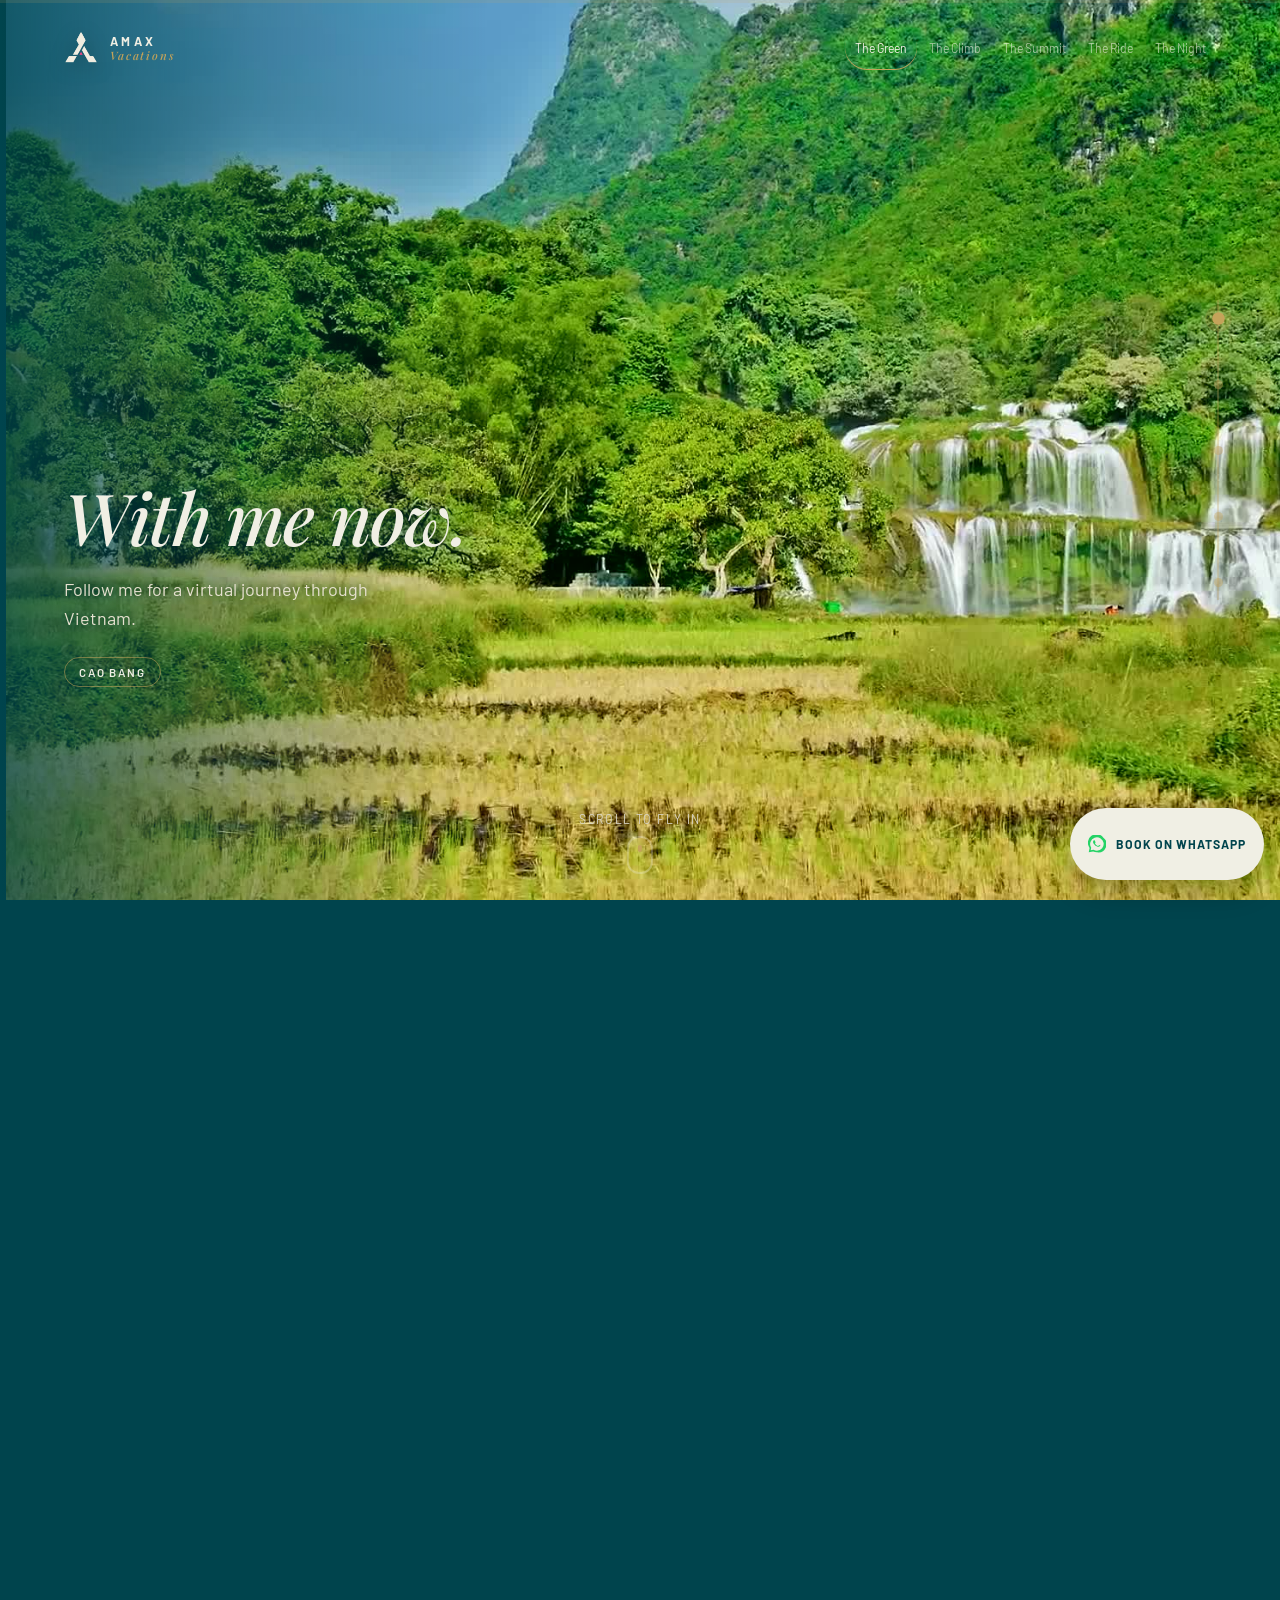
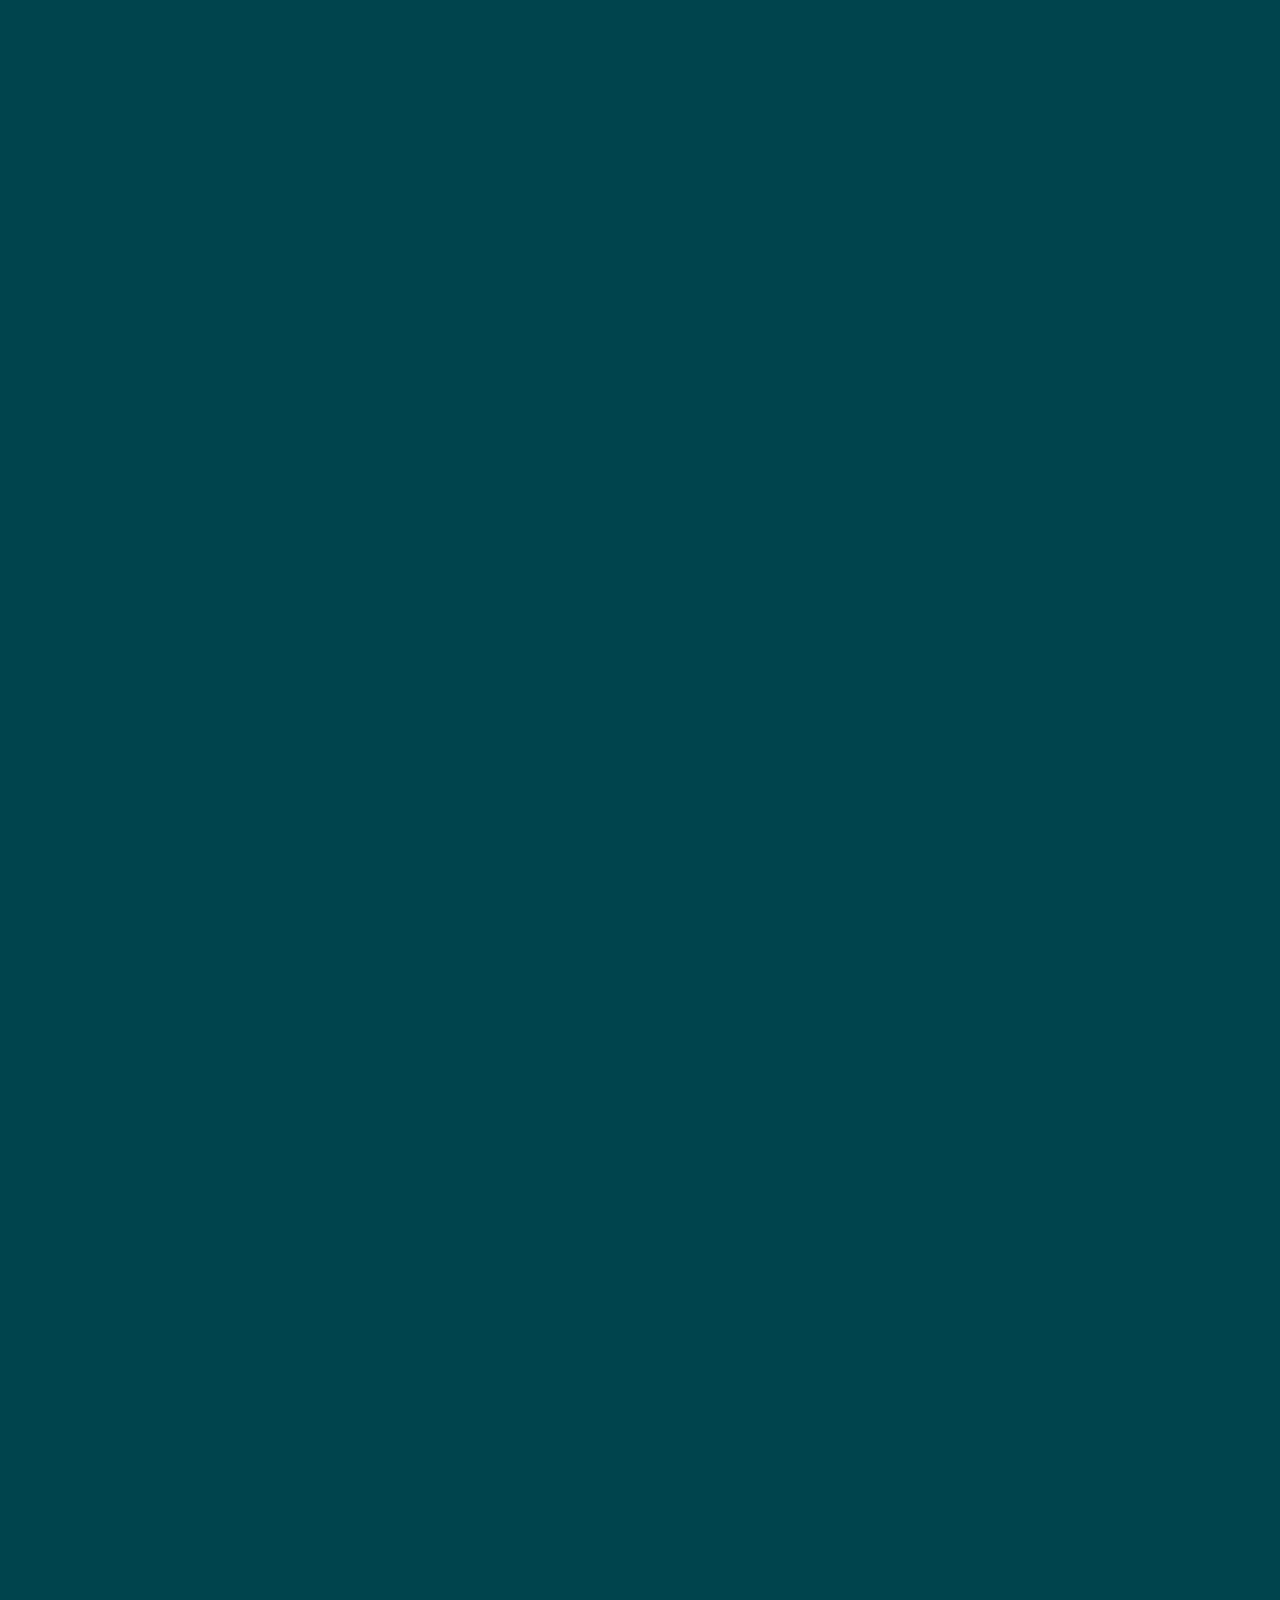
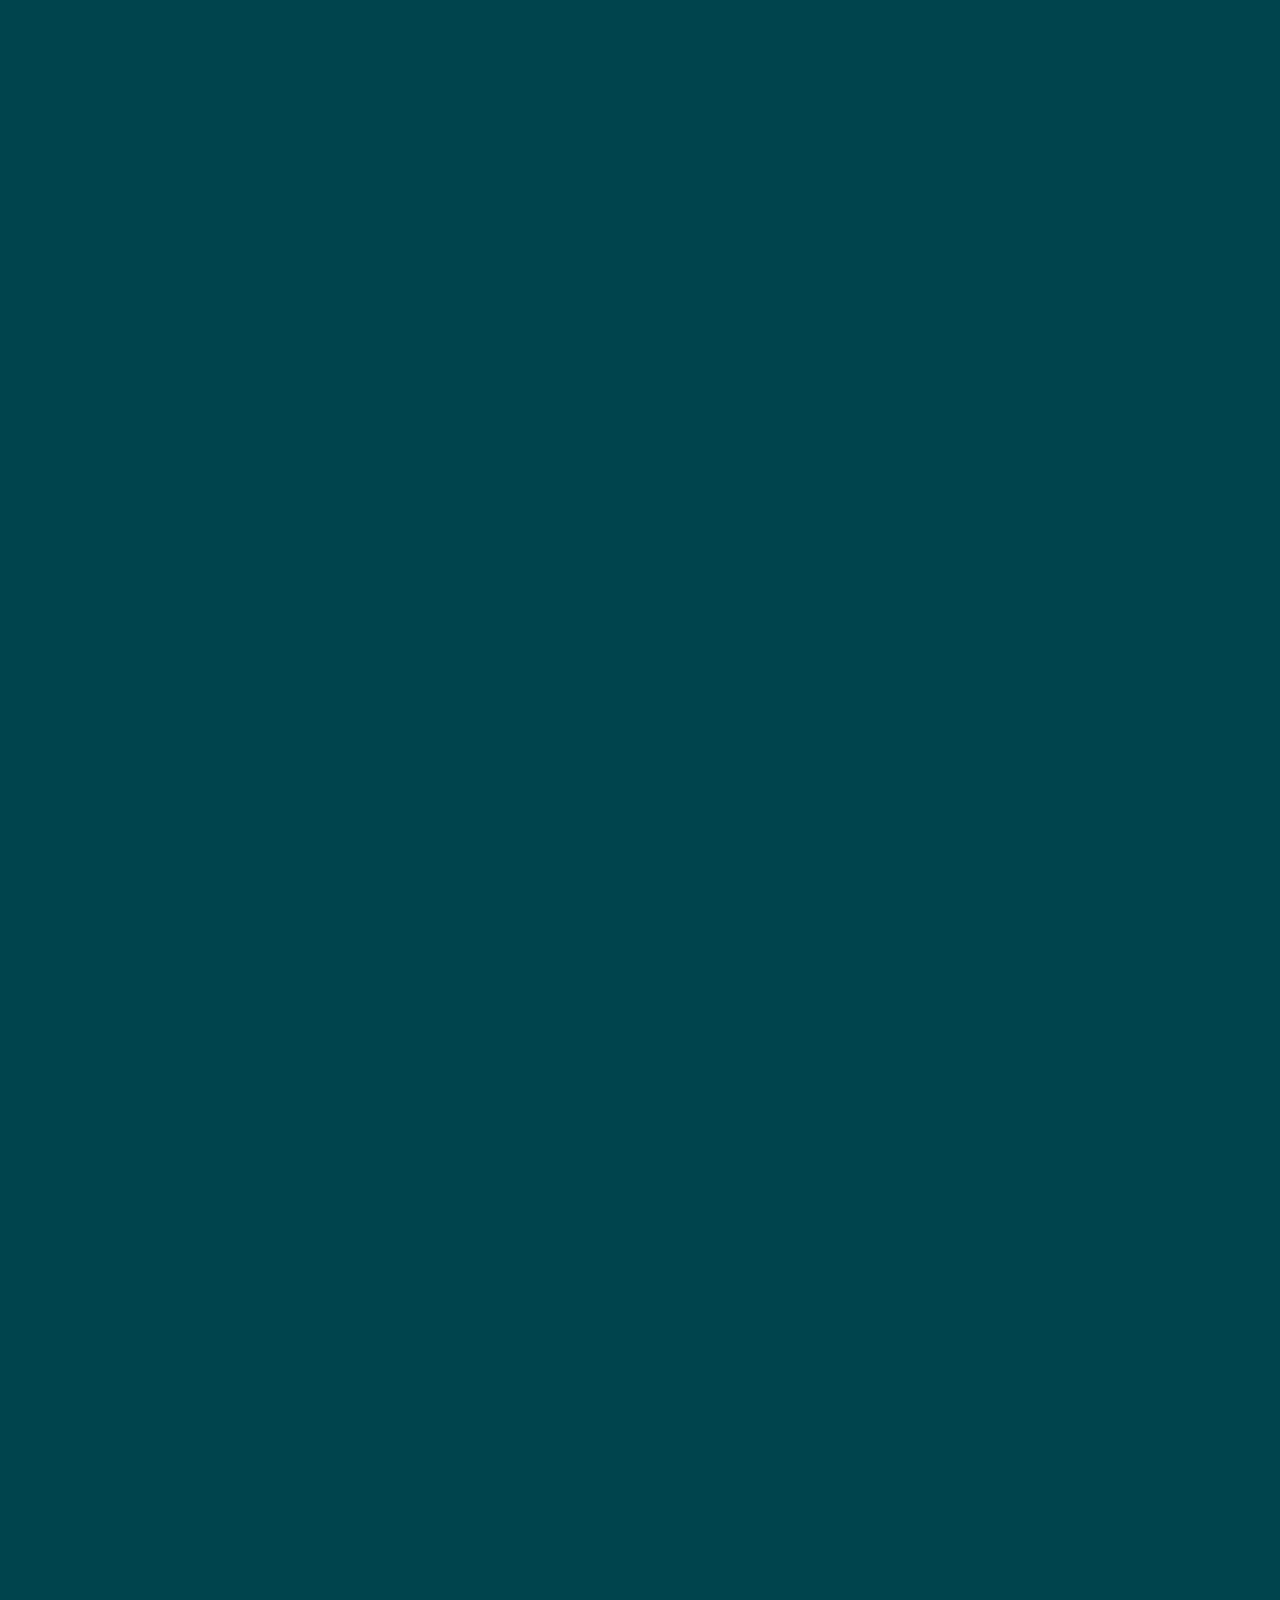
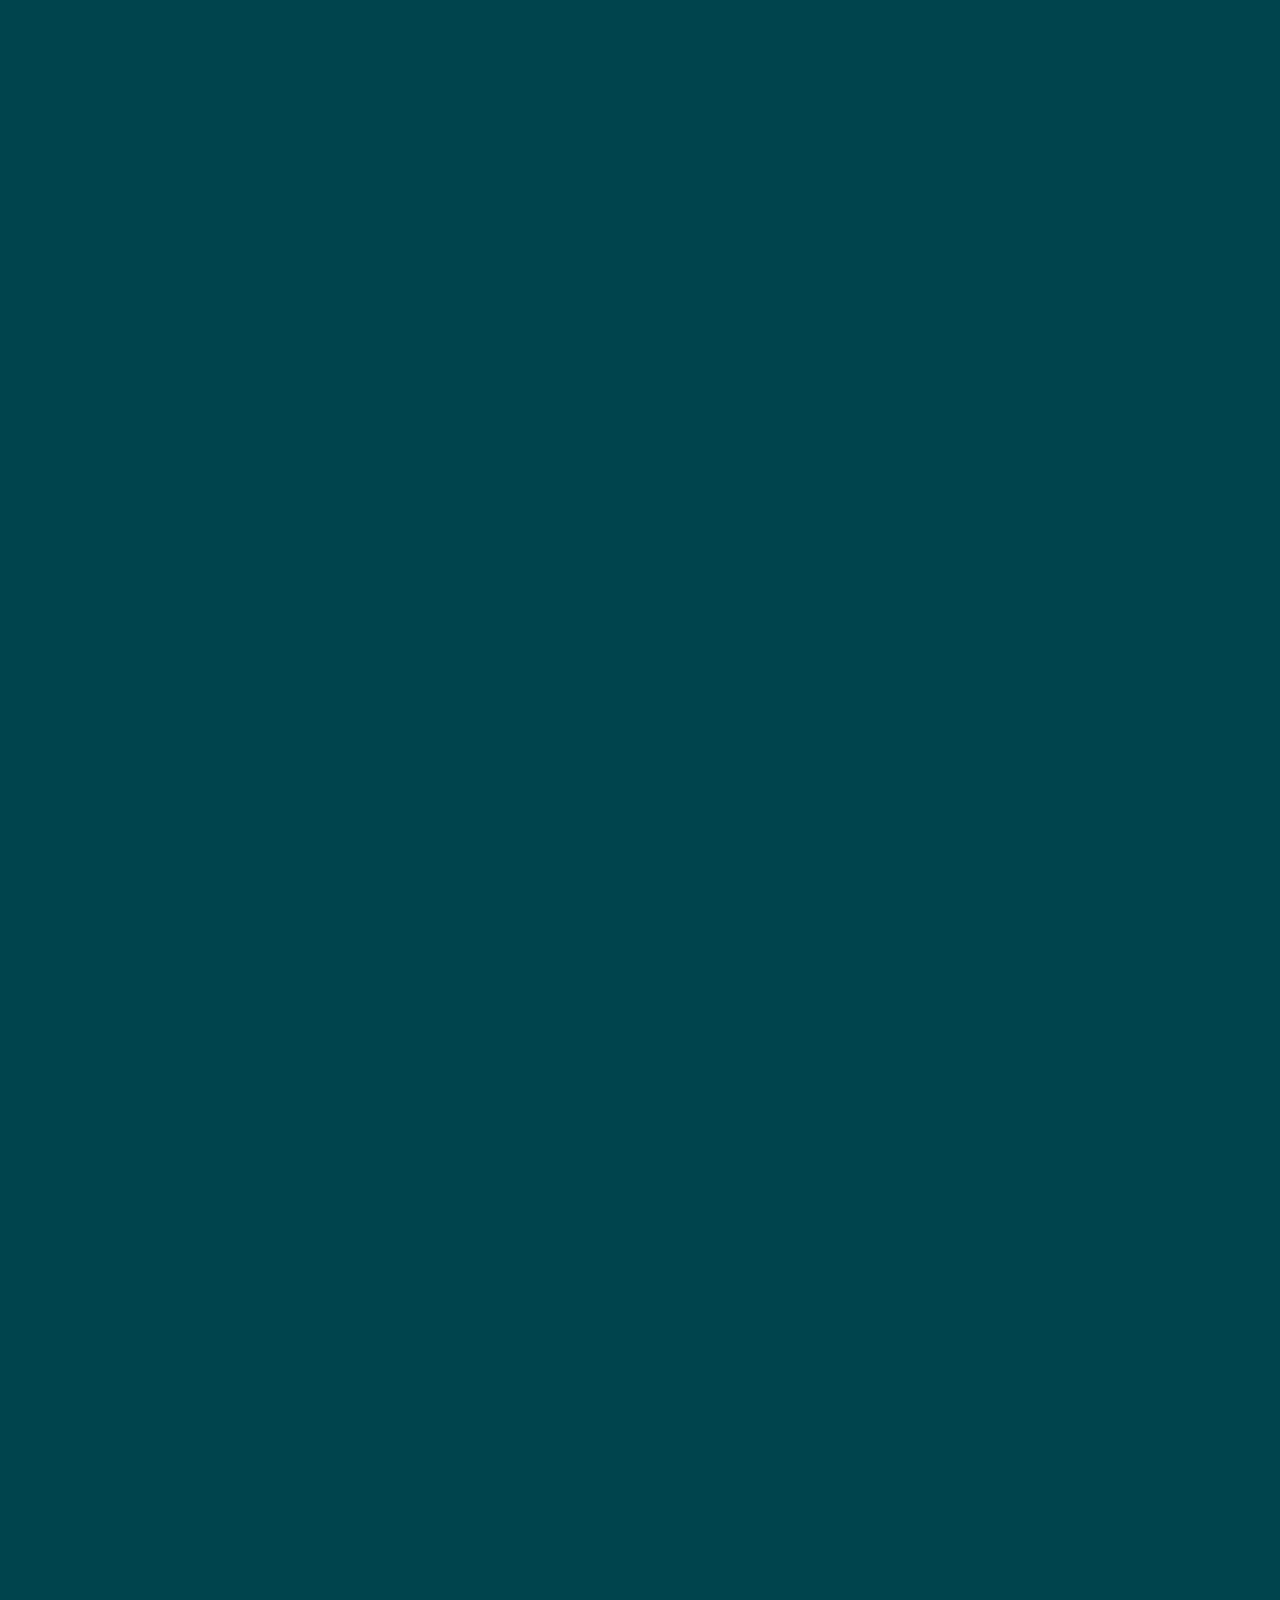
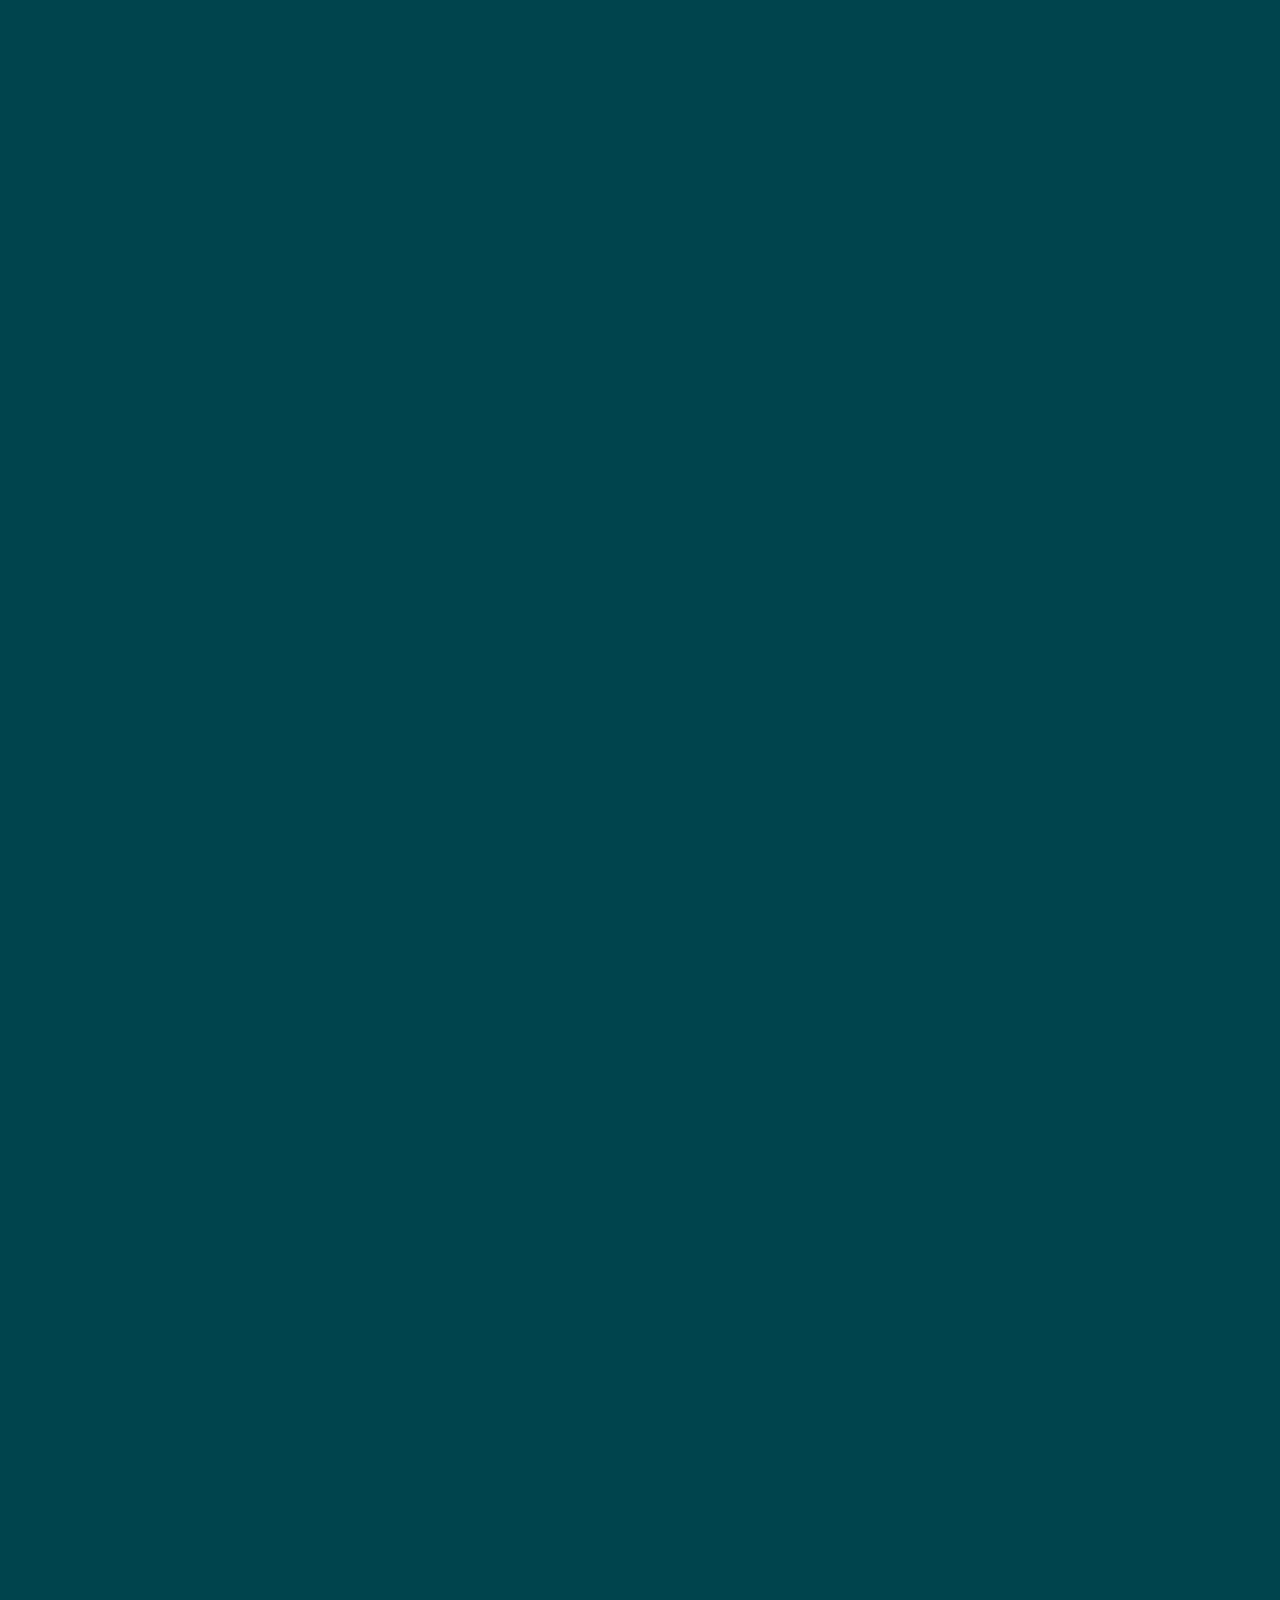
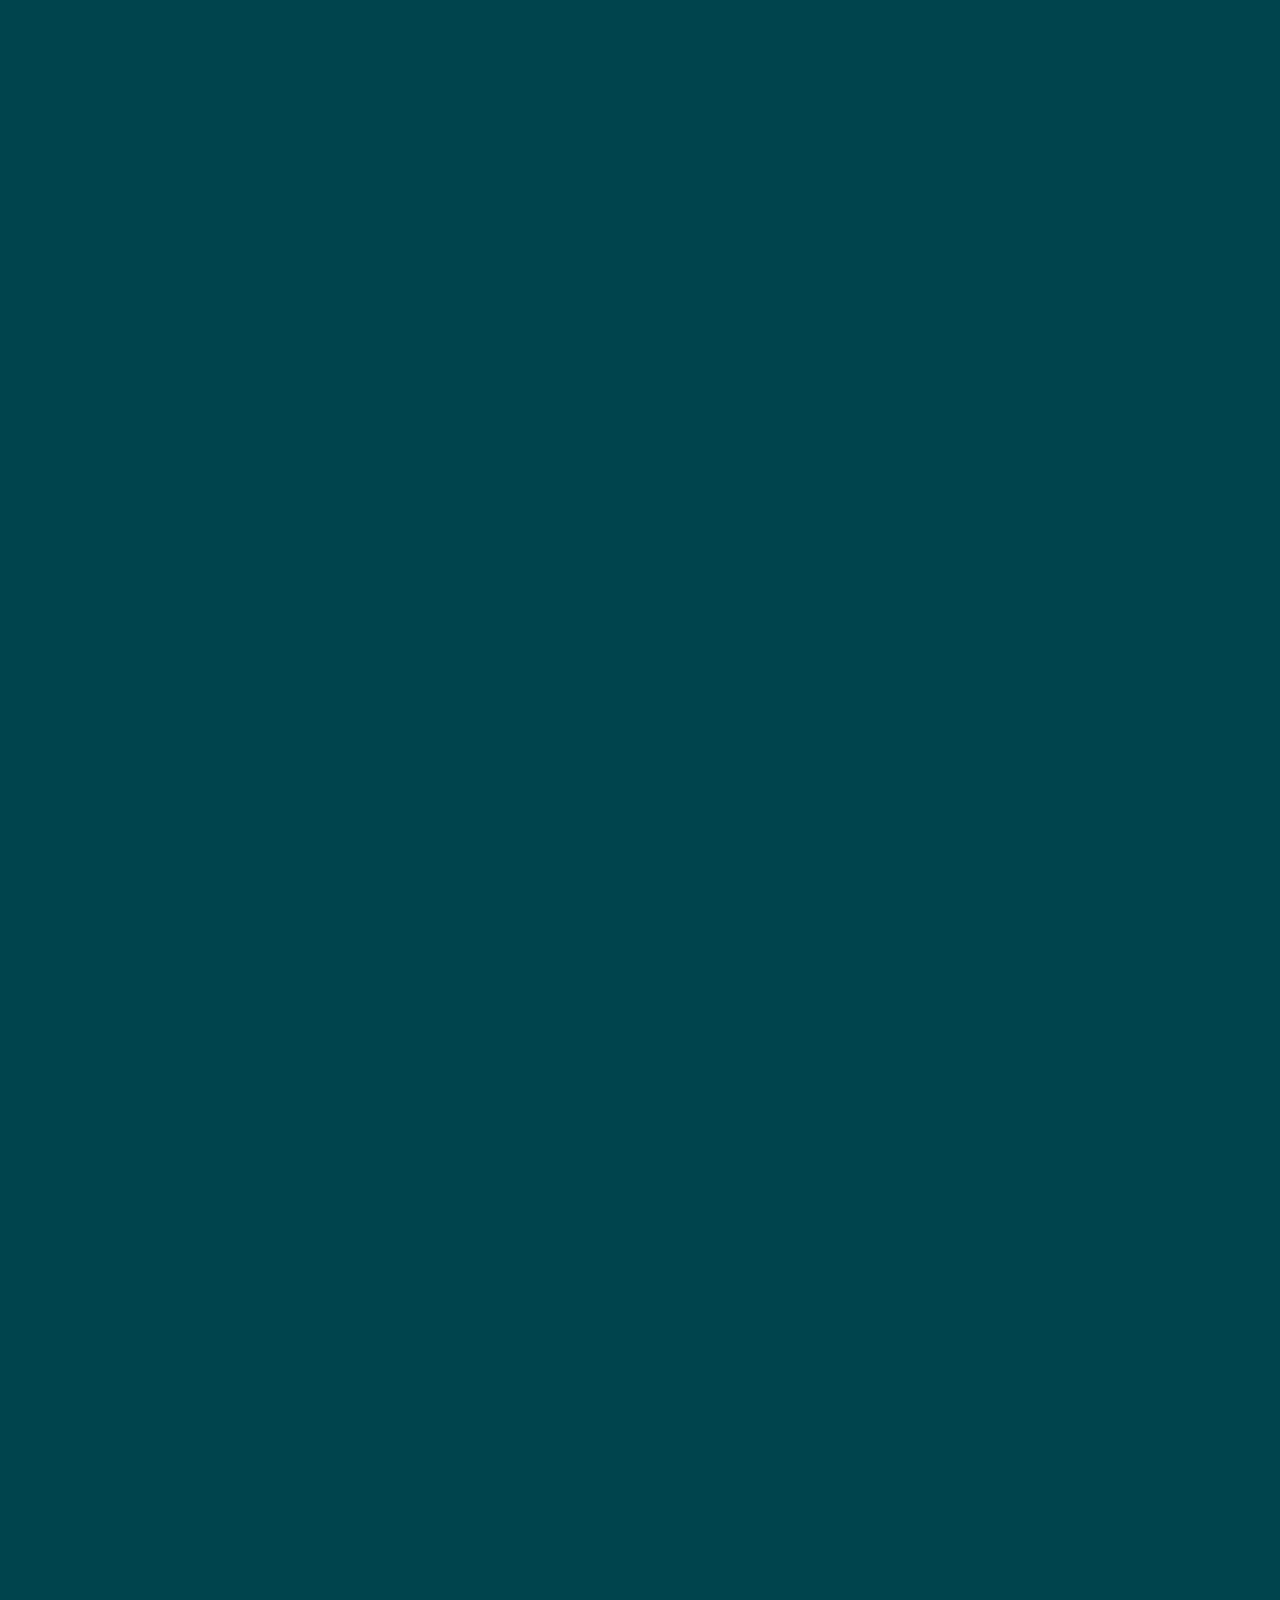
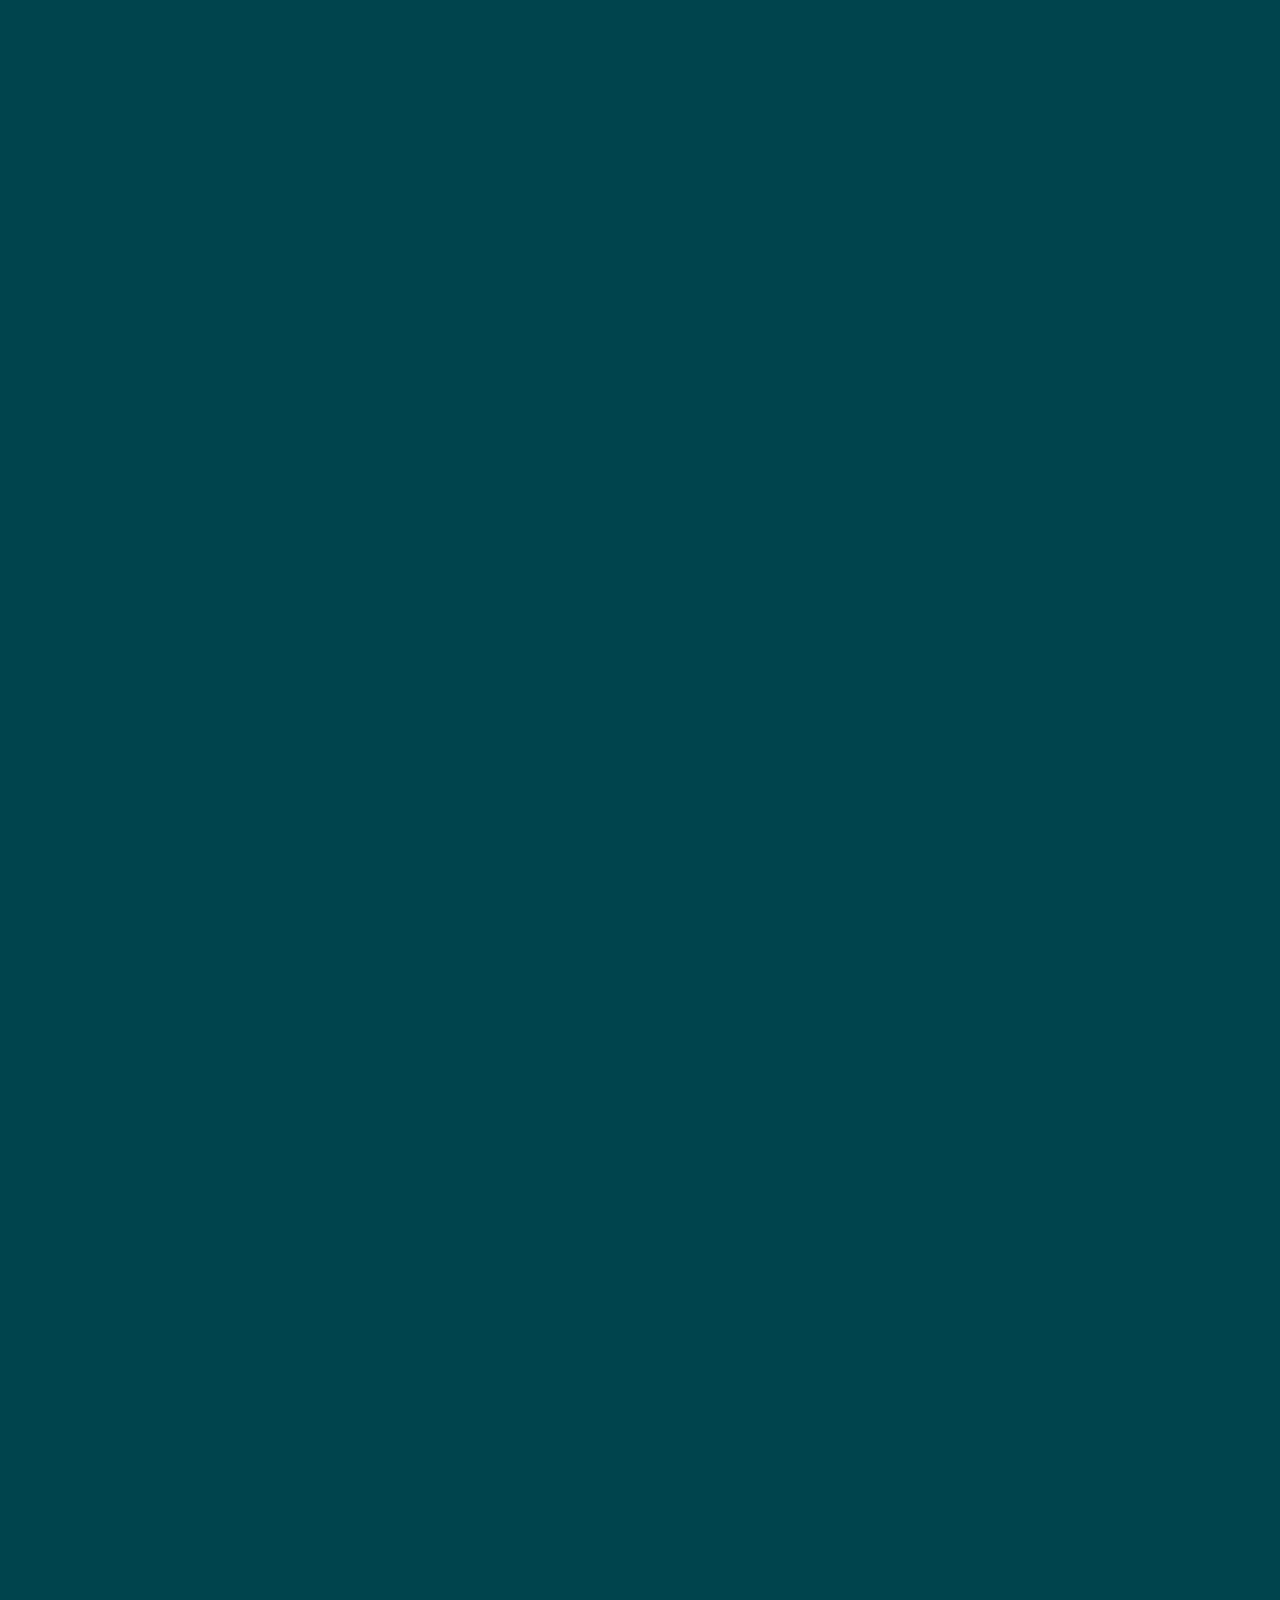
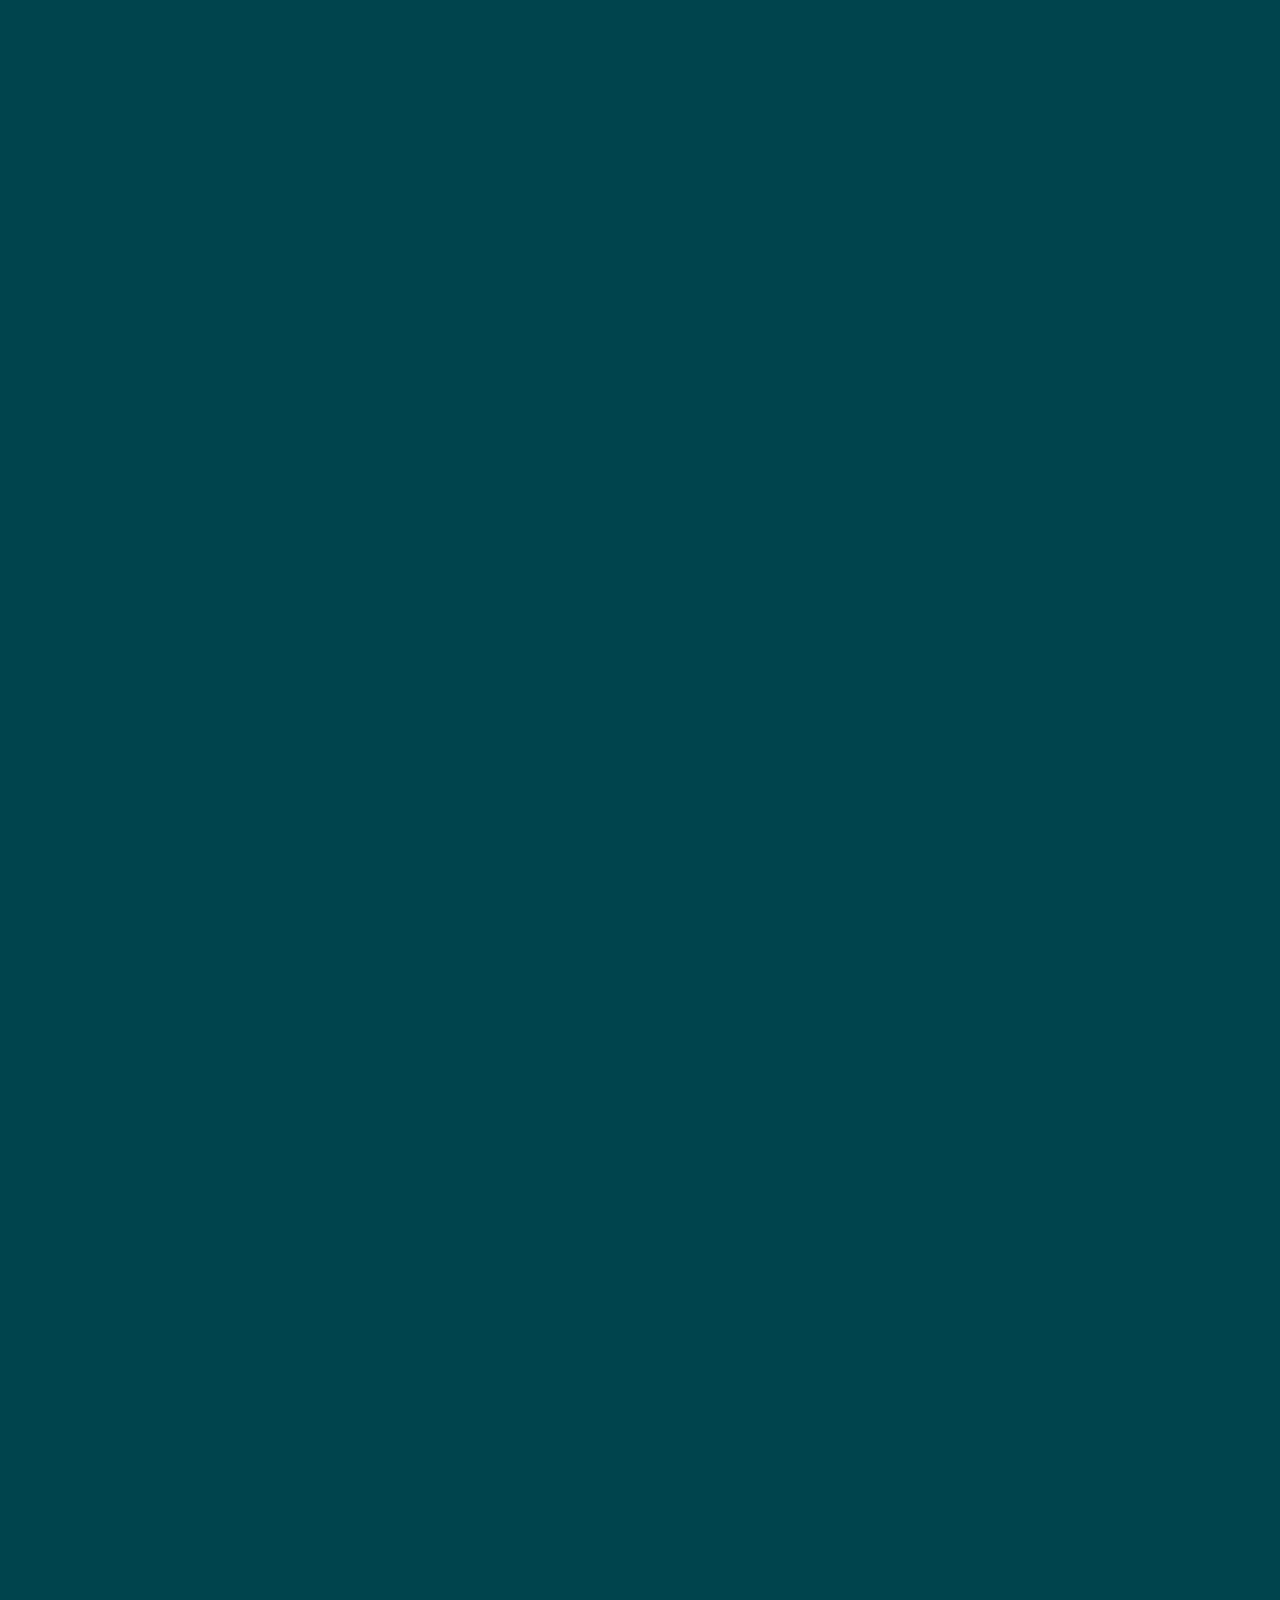
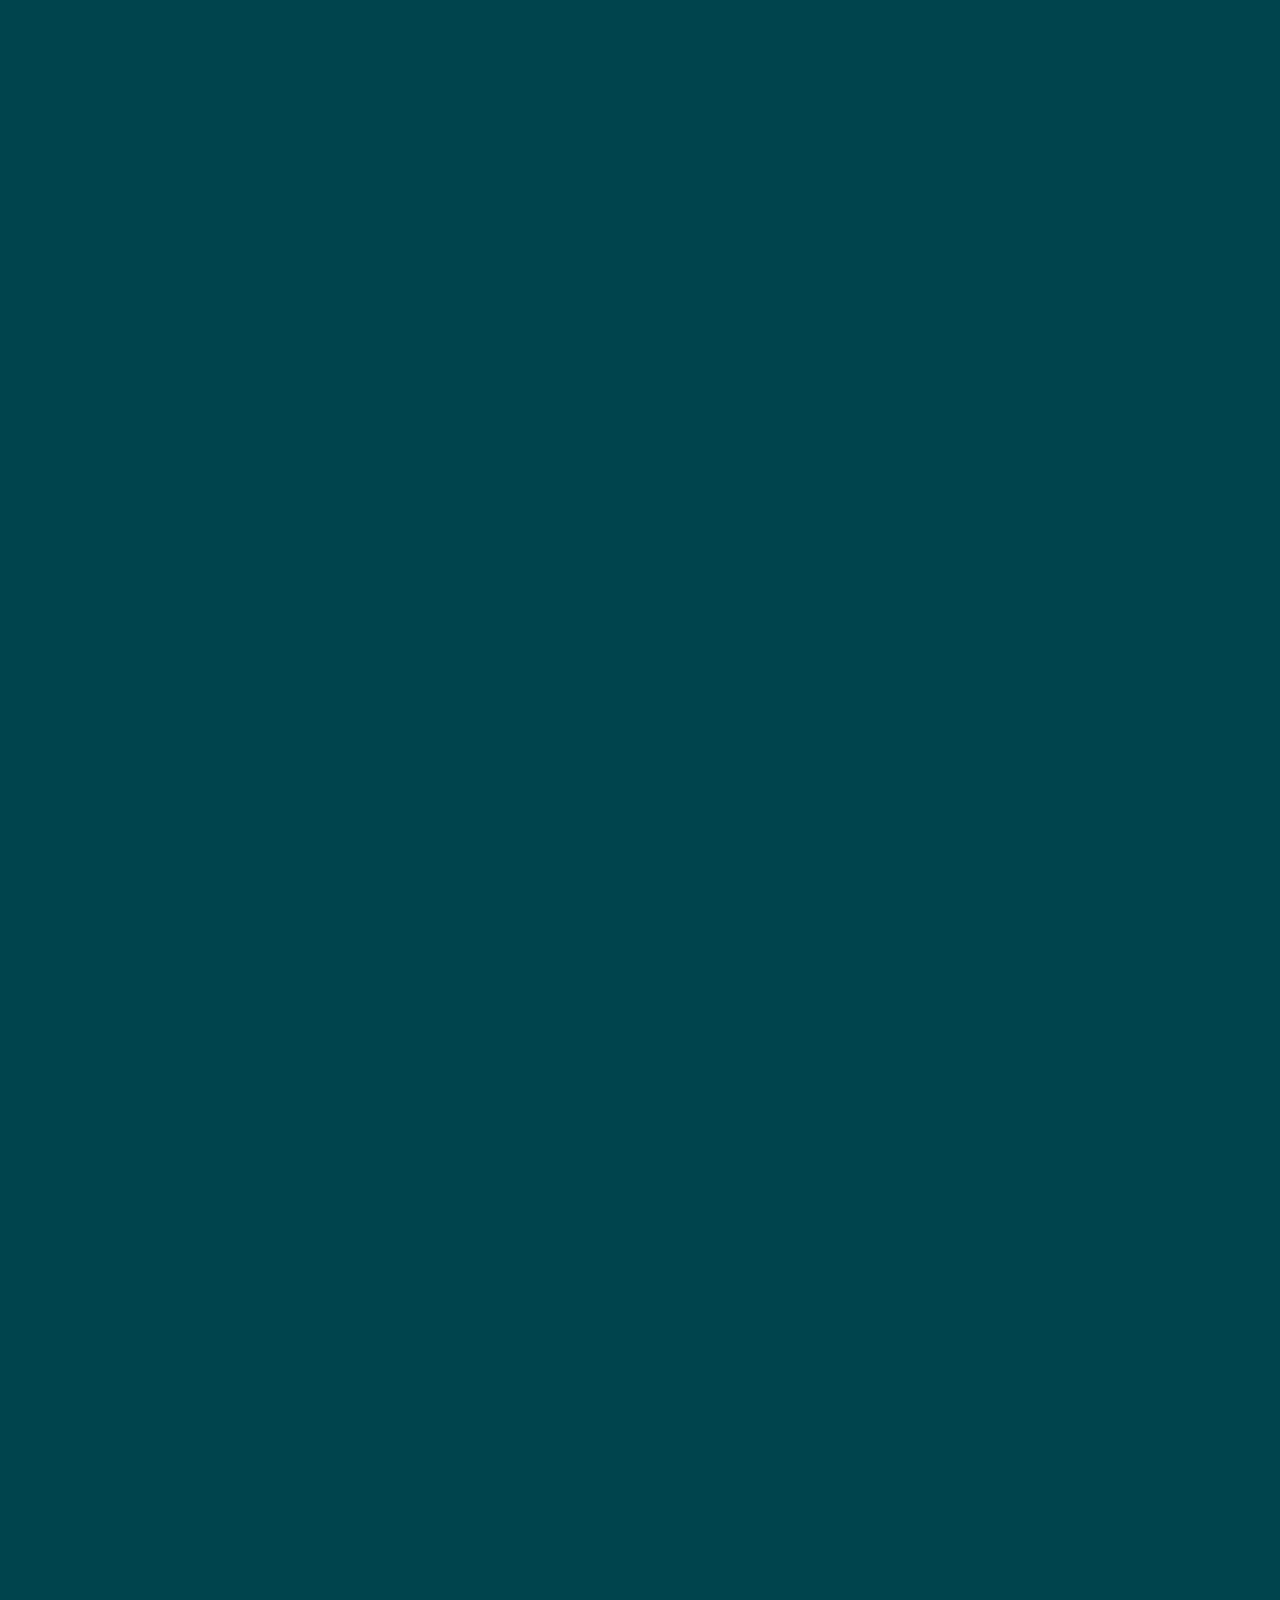
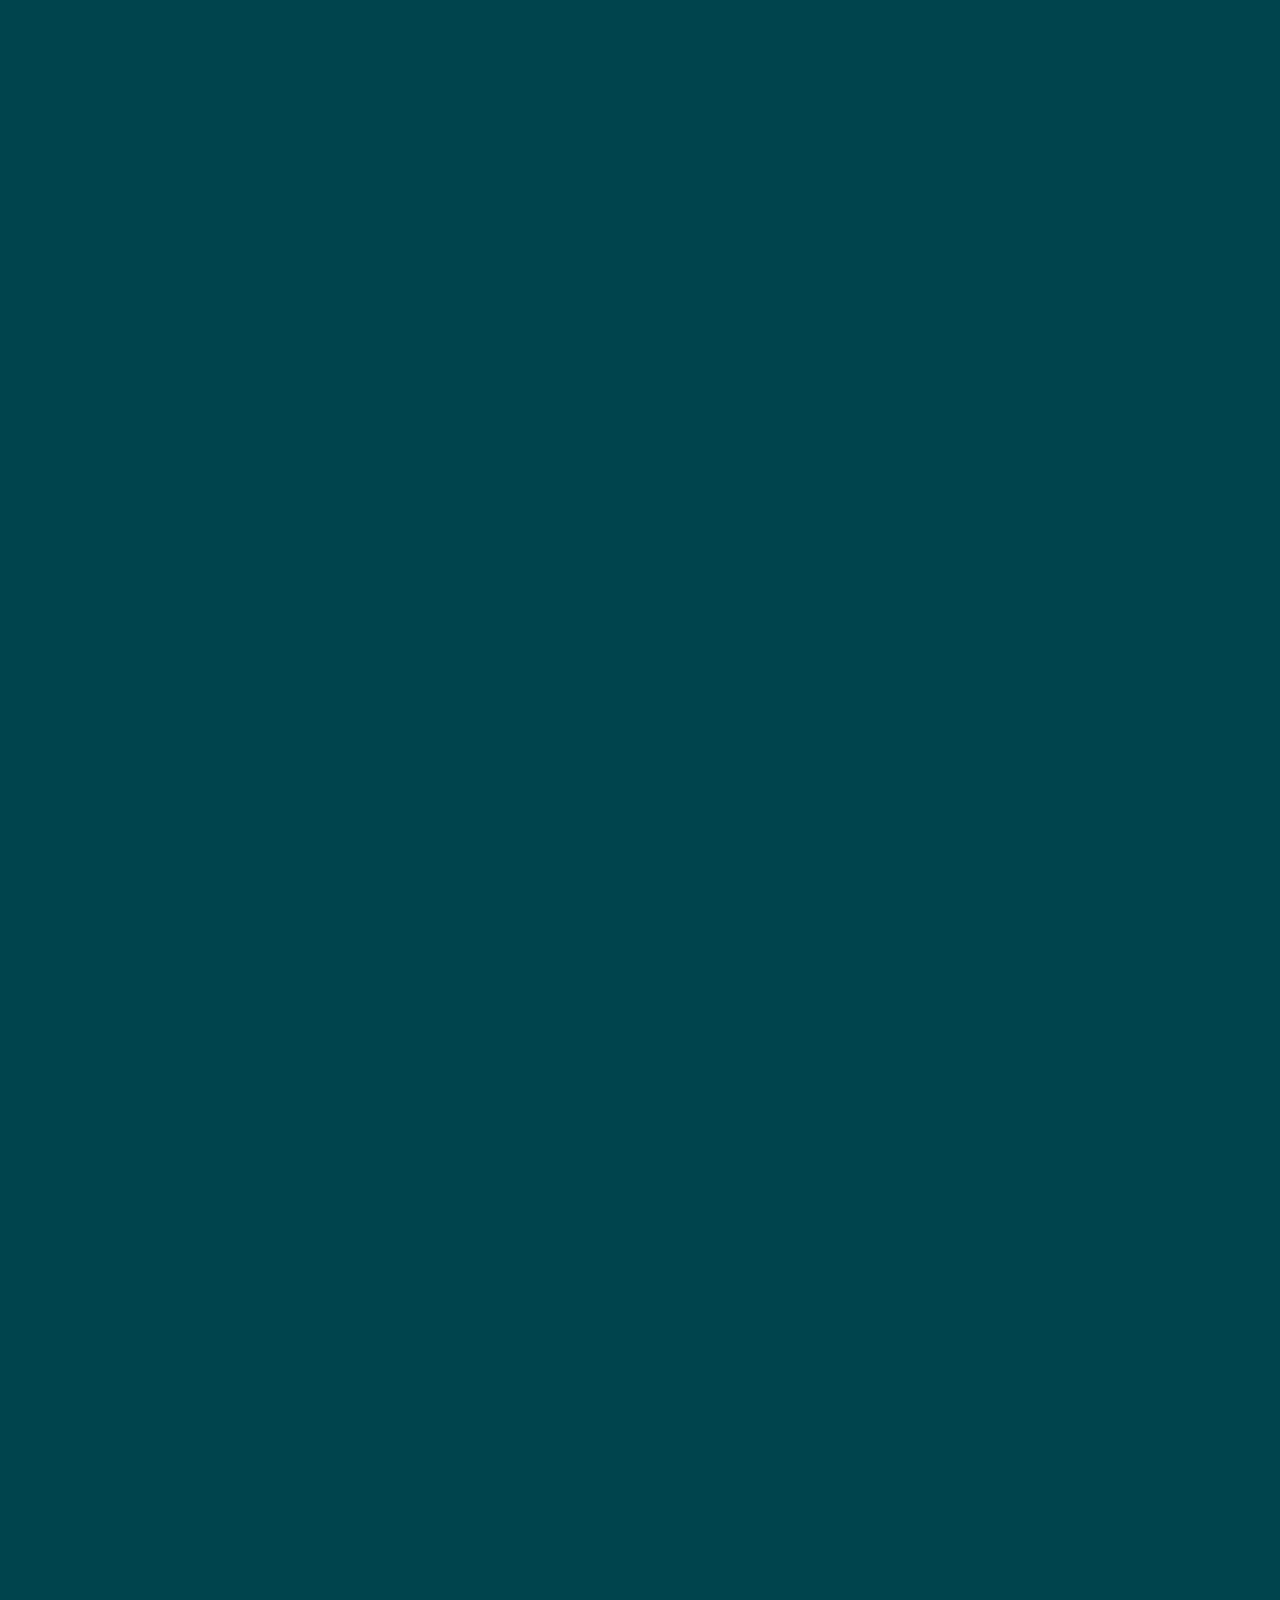
==== index.html @ ea0f5f18 "Add AMAX Vacations Vietnam 2027 static landing. Root-level index.html + clips for Replit GitHub impo" ====
<!doctype html>
<html lang="en">
<head>
  <meta charset="utf-8" />
  <meta name="viewport" content="width=device-width, initial-scale=1, viewport-fit=cover" />
  <title>AMAX Vacations — Vietnam 2027</title>
  <meta name="description" content="The first AMAX Vacations departure. Vietnam, January–February 2027. Request a cabin." />
  <meta name="theme-color" content="#00444D" />
  <meta name="color-scheme" content="dark" />
  <meta property="og:title" content="AMAX Vacations — Vietnam 2027" />
  <meta property="og:description" content="Scroll through the first departure. Ban Gioc, Con Dao, Phu Quoc, then the night. Request a cabin." />
  <meta property="og:type" content="website" />
  <meta property="og:image" content="assets/05-the-night.jpg" />
  <meta name="twitter:card" content="summary_large_image" />
  <meta name="apple-mobile-web-app-capable" content="yes" />
  <meta name="apple-mobile-web-app-status-bar-style" content="black-translucent" />
  <link rel="icon" href="assets/logo/logo-mark.png" type="image/png" />
  <link rel="apple-touch-icon" href="assets/logo/logo-mark.png" />
  <link rel="preconnect" href="https://fonts.googleapis.com" />
  <link rel="preconnect" href="https://fonts.gstatic.com" crossorigin />
  <link href="https://fonts.googleapis.com/css2?family=Barlow:wght@400;600;700&family=Playfair+Display:ital,wght@0,500;1,500;1,600&display=swap" rel="stylesheet" />
  <style>
    :root, .sw-root {
      --sw-bg: #00444D;
      --sw-ink: #F0EFE4;
      --sw-ink-soft: #D8D4C4;
      --sw-accent: #CC3366;
      --sw-gold: #C4A35A;
      --sw-font-display: "Playfair Display", Georgia, serif;
      --sw-font-body: Barlow, Helvetica, sans-serif;
      --sw-focus: #F0EFE4;
    }
    html, body { margin: 0; background: #00444D; }
    html { color-scheme: dark; scrollbar-color: #C4A35A #00353C; }
    body { touch-action: pan-y; caret-color: #C4A35A; }
    ::selection { background: #C4A35A; color: #00444D; }
    .skip {
      position: absolute; left: 16px; top: 12px; z-index: 80;
      transform: translateY(-140%);
      background: #F0EFE4; color: #00444D;
      font: 600 14px/1 Barlow, sans-serif;
      padding: 12px 16px; border-radius: 999px;
      text-decoration: none;
      min-height: 44px;
      display: inline-flex; align-items: center;
    }
    .skip:focus { transform: none; }
    .sw-brand {
      gap: 12px;
      min-height: 44px;
      padding: 0;
      background: none;
      border: 0;
      box-shadow: none;
      backdrop-filter: none;
      -webkit-backdrop-filter: none;
    }
    .sw-brand__mark { display: none !important; }
    .sw-brand__name { display: none !important; }
    .sw-logo {
      height: 34px; width: 34px;
      display: block;
      flex: 0 0 auto;
      filter: drop-shadow(0 4px 10px rgba(0,0,0,0.28));
    }
    .sw-brand__lockup {
      display: flex;
      flex-direction: column;
      justify-content: center;
      gap: 3px;
      line-height: 1;
    }
    .sw-brand__amax {
      font: 700 0.78rem/1 Barlow, Helvetica, sans-serif;
      letter-spacing: 0.28em;
      color: #F0EFE4;
      text-transform: uppercase;
    }
    .sw-brand__vac {
      font: italic 500 0.72rem/1 "Playfair Display", Georgia, serif;
      letter-spacing: 0.16em;
      color: #C4A35A;
    }
    .sw-topbar { padding-top: calc(clamp(14px, 2.4vw, 26px) + env(safe-area-inset-top)); }
    .sw-nav {
      background: transparent !important;
      border: 0 !important;
      backdrop-filter: none !important;
      -webkit-backdrop-filter: none !important;
      padding: 0 !important;
      gap: 2px !important;
    }
    .sw-nav__item {
      color: rgba(240, 239, 228, 0.62);
      background: transparent !important;
      padding: 8px 10px;
      font-size: 0.76rem !important;
    }
    .sw-nav__item:hover { color: #F0EFE4; }
    .sw-nav__item.is-active {
      color: #F0EFE4 !important;
      background: transparent !important;
      box-shadow: inset 0 -1px 0 #C4A35A;
    }
    .sw-nav__item, .sw-topcta, .sw-btn {
      min-height: 44px; min-width: 44px;
      display: inline-flex; align-items: center; justify-content: center;
      cursor: pointer;
    }
    .sw-topcta { display: none !important; }
    .sw-route__dot { min-width: 44px; min-height: 44px; width: 44px; height: 44px; }
    .sw-route__label {
      color: #F0EFE4 !important;
      background: rgba(0, 68, 77, 0.72) !important;
      border-color: rgba(196, 163, 90, 0.35) !important;
    }
    .sw-route__dot.is-active .sw-route__label { opacity: 0 !important; }
    .sw-route__dot:hover .sw-route__label,
    .sw-route__dot:focus-visible .sw-route__label { opacity: 1 !important; }
    .sw-copylayer::before {
      width: min(38vw, 540px) !important;
      background: linear-gradient(90deg, rgba(0, 68, 77, 0.78) 0%, rgba(0, 68, 77, 0.32) 52%, transparent 100%) !important;
    }
    .sw-particles { display: none !important; }
    .sw-copy__num, .sw-copy__eyebrow { display: none !important; }
    .sw-copy__title {
      text-wrap: balance;
      font-style: italic;
      font-weight: 500;
      font-size: clamp(2.6rem, 5.6vw, 4.6rem);
      line-height: 1.02;
      letter-spacing: -0.025em;
      max-width: 11ch;
    }
    .sw-copy__body {
      margin-top: 22px;
      font-size: 1.125rem;
      line-height: 1.6;
      max-width: 34ch;
      color: #E6E1D0;
    }
    .sw-copy__tags li {
      font-size: 0.72rem;
      letter-spacing: 0.16em;
      text-transform: uppercase;
      color: #F0EFE4;
      background: transparent;
      border: 1px solid rgba(196, 163, 90, 0.55);
    }
    .sw-copy:last-child .sw-btn--primary {
      background: #CC3366;
      color: #F0EFE4;
      letter-spacing: 0.08em;
      padding: 16px 28px;
      box-shadow: 0 10px 28px rgba(0, 0, 0, 0.28);
    }
    .sw-copy:last-child .sw-copy__title { max-width: 14ch; }
    .sw-copy:last-child .sw-copy__body {
      font-size: 0.92rem;
      line-height: 1.5;
      max-width: 32ch;
      letter-spacing: 0.01em;
    }
    .sw-brand:focus-visible,
    .sw-nav__item:focus-visible,
    .sw-topcta:focus-visible,
    .sw-route__dot:focus-visible,
    .sw-btn:focus-visible,
    .req input:focus-visible,
    .req textarea:focus-visible,
    .req button:focus-visible,
    .req a:focus-visible,
    .wa:focus-visible,
    .skip:focus-visible {
      outline: 3px solid var(--sw-focus);
      outline-offset: 3px;
    }
    .sw-btn--primary:hover { filter: brightness(1.08); }
    .sw-btn--primary:active { transform: scale(0.98); }
    @media (max-width: 860px) {
      .sw-brand { min-height: 44px; gap: 8px; }
      .sw-logo { height: 28px; width: 28px; }
      .sw-brand__amax { font-size: 0.68rem; letter-spacing: 0.22em; }
      .sw-brand__vac { font-size: 0.62rem; }
      .sw-copy {
        left: 18px !important;
        right: 56px !important;
        bottom: calc(96px + env(safe-area-inset-bottom)) !important;
        max-width: none !important;
      }
      .sw-copy__title {
        font-size: clamp(1.85rem, 8.6vw, 2.55rem);
        max-width: 14ch;
      }
      .sw-copy:last-child .sw-copy__title { max-width: 13ch; }
      .sw-copy__body { font-size: 1rem; margin-top: 14px; }
      .sw-copy:last-child .sw-btn--primary {
        width: 100%;
        max-width: 280px;
        min-height: 48px;
        margin-top: 4px;
      }
      .sw-copylayer::before {
        width: 100% !important;
        height: 62% !important;
        top: auto !important;
        bottom: 0 !important;
        background: linear-gradient(0deg, rgba(0, 68, 77, 0.92) 10%, rgba(0, 68, 77, 0.48) 52%, transparent 100%) !important;
      }
      .sw-hint { display: none !important; }
      .wa {
        min-height: 48px;
        padding: 12px 16px;
        font-size: 0.68rem;
        letter-spacing: 0.06em;
        bottom: calc(16px + env(safe-area-inset-bottom));
      }
      .req__row { grid-template-columns: 1fr; }
      .req h2 { font-size: 1.7rem; }
      .req__actions { flex-direction: column; align-items: stretch; }
      .req__submit, .req__wa, .req__close { width: 100%; }
    }

    .req[hidden] { display: none !important; }
    .req {
      position: fixed; inset: 0; z-index: 70;
      display: grid; place-items: end center;
    }
    .req__scrim {
      position: absolute; inset: 0;
      background: rgba(0, 12, 16, 0.62);
      border: 0; padding: 0; cursor: pointer;
    }
    .req__panel {
      position: relative;
      width: min(520px, 100%);
      max-height: min(92dvh, 720px);
      overflow: auto;
      background: #01343B;
      color: #F0EFE4;
      border-radius: 24px 24px 0 0;
      padding: 28px 24px calc(28px + env(safe-area-inset-bottom));
      box-shadow: 0 -20px 60px rgba(0,0,0,0.35);
    }
    .req h2 {
      margin: 0 0 10px;
      font: italic 500 2.15rem/1.12 "Playfair Display", Georgia, serif;
      text-wrap: balance;
      letter-spacing: -0.02em;
    }
    .req__lede { margin: 0 0 22px; color: #E6E1D0; line-height: 1.6; font-size: 1.05rem; max-width: 38ch; }
    .req label { display: block; font: 600 13px/1.2 Barlow, sans-serif; margin: 0 0 6px; }
    .req__field { margin: 0 0 14px; }
    .req__row { display: grid; grid-template-columns: 1fr 1fr; gap: 12px; }
    .req input, .req textarea {
      width: 100%; box-sizing: border-box;
      min-height: 44px;
      border: 1px solid rgba(240,239,228,0.22);
      background: rgba(0,0,0,0.22);
      color: #F0EFE4;
      border-radius: 12px;
      padding: 12px 14px;
      font: 400 16px/1.4 Barlow, sans-serif;
    }
    .req textarea { min-height: 88px; resize: vertical; }
    .req__error { color: #FFB4B4; font-size: 0.88rem; margin: 0 0 12px; min-height: 1.2em; }
    .req__actions { display: flex; flex-wrap: wrap; gap: 10px; margin-top: 8px; }
    .req__submit, .req__close {
      min-height: 44px; border-radius: 999px; cursor: pointer; font: 600 0.95rem/1 Barlow, sans-serif;
    }
    .req__submit {
      border: 0; background: #CC3366; color: #F0EFE4; padding: 12px 22px; letter-spacing: 0.08em;
    }
    .req__submit[disabled] { opacity: 0.45; cursor: not-allowed; }
    .req__close {
      border: 1.5px solid rgba(240,239,228,0.28); background: transparent; color: #F0EFE4; padding: 12px 22px;
    }
    .req__ok { margin: 8px 0 0; color: #E6E1D0; }
    .req__ok a { color: #C4A35A; }
    .wa {
      position: fixed;
      right: max(16px, env(safe-area-inset-right));
      bottom: calc(20px + env(safe-area-inset-bottom));
      z-index: 55;
      min-height: 48px;
      padding: 12px 18px;
      border-radius: 999px;
      background: #F0EFE4;
      color: #00444D;
      font: 700 0.76rem/1 Barlow, Helvetica, sans-serif;
      letter-spacing: 0.08em;
      text-transform: uppercase;
      text-decoration: none;
      display: inline-flex;
      align-items: center;
      gap: 10px;
      box-shadow: 0 10px 28px rgba(0,0,0,0.28);
    }
    .wa svg { width: 18px; height: 18px; display: block; }
    .req__wa {
      display: inline-flex; align-items: center; justify-content: center;
      min-height: 44px; border-radius: 999px;
      background: #F0EFE4; color: #00444D;
      text-decoration: none; font: 600 0.95rem/1 Barlow, sans-serif;
      padding: 12px 22px; letter-spacing: 0.06em;
    }
    @media (min-width: 720px) {
      .req { place-items: center; }
      .req__panel { border-radius: 20px; padding: 32px; }
    }
  </style>
</head>
<body>
  <a class="skip" href="#request">Skip to cabin request</a>
  <a class="wa" id="wa-fab" href="https://wa.me/14377702030?text=Hi%20Maaz%20%E2%80%94%20I%20want%20to%20book%20a%20Vietnam%202027%20cabin." target="_blank" rel="noopener noreferrer">
    <svg viewBox="0 0 24 24" aria-hidden="true"><path fill="#25D366" d="M20.5 3.5A11 11 0 0 0 2.1 17.2L1 23l5.9-1.1A11 11 0 0 0 12 23a11 11 0 0 0 8.5-19.5zM12 21a9 9 0 0 1-4.6-1.3l-.3-.2-3.5.7.7-3.4-.2-.3A9 9 0 1 1 12 21zm5-6.7c-.3-.1-1.6-.8-1.9-.9s-.4-.1-.6.1-.7.9-.8 1-.3.2-.6.1a7.4 7.4 0 0 1-2.2-1.4 8.2 8.2 0 0 1-1.5-1.9c-.2-.3 0-.4.1-.6l.4-.5.1-.3c0-.1 0-.3 0-.4s-.6-1.5-.8-2-.4-.5-.6-.5h-.5c-.2 0-.4.1-.6.3s-.8.8-.8 1.9.8 2.2.9 2.3 1.6 2.5 3.9 3.5c.5.2 1 .4 1.3.5.6.2 1.1.2 1.5.1.5-.1 1.6-.6 1.8-1.3s.2-1.1.2-1.2-.2-.2-.4-.3z"/></svg>
    Book on WhatsApp
  </a>
  <div id="top"></div>
  <main id="world"></main>

  <div class="req" id="request" hidden>
    <button class="req__scrim" type="button" aria-label="Close request form"></button>
    <div class="req__panel" role="dialog" aria-modal="true" aria-labelledby="req-title">
      <h2 id="req-title">Request the first cabin</h2>
      <p class="req__lede">Vietnam, January–February 2027. Ban Gioc, Con Dao, Phu Quoc. Ask Maaz about the premium discounted package before it sells out.</p>
      <form id="req-form" novalidate>
        <div class="req__field">
          <label for="req-name">Name</label>
          <input id="req-name" name="name" autocomplete="name" required />
        </div>
        <div class="req__field">
          <label for="req-email">Email</label>
          <input id="req-email" name="email" type="email" autocomplete="email" inputmode="email" required />
        </div>
        <div class="req__row">
          <div class="req__field">
            <label for="req-party">Travelers</label>
            <input id="req-party" name="party" type="number" min="1" max="40" value="2" inputmode="numeric" />
          </div>
          <div class="req__field">
            <label for="req-dates">Preferred dates</label>
            <input id="req-dates" name="dates" autocomplete="off" placeholder="Jan 2027" />
          </div>
        </div>
        <div class="req__field">
          <label for="req-note">Anything we should know</label>
          <textarea id="req-note" name="note" rows="3"></textarea>
        </div>
        <p class="req__error" id="req-error" role="alert"></p>
        <div class="req__actions">
          <button class="req__submit" type="submit">Send request</button>
          <a class="req__wa" id="req-wa" href="https://wa.me/14377702030?text=Hi%20Maaz%20%E2%80%94%20I%20want%20to%20book%20a%20Vietnam%202027%20cabin." target="_blank" rel="noopener noreferrer">WhatsApp</a>
          <button class="req__close" type="button">Cancel</button>
        </div>
        <p class="req__ok" id="req-ok" hidden>If your mail app did not open, write <a href="mailto:info@amaxtravel.ca">info@amaxtravel.ca</a>.</p>
      </form>
    </div>
  </div>

  <script src="scrub-engine.js"></script>
  <script>
    const WA_HREF = 'https://wa.me/14377702030?text=' + encodeURIComponent(
      'Hi Maaz — I\'m interested in the Vietnam 2027 premium discounted package before it sells out.\n\n' +
      'Inquiry Form:\n' +
      '1. We are XX number of travelers — X Adult, X Child\n' +
      '2. My preferred travel dates are Jan/Feb XX\n' +
      '3. Ban Gioc, Con Dao, Phu Quoc, or the full route?\n' +
      '4. You should also know?\n'
    );
    function bindWhatsApp(el) {
      if (!el) return;
      el.href = WA_HREF;
      el.target = '_blank';
      el.rel = 'noopener noreferrer';
    }
    bindWhatsApp(document.getElementById('wa-fab'));
    bindWhatsApp(document.getElementById('req-wa'));

    function syncWaFab() {
      const fab = document.getElementById('wa-fab');
      if (!fab) return;
      const last = document.querySelector('.sw-copy:last-child');
      const onLast = last && parseFloat(getComputedStyle(last).opacity || '0') > 0.4;
      const sheetOpen = document.getElementById('request') && !document.getElementById('request').hidden;
      fab.style.visibility = (onLast || sheetOpen) ? 'hidden' : 'visible';
    }
    window.addEventListener('scroll', () => { requestAnimationFrame(syncWaFab); }, { passive: true });
    setInterval(syncWaFab, 400);

    mountScrollWorld(document.getElementById('world'), {
      brand: { name: 'AMAX VACATIONS', href: '#top' },
      hint: 'scroll to fly in',
      diveScroll: 2.1,
      connScroll: 0.8,
      crossfade: 0.26,
      atmosphere: false,
      nav: true,
      sections: [
        {
          id: 'land',
          label: 'The Green',
          still: 'assets/01-the-land.jpg?v=fly',
          clip: 'assets/vid/01-the-land.mp4?v=fly',
          accent: '#C4A35A',
          scroll: 2.6,
          linger: 0,
          title: 'With me now.',
          body: 'Follow me for a virtual journey through Vietnam.',
          tags: ['Cao Bang'],
        },
        {
          id: 'climb',
          label: 'The Climb',
          still: 'assets/02-the-coast.jpg?v=ridge',
          clip: 'assets/vid/02-the-coast.mp4?v=ridge',
          accent: '#C4A35A',
          scroll: 2.6,
          linger: 0,
          title: 'Up the mountain.',
          body: 'Con Dao ridge. Keep scrolling. Keep climbing.',
          tags: ['Con Dao'],
        },
        {
          id: 'summit',
          label: 'The Summit',
          still: 'assets/06-the-summit.jpg?v=fly',
          clip: 'assets/vid/06-the-summit.mp4?v=fly',
          accent: '#C4A35A',
          scroll: 2.4,
          linger: 0.28,
          title: 'Reach the top.',
          body: 'Sapa. You arrive. The country opens.',
          tags: ['Sapa'],
        },
        {
          id: 'house',
          label: 'The Ride',
          still: 'assets/03-the-house.jpg?v=red',
          clip: 'assets/vid/03-the-house.mp4?v=red',
          accent: '#C4A35A',
          scroll: 6.8,
          linger: 0,
          title: 'Brace yourself for the ride.',
          body: 'A drone POV through Phu Quoc.',
          tags: ['Phu Quoc'],
        },
        {
          id: 'invite',
          label: 'The Night',
          still: 'assets/05-the-night.jpg?v=clouds3',
          clip: 'assets/vid/05-the-night.mp4?v=clouds3',
          accent: '#C4A35A',
          scroll: 5.2,
          linger: 0.38,
          title: 'Enjoy the breathtaking views.',
          body: 'Act now — before we sell out of this premium discounted package.',
          tags: ['Jan–Feb 2027'],
          cta: {
            primary: { label: 'BOOK ON WHATSAPP', href: WA_HREF }
          }
        },
      ],
      connectors: [],
    });

    document.querySelectorAll('a[href^="https://wa.me/"]').forEach(bindWhatsApp);

    const brand = document.querySelector('.sw-brand');
    if (brand) {
      brand.setAttribute('aria-label', 'AMAX Vacations');
      brand.replaceChildren();
      const img = document.createElement('img');
      img.className = 'sw-logo';
      img.src = 'assets/logo/logo-mark.png?v=lux1';
      img.alt = '';
      img.width = 34;
      img.height = 34;
      const lockup = document.createElement('span');
      lockup.className = 'sw-brand__lockup';
      lockup.setAttribute('aria-hidden', 'true');
      lockup.innerHTML = '<span class="sw-brand__amax">AMAX</span><span class="sw-brand__vac">Vacations</span>';
      brand.append(img, lockup);
    }

    document.querySelectorAll('.sw-copy__tags li').forEach((li) => {
      if (/^\d{1,2}:\d{2}$/.test((li.textContent || '').trim())) li.remove();
    });
    const hint = document.querySelector('.sw-hint span');
    if (hint && window.matchMedia('(hover: none) and (pointer: coarse)').matches) {
      hint.textContent = 'swipe to fly in';
    }

    const sheet = document.getElementById('request');
    const form = document.getElementById('req-form');
    const err = document.getElementById('req-error');
    const ok = document.getElementById('req-ok');
    const firstField = document.getElementById('req-name');
    const closers = sheet.querySelectorAll('.req__close, .req__scrim');
    let lastFocus = null;

    function focusables() {
      return [...sheet.querySelectorAll('a[href], button, input, textarea, select')].filter((el) => !el.disabled && !el.hidden);
    }
    function openRequest() {
      lastFocus = document.activeElement;
      sheet.hidden = false;
      document.body.style.overflow = 'hidden';
      const world = document.getElementById('world');
      if (world) world.setAttribute('aria-hidden', 'true');
      firstField.focus();
    }
    function closeRequest() {
      sheet.hidden = true;
      document.body.style.overflow = '';
      const world = document.getElementById('world');
      if (world) world.removeAttribute('aria-hidden');
      if (lastFocus && lastFocus.focus) lastFocus.focus();
    }
    function isRequestHash() {
      return (location.hash || '') === '#request';
    }

    document.addEventListener('click', (e) => {
      const a = e.target.closest('a[href="#request"]');
      if (!a) return;
      e.preventDefault();
      history.replaceState(null, '', '#request');
      openRequest();
    });
    closers.forEach((el) => el.addEventListener('click', () => {
      if (isRequestHash()) history.replaceState(null, '', '#top');
      closeRequest();
    }));
    document.addEventListener('keydown', (e) => {
      if (sheet.hidden) return;
      if (e.key === 'Escape') {
        if (isRequestHash()) history.replaceState(null, '', '#top');
        closeRequest();
        return;
      }
      if (e.key !== 'Tab') return;
      const list = focusables();
      if (!list.length) return;
      const first = list[0];
      const last = list[list.length - 1];
      if (e.shiftKey && document.activeElement === first) { e.preventDefault(); last.focus(); }
      else if (!e.shiftKey && document.activeElement === last) { e.preventDefault(); first.focus(); }
    });
    window.addEventListener('hashchange', () => {
      if (isRequestHash()) openRequest();
      else if (!sheet.hidden) closeRequest();
    });
    if (isRequestHash()) openRequest();

    form.addEventListener('submit', (e) => {
      e.preventDefault();
      err.textContent = '';
      ok.hidden = true;
      const name = document.getElementById('req-name').value.trim();
      const email = document.getElementById('req-email').value.trim();
      const party = document.getElementById('req-party').value.trim() || '2';
      const dates = document.getElementById('req-dates').value.trim() || 'January–February 2027';
      const note = document.getElementById('req-note').value.trim();
      if (!name) { err.textContent = 'Add your name so we know who to write back.'; firstField.focus(); return; }
      if (!email || !/^[^\s@]+@[^\s@]+\.[^\s@]+$/.test(email)) {
        err.textContent = 'Add a working email so we can confirm the cabin.';
        document.getElementById('req-email').focus();
        return;
      }
      const body = [
        'Vietnam 2027 cabin request',
        'Name: ' + name,
        'Email: ' + email,
        'Travelers: ' + party,
        'Dates: ' + dates,
        note ? 'Note: ' + note : ''
      ].filter(Boolean).join('\n');
      const href = 'mailto:info@amaxtravel.ca?subject=' +
        encodeURIComponent('Vietnam 2027 cabin request — ' + name) +
        '&body=' + encodeURIComponent(body);
      const btn = form.querySelector('.req__submit');
      btn.disabled = true;
      window.location.href = href;
      ok.hidden = false;
      setTimeout(() => { btn.disabled = false; }, 1200);
    });
  </script>
</body>
</html>
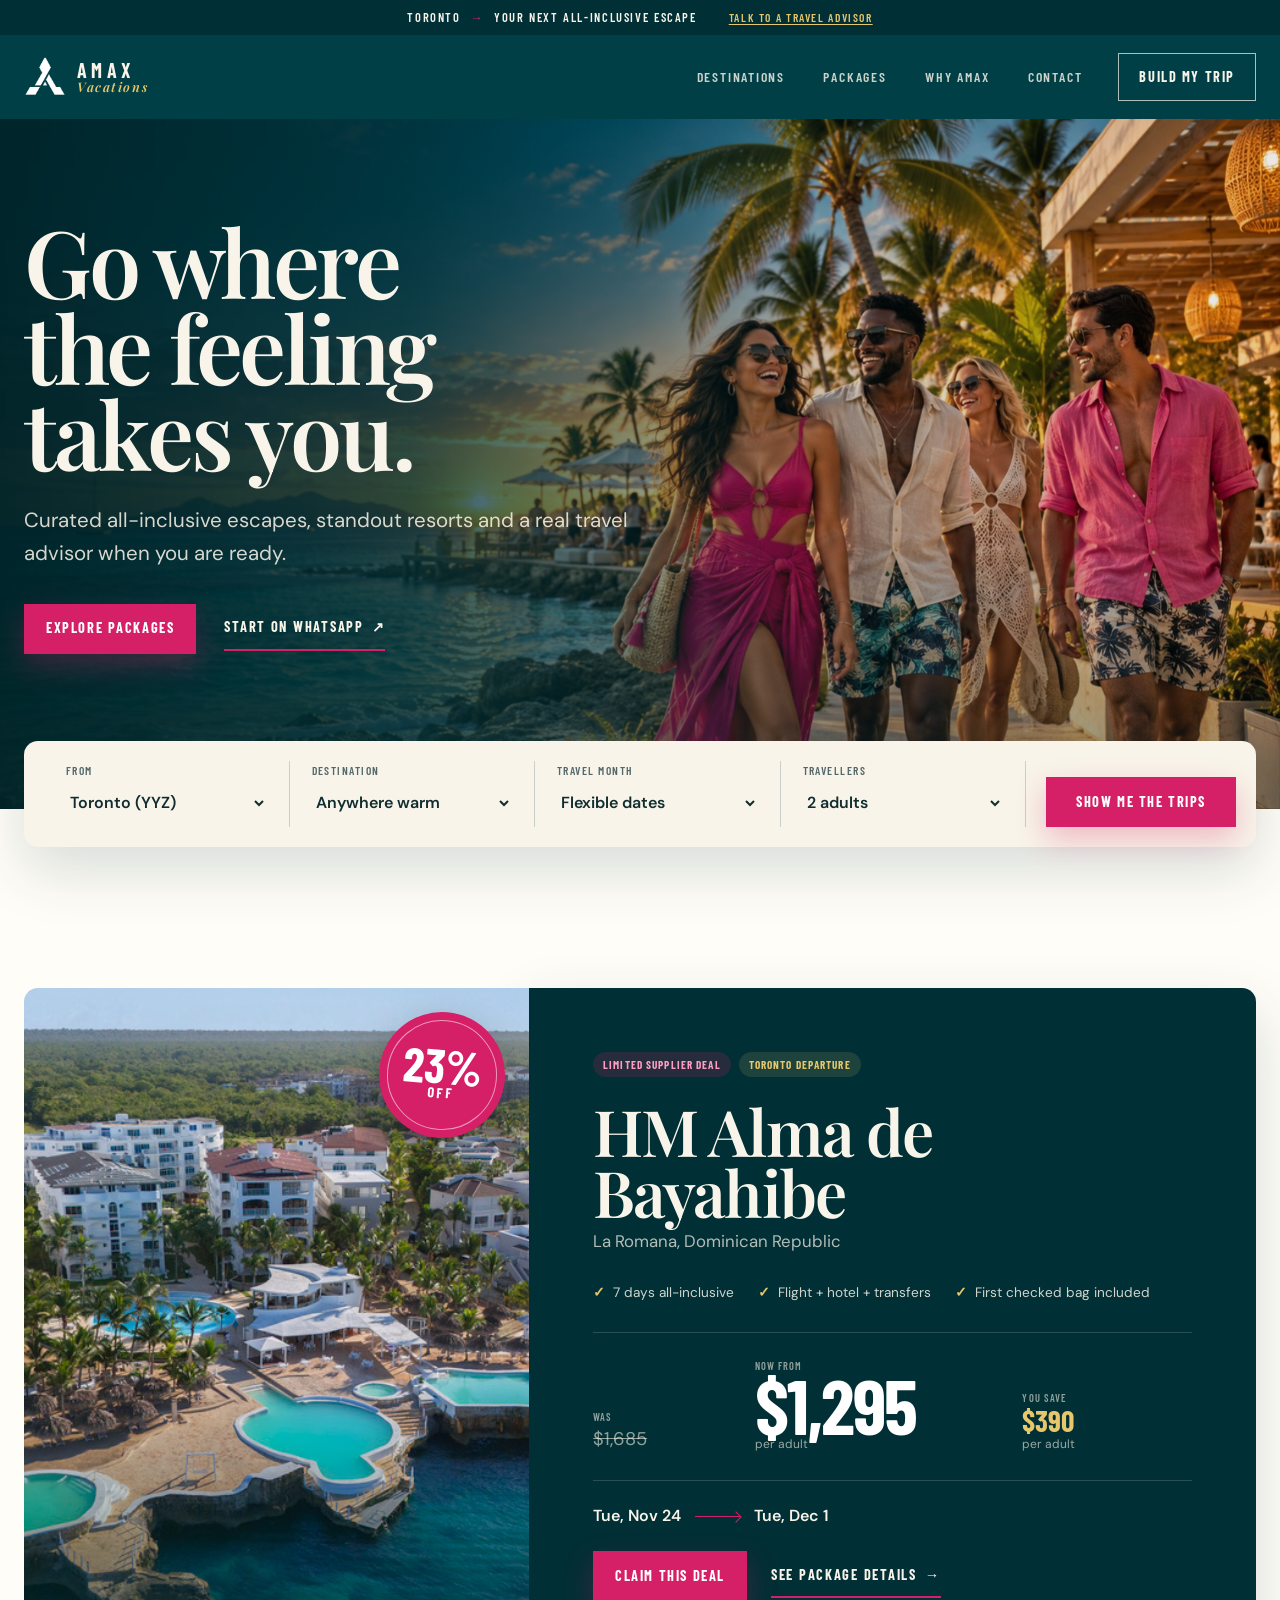
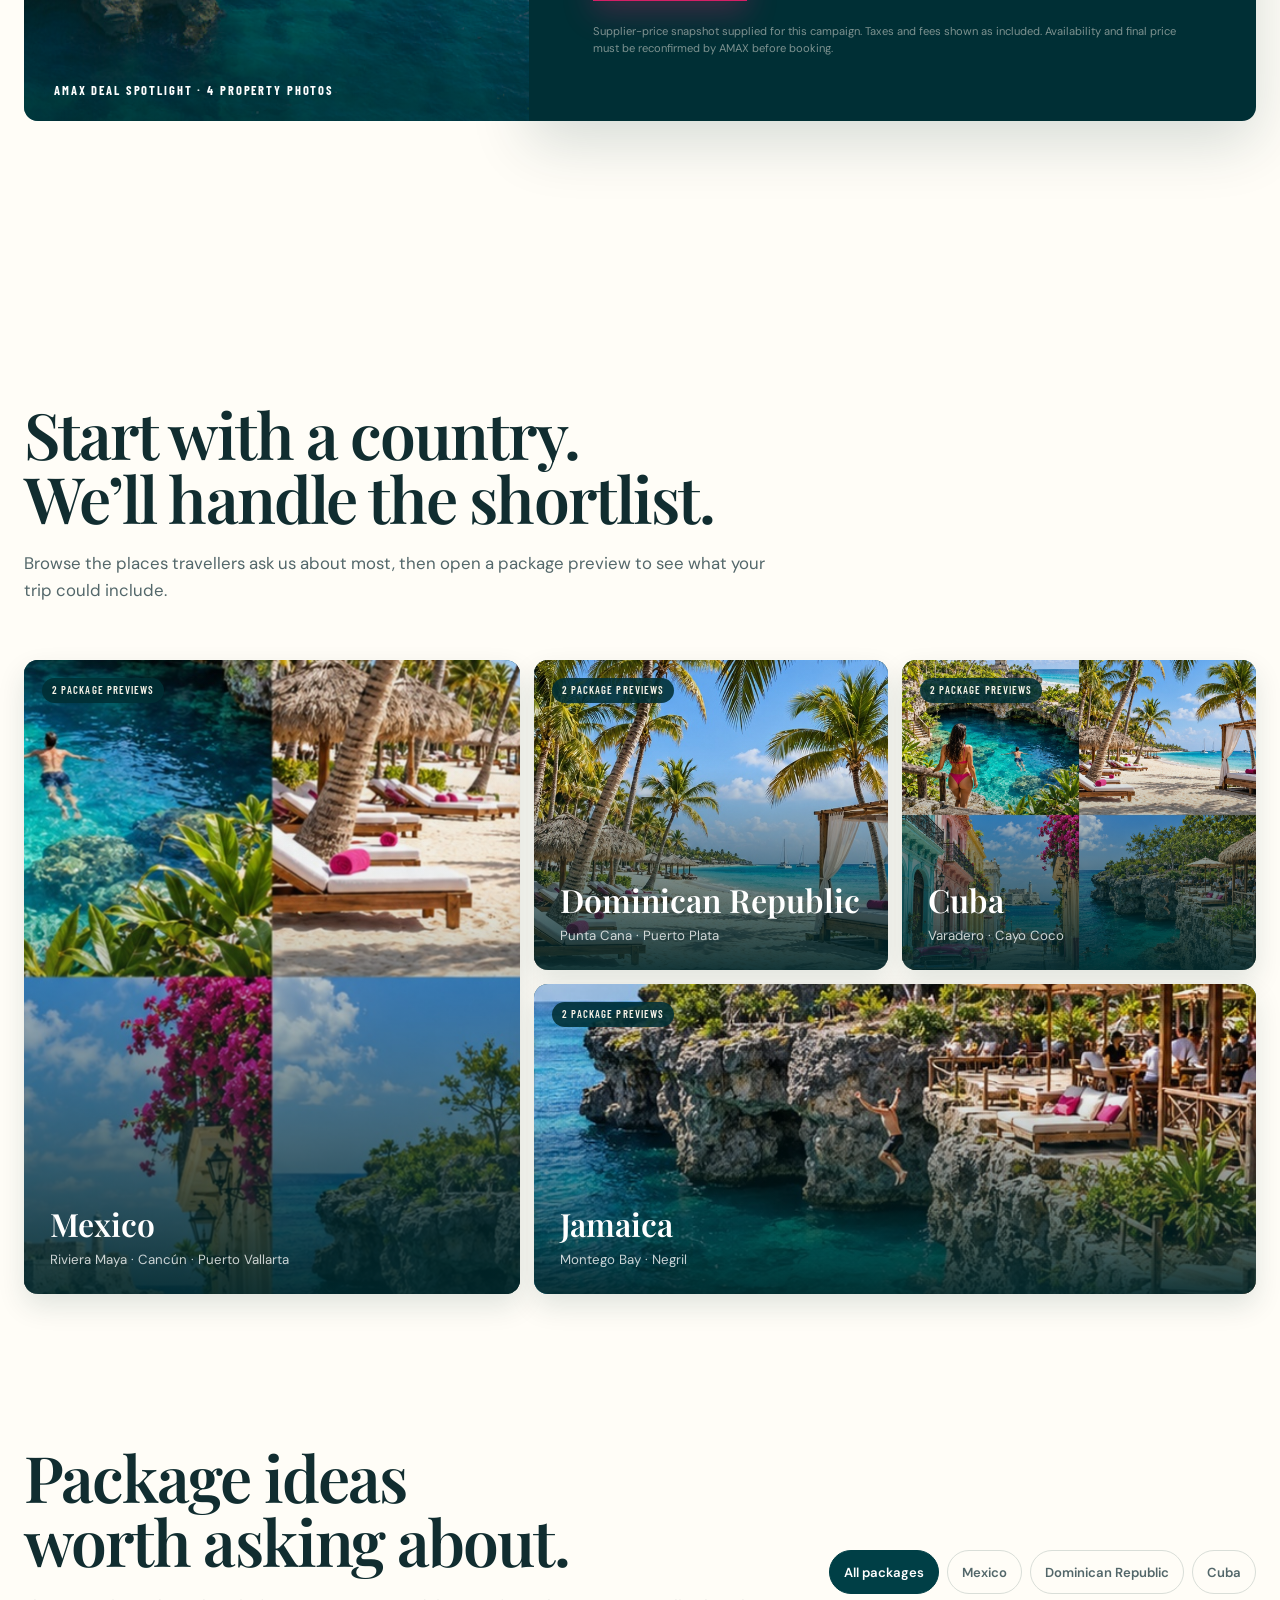
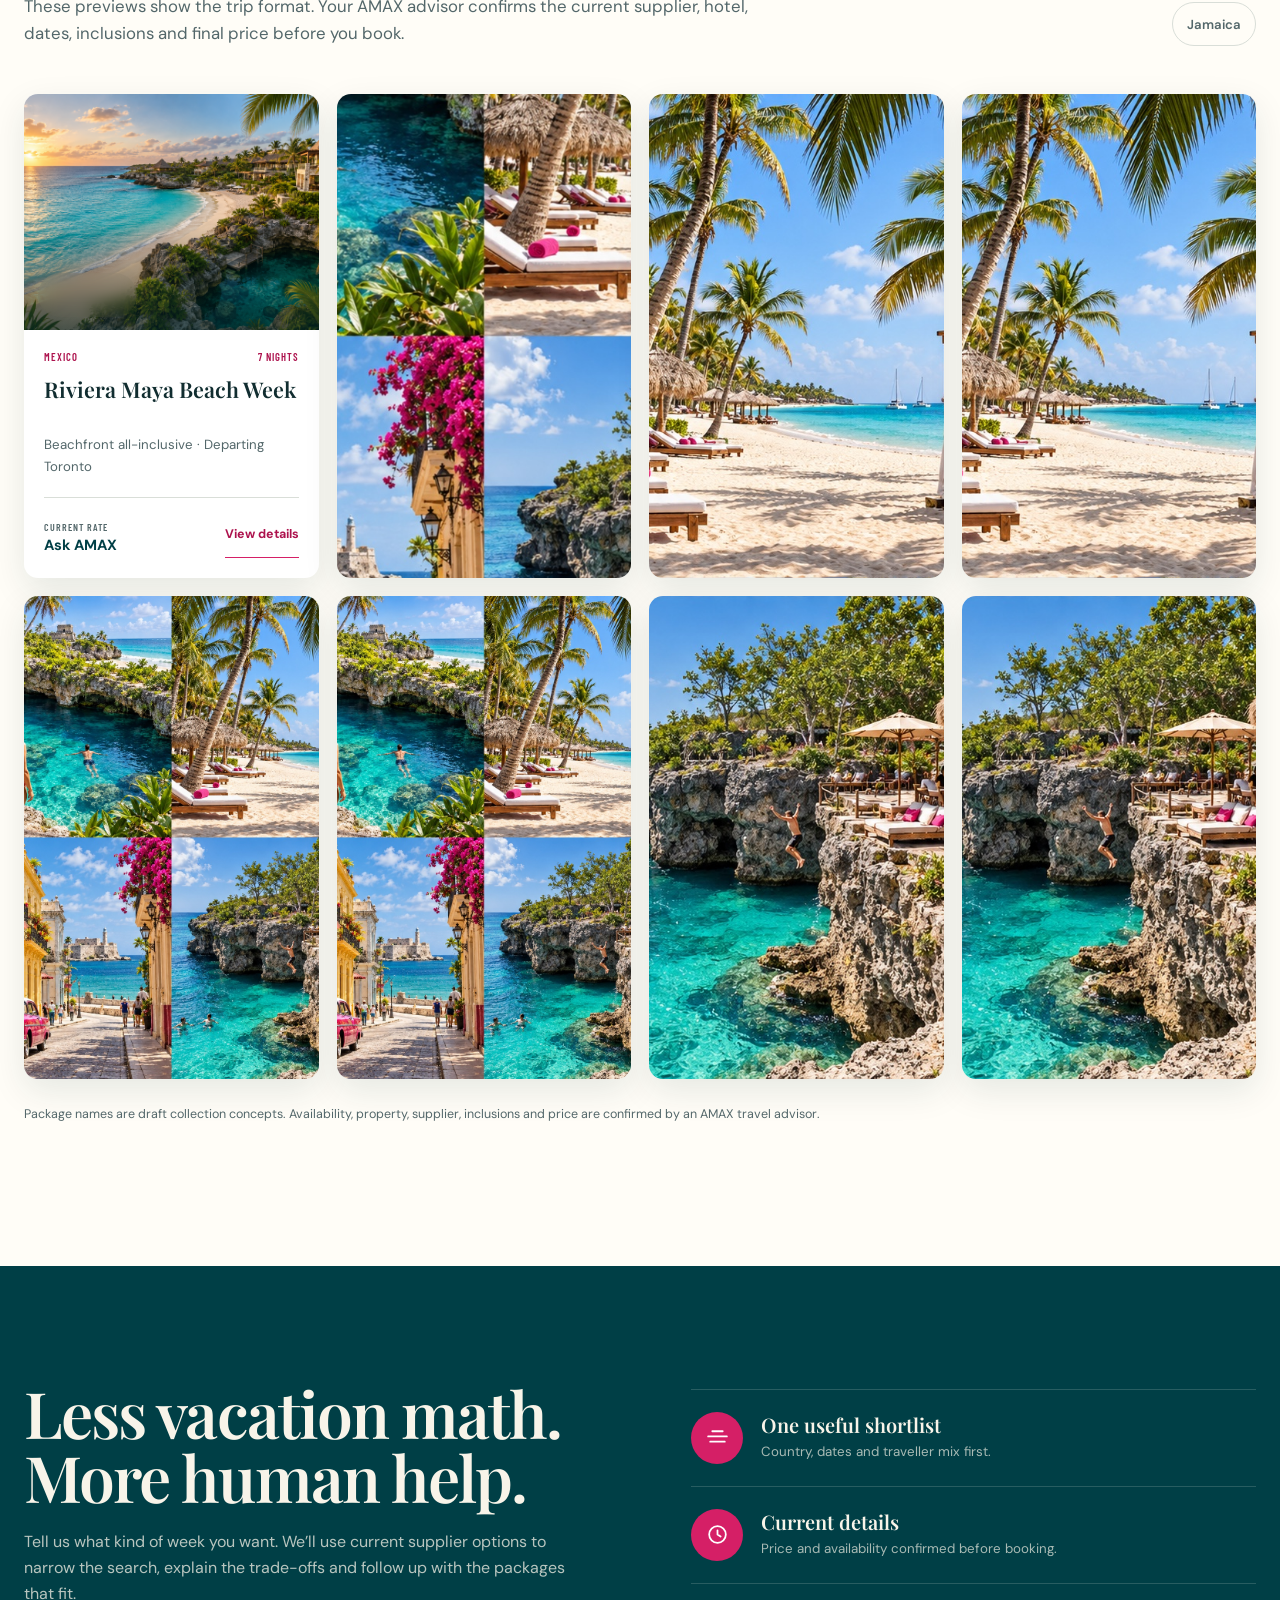
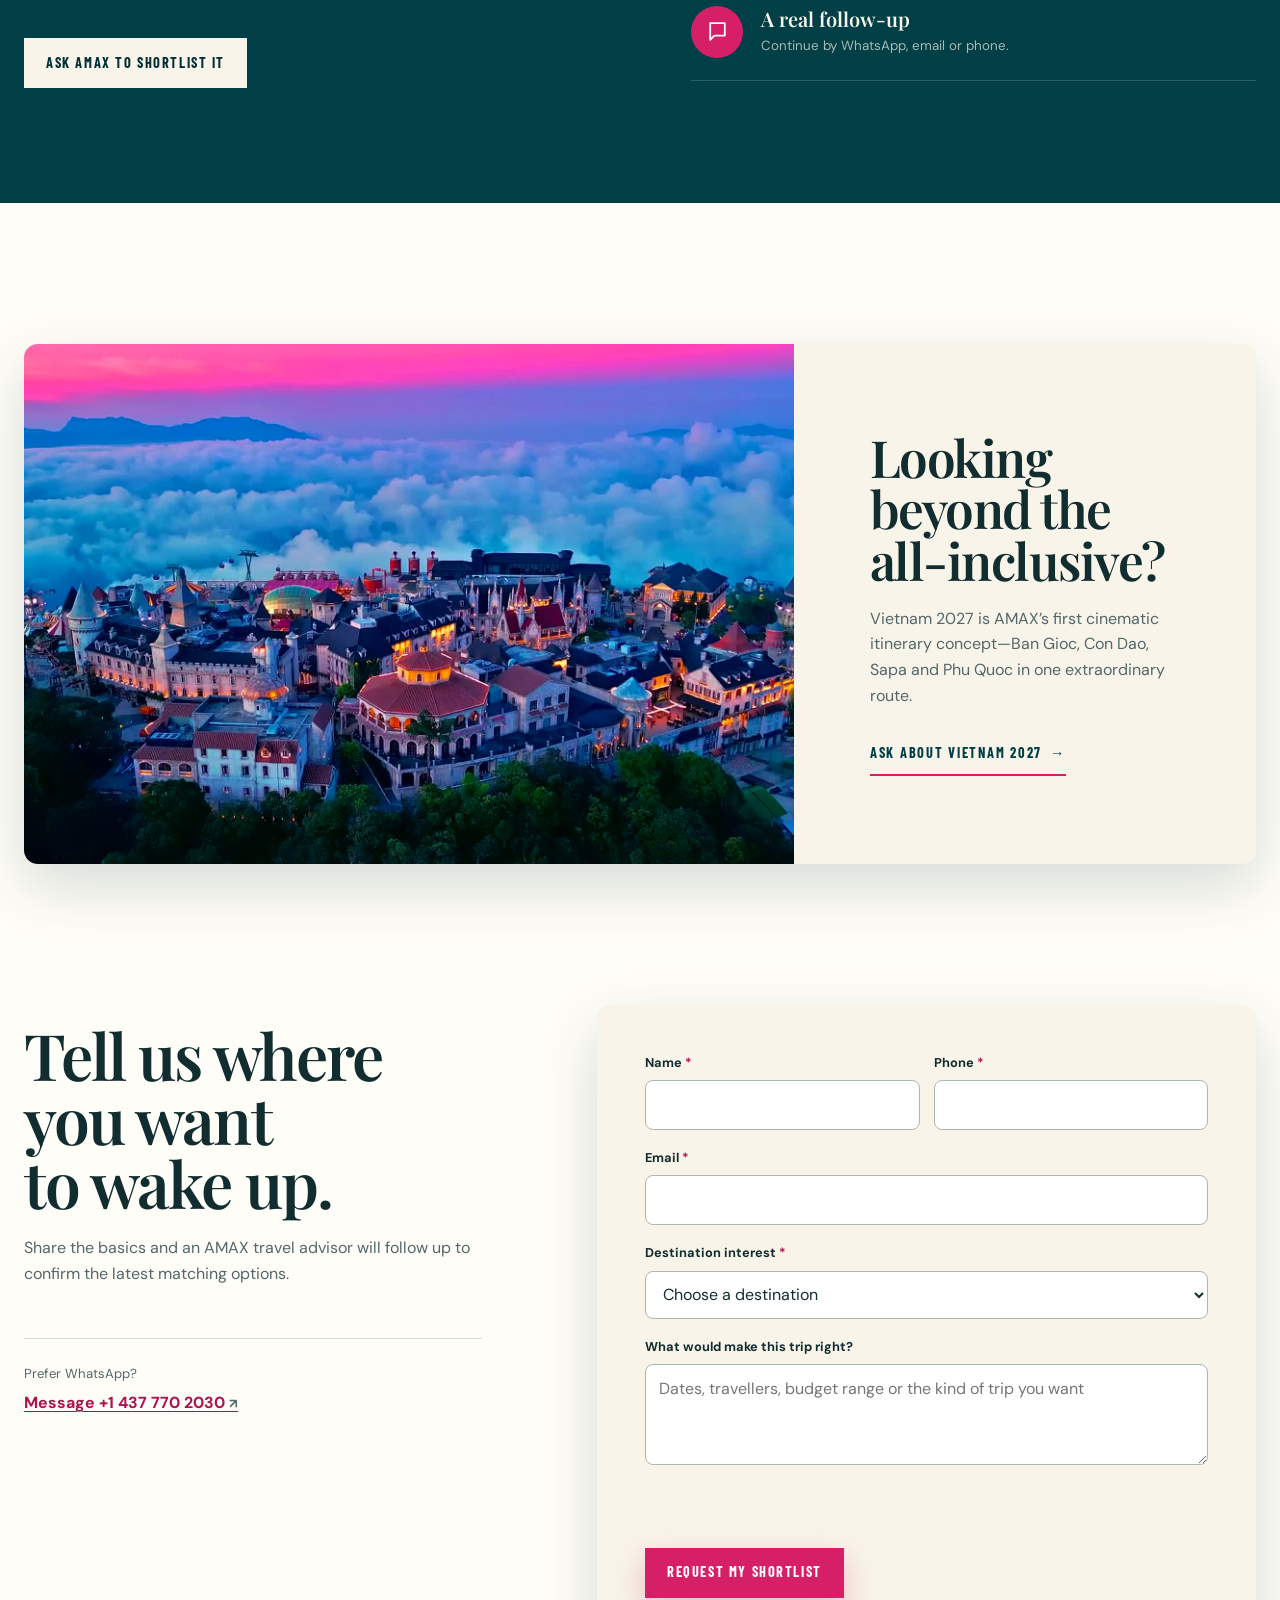
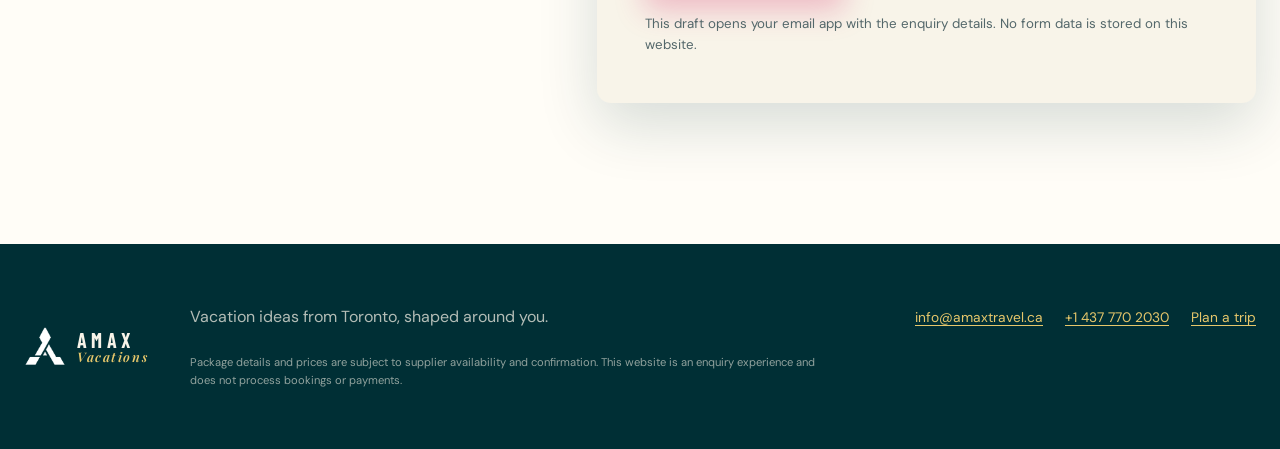
==== commit 42297c27: "Build AMAX vacation packages landing page" ====
--- a/index.html
+++ b/index.html
@@ -3,588 +3,126 @@
 <head>
   <meta charset="utf-8" />
   <meta name="viewport" content="width=device-width, initial-scale=1, viewport-fit=cover" />
-  <title>AMAX Vacations — Vietnam 2027</title>
-  <meta name="description" content="The first AMAX Vacations departure. Vietnam, January–February 2027. Request a cabin." />
-  <meta name="theme-color" content="#00444D" />
-  <meta name="color-scheme" content="dark" />
-  <meta property="og:title" content="AMAX Vacations — Vietnam 2027" />
-  <meta property="og:description" content="Scroll through the first departure. Ban Gioc, Con Dao, Phu Quoc, then the night. Request a cabin." />
+  <title>AMAX Vacations — All-Inclusive Escapes from Toronto</title>
+  <meta name="description" content="Explore curated all-inclusive vacation packages from Toronto and ask an AMAX travel advisor for current availability and pricing." />
+  <meta name="theme-color" content="#003f46" />
+  <meta property="og:title" content="AMAX Vacations — Find Your Escape" />
+  <meta property="og:description" content="Country-by-country vacation inspiration, package previews and personal AMAX travel advice." />
   <meta property="og:type" content="website" />
-  <meta property="og:image" content="assets/05-the-night.jpg" />
-  <meta name="twitter:card" content="summary_large_image" />
-  <meta name="apple-mobile-web-app-capable" content="yes" />
-  <meta name="apple-mobile-web-app-status-bar-style" content="black-translucent" />
+  <meta property="og:image" content="assets/campaign/amax-hero.jpg" />
   <link rel="icon" href="assets/logo/logo-mark.png" type="image/png" />
-  <link rel="apple-touch-icon" href="assets/logo/logo-mark.png" />
   <link rel="preconnect" href="https://fonts.googleapis.com" />
   <link rel="preconnect" href="https://fonts.gstatic.com" crossorigin />
-  <link href="https://fonts.googleapis.com/css2?family=Barlow:wght@400;600;700&family=Playfair+Display:ital,wght@0,500;1,500;1,600&display=swap" rel="stylesheet" />
-  <style>
-    :root, .sw-root {
-      --sw-bg: #00444D;
-      --sw-ink: #F0EFE4;
-      --sw-ink-soft: #D8D4C4;
-      --sw-accent: #CC3366;
-      --sw-gold: #C4A35A;
-      --sw-font-display: "Playfair Display", Georgia, serif;
-      --sw-font-body: Barlow, Helvetica, sans-serif;
-      --sw-focus: #F0EFE4;
-    }
-    html, body { margin: 0; background: #00444D; }
-    html { color-scheme: dark; scrollbar-color: #C4A35A #00353C; }
-    body { touch-action: pan-y; caret-color: #C4A35A; }
-    ::selection { background: #C4A35A; color: #00444D; }
-    .skip {
-      position: absolute; left: 16px; top: 12px; z-index: 80;
-      transform: translateY(-140%);
-      background: #F0EFE4; color: #00444D;
-      font: 600 14px/1 Barlow, sans-serif;
-      padding: 12px 16px; border-radius: 999px;
-      text-decoration: none;
-      min-height: 44px;
-      display: inline-flex; align-items: center;
-    }
-    .skip:focus { transform: none; }
-    .sw-brand {
-      gap: 12px;
-      min-height: 44px;
-      padding: 0;
-      background: none;
-      border: 0;
-      box-shadow: none;
-      backdrop-filter: none;
-      -webkit-backdrop-filter: none;
-    }
-    .sw-brand__mark { display: none !important; }
-    .sw-brand__name { display: none !important; }
-    .sw-logo {
-      height: 34px; width: 34px;
-      display: block;
-      flex: 0 0 auto;
-      filter: drop-shadow(0 4px 10px rgba(0,0,0,0.28));
-    }
-    .sw-brand__lockup {
-      display: flex;
-      flex-direction: column;
-      justify-content: center;
-      gap: 3px;
-      line-height: 1;
-    }
-    .sw-brand__amax {
-      font: 700 0.78rem/1 Barlow, Helvetica, sans-serif;
-      letter-spacing: 0.28em;
-      color: #F0EFE4;
-      text-transform: uppercase;
-    }
-    .sw-brand__vac {
-      font: italic 500 0.72rem/1 "Playfair Display", Georgia, serif;
-      letter-spacing: 0.16em;
-      color: #C4A35A;
-    }
-    .sw-topbar { padding-top: calc(clamp(14px, 2.4vw, 26px) + env(safe-area-inset-top)); }
-    .sw-nav {
-      background: transparent !important;
-      border: 0 !important;
-      backdrop-filter: none !important;
-      -webkit-backdrop-filter: none !important;
-      padding: 0 !important;
-      gap: 2px !important;
-    }
-    .sw-nav__item {
-      color: rgba(240, 239, 228, 0.62);
-      background: transparent !important;
-      padding: 8px 10px;
-      font-size: 0.76rem !important;
-    }
-    .sw-nav__item:hover { color: #F0EFE4; }
-    .sw-nav__item.is-active {
-      color: #F0EFE4 !important;
-      background: transparent !important;
-      box-shadow: inset 0 -1px 0 #C4A35A;
-    }
-    .sw-nav__item, .sw-topcta, .sw-btn {
-      min-height: 44px; min-width: 44px;
-      display: inline-flex; align-items: center; justify-content: center;
-      cursor: pointer;
-    }
-    .sw-topcta { display: none !important; }
-    .sw-route__dot { min-width: 44px; min-height: 44px; width: 44px; height: 44px; }
-    .sw-route__label {
-      color: #F0EFE4 !important;
-      background: rgba(0, 68, 77, 0.72) !important;
-      border-color: rgba(196, 163, 90, 0.35) !important;
-    }
-    .sw-route__dot.is-active .sw-route__label { opacity: 0 !important; }
-    .sw-route__dot:hover .sw-route__label,
-    .sw-route__dot:focus-visible .sw-route__label { opacity: 1 !important; }
-    .sw-copylayer::before {
-      width: min(38vw, 540px) !important;
-      background: linear-gradient(90deg, rgba(0, 68, 77, 0.78) 0%, rgba(0, 68, 77, 0.32) 52%, transparent 100%) !important;
-    }
-    .sw-particles { display: none !important; }
-    .sw-copy__num, .sw-copy__eyebrow { display: none !important; }
-    .sw-copy__title {
-      text-wrap: balance;
-      font-style: italic;
-      font-weight: 500;
-      font-size: clamp(2.6rem, 5.6vw, 4.6rem);
-      line-height: 1.02;
-      letter-spacing: -0.025em;
-      max-width: 11ch;
-    }
-    .sw-copy__body {
-      margin-top: 22px;
-      font-size: 1.125rem;
-      line-height: 1.6;
-      max-width: 34ch;
-      color: #E6E1D0;
-    }
-    .sw-copy__tags li {
-      font-size: 0.72rem;
-      letter-spacing: 0.16em;
-      text-transform: uppercase;
-      color: #F0EFE4;
-      background: transparent;
-      border: 1px solid rgba(196, 163, 90, 0.55);
-    }
-    .sw-copy:last-child .sw-btn--primary {
-      background: #CC3366;
-      color: #F0EFE4;
-      letter-spacing: 0.08em;
-      padding: 16px 28px;
-      box-shadow: 0 10px 28px rgba(0, 0, 0, 0.28);
-    }
-    .sw-copy:last-child .sw-copy__title { max-width: 14ch; }
-    .sw-copy:last-child .sw-copy__body {
-      font-size: 0.92rem;
-      line-height: 1.5;
-      max-width: 32ch;
-      letter-spacing: 0.01em;
-    }
-    .sw-brand:focus-visible,
-    .sw-nav__item:focus-visible,
-    .sw-topcta:focus-visible,
-    .sw-route__dot:focus-visible,
-    .sw-btn:focus-visible,
-    .req input:focus-visible,
-    .req textarea:focus-visible,
-    .req button:focus-visible,
-    .req a:focus-visible,
-    .wa:focus-visible,
-    .skip:focus-visible {
-      outline: 3px solid var(--sw-focus);
-      outline-offset: 3px;
-    }
-    .sw-btn--primary:hover { filter: brightness(1.08); }
-    .sw-btn--primary:active { transform: scale(0.98); }
-    @media (max-width: 860px) {
-      .sw-brand { min-height: 44px; gap: 8px; }
-      .sw-logo { height: 28px; width: 28px; }
-      .sw-brand__amax { font-size: 0.68rem; letter-spacing: 0.22em; }
-      .sw-brand__vac { font-size: 0.62rem; }
-      .sw-copy {
-        left: 18px !important;
-        right: 56px !important;
-        bottom: calc(96px + env(safe-area-inset-bottom)) !important;
-        max-width: none !important;
-      }
-      .sw-copy__title {
-        font-size: clamp(1.85rem, 8.6vw, 2.55rem);
-        max-width: 14ch;
-      }
-      .sw-copy:last-child .sw-copy__title { max-width: 13ch; }
-      .sw-copy__body { font-size: 1rem; margin-top: 14px; }
-      .sw-copy:last-child .sw-btn--primary {
-        width: 100%;
-        max-width: 280px;
-        min-height: 48px;
-        margin-top: 4px;
-      }
-      .sw-copylayer::before {
-        width: 100% !important;
-        height: 62% !important;
-        top: auto !important;
-        bottom: 0 !important;
-        background: linear-gradient(0deg, rgba(0, 68, 77, 0.92) 10%, rgba(0, 68, 77, 0.48) 52%, transparent 100%) !important;
-      }
-      .sw-hint { display: none !important; }
-      .wa {
-        min-height: 48px;
-        padding: 12px 16px;
-        font-size: 0.68rem;
-        letter-spacing: 0.06em;
-        bottom: calc(16px + env(safe-area-inset-bottom));
-      }
-      .req__row { grid-template-columns: 1fr; }
-      .req h2 { font-size: 1.7rem; }
-      .req__actions { flex-direction: column; align-items: stretch; }
-      .req__submit, .req__wa, .req__close { width: 100%; }
-    }
-
-    .req[hidden] { display: none !important; }
-    .req {
-      position: fixed; inset: 0; z-index: 70;
-      display: grid; place-items: end center;
-    }
-    .req__scrim {
-      position: absolute; inset: 0;
-      background: rgba(0, 12, 16, 0.62);
-      border: 0; padding: 0; cursor: pointer;
-    }
-    .req__panel {
-      position: relative;
-      width: min(520px, 100%);
-      max-height: min(92dvh, 720px);
-      overflow: auto;
-      background: #01343B;
-      color: #F0EFE4;
-      border-radius: 24px 24px 0 0;
-      padding: 28px 24px calc(28px + env(safe-area-inset-bottom));
-      box-shadow: 0 -20px 60px rgba(0,0,0,0.35);
-    }
-    .req h2 {
-      margin: 0 0 10px;
-      font: italic 500 2.15rem/1.12 "Playfair Display", Georgia, serif;
-      text-wrap: balance;
-      letter-spacing: -0.02em;
-    }
-    .req__lede { margin: 0 0 22px; color: #E6E1D0; line-height: 1.6; font-size: 1.05rem; max-width: 38ch; }
-    .req label { display: block; font: 600 13px/1.2 Barlow, sans-serif; margin: 0 0 6px; }
-    .req__field { margin: 0 0 14px; }
-    .req__row { display: grid; grid-template-columns: 1fr 1fr; gap: 12px; }
-    .req input, .req textarea {
-      width: 100%; box-sizing: border-box;
-      min-height: 44px;
-      border: 1px solid rgba(240,239,228,0.22);
-      background: rgba(0,0,0,0.22);
-      color: #F0EFE4;
-      border-radius: 12px;
-      padding: 12px 14px;
-      font: 400 16px/1.4 Barlow, sans-serif;
-    }
-    .req textarea { min-height: 88px; resize: vertical; }
-    .req__error { color: #FFB4B4; font-size: 0.88rem; margin: 0 0 12px; min-height: 1.2em; }
-    .req__actions { display: flex; flex-wrap: wrap; gap: 10px; margin-top: 8px; }
-    .req__submit, .req__close {
-      min-height: 44px; border-radius: 999px; cursor: pointer; font: 600 0.95rem/1 Barlow, sans-serif;
-    }
-    .req__submit {
-      border: 0; background: #CC3366; color: #F0EFE4; padding: 12px 22px; letter-spacing: 0.08em;
-    }
-    .req__submit[disabled] { opacity: 0.45; cursor: not-allowed; }
-    .req__close {
-      border: 1.5px solid rgba(240,239,228,0.28); background: transparent; color: #F0EFE4; padding: 12px 22px;
-    }
-    .req__ok { margin: 8px 0 0; color: #E6E1D0; }
-    .req__ok a { color: #C4A35A; }
-    .wa {
-      position: fixed;
-      right: max(16px, env(safe-area-inset-right));
-      bottom: calc(20px + env(safe-area-inset-bottom));
-      z-index: 55;
-      min-height: 48px;
-      padding: 12px 18px;
-      border-radius: 999px;
-      background: #F0EFE4;
-      color: #00444D;
-      font: 700 0.76rem/1 Barlow, Helvetica, sans-serif;
-      letter-spacing: 0.08em;
-      text-transform: uppercase;
-      text-decoration: none;
-      display: inline-flex;
-      align-items: center;
-      gap: 10px;
-      box-shadow: 0 10px 28px rgba(0,0,0,0.28);
-    }
-    .wa svg { width: 18px; height: 18px; display: block; }
-    .req__wa {
-      display: inline-flex; align-items: center; justify-content: center;
-      min-height: 44px; border-radius: 999px;
-      background: #F0EFE4; color: #00444D;
-      text-decoration: none; font: 600 0.95rem/1 Barlow, sans-serif;
-      padding: 12px 22px; letter-spacing: 0.06em;
-    }
-    @media (min-width: 720px) {
-      .req { place-items: center; }
-      .req__panel { border-radius: 20px; padding: 32px; }
-    }
-  </style>
+  <link href="https://fonts.googleapis.com/css2?family=Barlow+Condensed:wght@500;600;700&family=DM+Sans:wght@400;500;600;700&family=Playfair+Display:ital,wght@0,600;1,600&display=swap" rel="stylesheet" />
+  <link rel="stylesheet" href="styles.css" />
 </head>
 <body>
-  <a class="skip" href="#request">Skip to cabin request</a>
-  <a class="wa" id="wa-fab" href="https://wa.me/14377702030?text=Hi%20Maaz%20%E2%80%94%20I%20want%20to%20book%20a%20Vietnam%202027%20cabin." target="_blank" rel="noopener noreferrer">
-    <svg viewBox="0 0 24 24" aria-hidden="true"><path fill="#25D366" d="M20.5 3.5A11 11 0 0 0 2.1 17.2L1 23l5.9-1.1A11 11 0 0 0 12 23a11 11 0 0 0 8.5-19.5zM12 21a9 9 0 0 1-4.6-1.3l-.3-.2-3.5.7.7-3.4-.2-.3A9 9 0 1 1 12 21zm5-6.7c-.3-.1-1.6-.8-1.9-.9s-.4-.1-.6.1-.7.9-.8 1-.3.2-.6.1a7.4 7.4 0 0 1-2.2-1.4 8.2 8.2 0 0 1-1.5-1.9c-.2-.3 0-.4.1-.6l.4-.5.1-.3c0-.1 0-.3 0-.4s-.6-1.5-.8-2-.4-.5-.6-.5h-.5c-.2 0-.4.1-.6.3s-.8.8-.8 1.9.8 2.2.9 2.3 1.6 2.5 3.9 3.5c.5.2 1 .4 1.3.5.6.2 1.1.2 1.5.1.5-.1 1.6-.6 1.8-1.3s.2-1.1.2-1.2-.2-.2-.4-.3z"/></svg>
-    Book on WhatsApp
-  </a>
-  <div id="top"></div>
-  <main id="world"></main>
+  <a class="skip-link" href="#packages">Skip to vacation packages</a>
+  <div class="announcement"><p>Toronto <span aria-hidden="true">→</span> your next all-inclusive escape</p><a href="#inquire">Talk to a travel advisor</a></div>
+  <header class="site-header" id="top">
+    <a class="brand" href="#top" aria-label="AMAX Vacations home"><img src="assets/logo/logo-mark.png" alt="" width="48" height="48" /><span><b>AMAX</b><em>Vacations</em></span></a>
+    <button class="menu-button" type="button" aria-expanded="false" aria-controls="site-nav"><span></span><span></span><span></span><span class="sr-only">Open menu</span></button>
+    <nav class="site-nav" id="site-nav" aria-label="Primary navigation"><a href="#destinations">Destinations</a><a href="#packages">Packages</a><a href="#why-amax">Why AMAX</a><a href="#inquire">Contact</a></nav>
+    <a class="header-cta" href="#trip-finder">Build my trip</a>
+  </header>
 
-  <div class="req" id="request" hidden>
-    <button class="req__scrim" type="button" aria-label="Close request form"></button>
-    <div class="req__panel" role="dialog" aria-modal="true" aria-labelledby="req-title">
-      <h2 id="req-title">Request the first cabin</h2>
-      <p class="req__lede">Vietnam, January–February 2027. Ban Gioc, Con Dao, Phu Quoc. Ask Maaz about the premium discounted package before it sells out.</p>
-      <form id="req-form" novalidate>
-        <div class="req__field">
-          <label for="req-name">Name</label>
-          <input id="req-name" name="name" autocomplete="name" required />
+  <main>
+    <section class="hero" aria-labelledby="hero-title">
+      <img class="hero-image" src="assets/campaign/amax-hero.jpg" alt="Friends arriving at a tropical beach resort at sunset" width="1672" height="941" fetchpriority="high" />
+      <div class="hero-shade"></div>
+      <div class="hero-content">
+        <h1 id="hero-title">Go where the feeling takes you.</h1>
+        <p>Curated all-inclusive escapes, standout resorts and a real travel advisor when you are ready.</p>
+        <div class="hero-actions"><a class="button button-primary" href="#packages">Explore packages</a><a class="text-link" href="https://wa.me/14377702030?text=Hi%20AMAX%20Vacations%20%E2%80%94%20help%20me%20find%20an%20all-inclusive%20package." target="_blank" rel="noopener noreferrer">Start on WhatsApp <span aria-hidden="true">↗</span></a></div>
+      </div>
+    </section>
+
+    <form class="trip-finder" id="trip-finder" aria-label="Find a vacation package">
+      <div class="finder-field"><label for="departure">From</label><select id="departure" name="departure"><option>Toronto (YYZ)</option></select></div>
+      <div class="finder-field"><label for="destination">Destination</label><select id="destination" name="destination"><option value="all">Anywhere warm</option><option value="mexico">Mexico</option><option value="dominican">Dominican Republic</option><option value="cuba">Cuba</option><option value="jamaica">Jamaica</option></select></div>
+      <div class="finder-field"><label for="travel-month">Travel month</label><select id="travel-month" name="month"><option>Flexible dates</option><option>November 2026</option><option>December 2026</option><option>January 2027</option><option>February 2027</option></select></div>
+      <div class="finder-field"><label for="travellers">Travellers</label><select id="travellers" name="travellers"><option>2 adults</option><option>1 adult</option><option>2 adults, 1 child</option><option>2 adults, 2 children</option><option>Group of 5+</option></select></div>
+      <button class="button button-primary finder-submit" type="submit">Show me the trips</button>
+    </form>
+
+    <section class="spotlight section" aria-labelledby="spotlight-title">
+      <div class="spotlight-art">
+        <img src="assets/packages/hm-alma-de-bayahibe/exterior-aerial.jpg" alt="Aerial view of HM Alma de Bayahibe and its oceanfront pools" width="1067" height="600" />
+        <div class="discount-burst"><strong>23%</strong><span>off</span></div>
+        <p>AMAX deal spotlight · 4 property photos</p>
+      </div>
+      <div class="spotlight-copy">
+        <div class="deal-status"><span>Limited supplier deal</span><span>Toronto departure</span></div>
+        <h2 id="spotlight-title">HM Alma de Bayahibe</h2>
+        <p class="spotlight-place">La Romana, Dominican Republic</p>
+        <ul class="deal-inclusions" aria-label="Package inclusions">
+          <li>7 days all-inclusive</li><li>Flight + hotel + transfers</li><li>First checked bag included</li>
+        </ul>
+        <div class="deal-pricing">
+          <div><small>Was</small><del>$1,685</del></div>
+          <div class="deal-now"><small>Now from</small><strong>$1,295</strong><span>per adult</span></div>
+          <div class="deal-save"><small>You save</small><strong>$390</strong><span>per adult</span></div>
         </div>
-        <div class="req__field">
-          <label for="req-email">Email</label>
-          <input id="req-email" name="email" type="email" autocomplete="email" inputmode="email" required />
-        </div>
-        <div class="req__row">
-          <div class="req__field">
-            <label for="req-party">Travelers</label>
-            <input id="req-party" name="party" type="number" min="1" max="40" value="2" inputmode="numeric" />
-          </div>
-          <div class="req__field">
-            <label for="req-dates">Preferred dates</label>
-            <input id="req-dates" name="dates" autocomplete="off" placeholder="Jan 2027" />
-          </div>
-        </div>
-        <div class="req__field">
-          <label for="req-note">Anything we should know</label>
-          <textarea id="req-note" name="note" rows="3"></textarea>
-        </div>
-        <p class="req__error" id="req-error" role="alert"></p>
-        <div class="req__actions">
-          <button class="req__submit" type="submit">Send request</button>
-          <a class="req__wa" id="req-wa" href="https://wa.me/14377702030?text=Hi%20Maaz%20%E2%80%94%20I%20want%20to%20book%20a%20Vietnam%202027%20cabin." target="_blank" rel="noopener noreferrer">WhatsApp</a>
-          <button class="req__close" type="button">Cancel</button>
-        </div>
-        <p class="req__ok" id="req-ok" hidden>If your mail app did not open, write <a href="mailto:info@amaxtravel.ca">info@amaxtravel.ca</a>.</p>
+        <div class="deal-date"><span>Tue, Nov 24</span><i aria-hidden="true"></i><span>Tue, Dec 1</span></div>
+        <div class="deal-actions"><button class="button button-primary spotlight-inquire" type="button">Claim this deal</button><button class="text-link spotlight-details" type="button">See package details <span aria-hidden="true">→</span></button></div>
+        <p class="deal-disclaimer">Supplier-price snapshot supplied for this campaign. Taxes and fees shown as included. Availability and final price must be reconfirmed by AMAX before booking.</p>
+      </div>
+    </section>
+
+    <section class="destinations section" id="destinations" aria-labelledby="destinations-title">
+      <div class="section-heading"><h2 id="destinations-title">Start with a country. We’ll handle the shortlist.</h2><p>Browse the places travellers ask us about most, then open a package preview to see what your trip could include.</p></div>
+      <div class="destination-grid" role="list">
+        <button class="destination-card destination-card-large" type="button" data-filter="mexico" role="listitem"><img src="assets/campaign/mexico.jpg" alt="Turquoise cenote and coastline in Mexico" width="627" height="627" loading="lazy" /><span class="destination-overlay"></span><span class="destination-copy"><b>Mexico</b><small>Riviera Maya · Cancún · Puerto Vallarta</small></span><span class="destination-count">2 package previews</span></button>
+        <button class="destination-card" type="button" data-filter="dominican" role="listitem"><img src="assets/campaign/dominican-republic.jpg" alt="Palm-lined beach resort in the Dominican Republic" width="627" height="627" loading="lazy" /><span class="destination-overlay"></span><span class="destination-copy"><b>Dominican Republic</b><small>Punta Cana · Puerto Plata</small></span><span class="destination-count">2 package previews</span></button>
+        <button class="destination-card" type="button" data-filter="cuba" role="listitem"><img src="assets/campaign/cuba.jpg" alt="Colourful Havana street leading toward the sea" width="627" height="627" loading="lazy" /><span class="destination-overlay"></span><span class="destination-copy"><b>Cuba</b><small>Varadero · Cayo Coco</small></span><span class="destination-count">2 package previews</span></button>
+        <button class="destination-card destination-card-wide" type="button" data-filter="jamaica" role="listitem"><img src="assets/campaign/jamaica.jpg" alt="Clear-water cove and beach club in Jamaica" width="627" height="627" loading="lazy" /><span class="destination-overlay"></span><span class="destination-copy"><b>Jamaica</b><small>Montego Bay · Negril</small></span><span class="destination-count">2 package previews</span></button>
+      </div>
+    </section>
+
+    <section class="packages section" id="packages" aria-labelledby="packages-title">
+      <div class="package-intro"><div class="section-heading"><h2 id="packages-title">Package ideas worth asking about.</h2><p>These previews show the trip format. Your AMAX advisor confirms the current supplier, hotel, dates, inclusions and final price before you book.</p></div>
+        <div class="filter-row" role="group" aria-label="Filter packages by destination"><button class="filter-chip is-active" type="button" data-filter="all" aria-pressed="true">All packages</button><button class="filter-chip" type="button" data-filter="mexico" aria-pressed="false">Mexico</button><button class="filter-chip" type="button" data-filter="dominican" aria-pressed="false">Dominican Republic</button><button class="filter-chip" type="button" data-filter="cuba" aria-pressed="false">Cuba</button><button class="filter-chip" type="button" data-filter="jamaica" aria-pressed="false">Jamaica</button></div>
+      </div>
+      <div class="package-grid" id="package-grid">
+        <article class="package-card" data-country="mexico" data-title="Riviera Maya Beach Week" data-place="Riviera Maya, Mexico" data-image="assets/packages/riviera-maya/riviera-maya-beach-week-v1.png" data-style="Beachfront all-inclusive" data-duration="7 nights" data-best="Couples · Friends" data-description="A relaxed Riviera Maya base with the option to balance resort days, cenotes and a night in Playa del Carmen."><div class="package-media"><img src="assets/packages/riviera-maya/riviera-maya-beach-week-v1.png" alt="Turquoise Riviera Maya coastline, beach resort and natural swimming cove at sunset" width="1536" height="1024" loading="lazy" /><span class="package-brand" aria-label="AMAX Vacations"><img src="assets/logo/logo-mark.png" alt="" width="34" height="34" /><span><b>AMAX</b><small>Vacations</small></span></span></div><div class="package-body"><div class="package-meta"><span>Mexico</span><span>7 nights</span></div><h3>Riviera Maya Beach Week</h3><p>Beachfront all-inclusive · Departing Toronto</p><div class="package-foot"><span><small>Current rate</small>Ask AMAX</span><button type="button" class="details-button">View details</button></div></div></article>
+        <article class="package-card" data-country="mexico" data-title="Cancún After Dark" data-place="Cancún, Mexico" data-image="assets/campaign/mexico.jpg" data-style="Adults-focused all-inclusive" data-duration="7 nights" data-best="Couples · Friends" data-description="A higher-energy escape for travellers who want resort downtime, dining and easy access to Cancún nightlife."><img src="assets/campaign/mexico.jpg" alt="Tropical coastline in Mexico" width="627" height="627" loading="lazy" /><div class="package-body"><div class="package-meta"><span>Mexico</span><span>7 nights</span></div><h3>Cancún After Dark</h3><p>Adults-focused all-inclusive · Departing Toronto</p><div class="package-foot"><span><small>Current rate</small>Ask AMAX</span><button type="button" class="details-button">View details</button></div></div></article>
+        <article class="package-card" data-country="dominican" data-title="Punta Cana Easy Escape" data-place="Punta Cana, Dominican Republic" data-image="assets/campaign/dominican-republic.jpg" data-style="Beach resort all-inclusive" data-duration="7 nights" data-best="Families · Couples" data-description="A simple sun-first week with a broad resort shortlist, airport transfers and family or adults-focused options."><img src="assets/campaign/dominican-republic.jpg" alt="Palm beach resort in the Dominican Republic" width="627" height="627" loading="lazy" /><div class="package-body"><div class="package-meta"><span>Dominican Republic</span><span>7 nights</span></div><h3>Punta Cana Easy Escape</h3><p>Beach resort all-inclusive · Departing Toronto</p><div class="package-foot"><span><small>Current rate</small>Ask AMAX</span><button type="button" class="details-button">View details</button></div></div></article>
+        <article class="package-card" data-country="dominican" data-title="Puerto Plata Value Week" data-place="Puerto Plata, Dominican Republic" data-image="assets/campaign/dominican-republic.jpg" data-style="Value-led all-inclusive" data-duration="7 nights" data-best="Families · Groups" data-description="A value-led package format with beach time, resort entertainment and room options for different group sizes."><img src="assets/campaign/dominican-republic.jpg" alt="Tropical Dominican beach with palms" width="627" height="627" loading="lazy" /><div class="package-body"><div class="package-meta"><span>Dominican Republic</span><span>7 nights</span></div><h3>Puerto Plata Value Week</h3><p>Value-led all-inclusive · Departing Toronto</p><div class="package-foot"><span><small>Current rate</small>Ask AMAX</span><button type="button" class="details-button">View details</button></div></div></article>
+        <article class="package-card" data-country="cuba" data-title="Varadero Classic" data-place="Varadero, Cuba" data-image="assets/campaign/cuba.jpg" data-style="Beach all-inclusive" data-duration="7 nights" data-best="Couples · Families" data-description="A classic white-sand vacation with a straightforward resort stay and the option to add a Havana day experience."><img src="assets/campaign/cuba.jpg" alt="Colourful Cuban street near the ocean" width="627" height="627" loading="lazy" /><div class="package-body"><div class="package-meta"><span>Cuba</span><span>7 nights</span></div><h3>Varadero Classic</h3><p>Beach all-inclusive · Departing Toronto</p><div class="package-foot"><span><small>Current rate</small>Ask AMAX</span><button type="button" class="details-button">View details</button></div></div></article>
+        <article class="package-card" data-country="cuba" data-title="Cayo Coco Quiet Coast" data-place="Cayo Coco, Cuba" data-image="assets/campaign/cuba.jpg" data-style="Relaxed all-inclusive" data-duration="7 nights" data-best="Couples · Quiet escapes" data-description="A slower island-style week built around long beach days, a relaxed resort atmosphere and uncomplicated planning."><img src="assets/campaign/cuba.jpg" alt="Cuban coastal scene" width="627" height="627" loading="lazy" /><div class="package-body"><div class="package-meta"><span>Cuba</span><span>7 nights</span></div><h3>Cayo Coco Quiet Coast</h3><p>Relaxed all-inclusive · Departing Toronto</p><div class="package-foot"><span><small>Current rate</small>Ask AMAX</span><button type="button" class="details-button">View details</button></div></div></article>
+        <article class="package-card" data-country="jamaica" data-title="Montego Bay Social" data-place="Montego Bay, Jamaica" data-image="assets/campaign/jamaica.jpg" data-style="Lively all-inclusive" data-duration="7 nights" data-best="Friends · Couples" data-description="A social resort week with warm water, easy excursions and options for travellers who want energy after sunset."><img src="assets/campaign/jamaica.jpg" alt="Jamaican cove and beach club" width="627" height="627" loading="lazy" /><div class="package-body"><div class="package-meta"><span>Jamaica</span><span>7 nights</span></div><h3>Montego Bay Social</h3><p>Lively all-inclusive · Departing Toronto</p><div class="package-foot"><span><small>Current rate</small>Ask AMAX</span><button type="button" class="details-button">View details</button></div></div></article>
+        <article class="package-card" data-country="jamaica" data-title="Negril Slow Days" data-place="Negril, Jamaica" data-image="assets/campaign/jamaica.jpg" data-style="Boutique beach escape" data-duration="7 nights" data-best="Couples · Friends" data-description="A beach-forward Negril stay for travellers who care more about sunsets, swimming and local rhythm than a packed schedule."><img src="assets/campaign/jamaica.jpg" alt="Clear-water cliffside cove in Jamaica" width="627" height="627" loading="lazy" /><div class="package-body"><div class="package-meta"><span>Jamaica</span><span>7 nights</span></div><h3>Negril Slow Days</h3><p>Boutique beach escape · Departing Toronto</p><div class="package-foot"><span><small>Current rate</small>Ask AMAX</span><button type="button" class="details-button">View details</button></div></div></article>
+      </div>
+      <p class="inventory-note">Package names are draft collection concepts. Availability, property, supplier, inclusions and price are confirmed by an AMAX travel advisor.</p>
+    </section>
+
+    <section class="included" id="why-amax" aria-labelledby="included-title">
+      <div class="included-copy"><h2 id="included-title">Less vacation math. More human help.</h2><p>Tell us what kind of week you want. We’ll use current supplier options to narrow the search, explain the trade-offs and follow up with the packages that fit.</p><a class="button button-light" href="#inquire">Ask AMAX to shortlist it</a></div>
+      <ul class="included-list">
+        <li><span aria-hidden="true"><svg viewBox="0 0 24 24"><path d="M3 11h18M5 16h14M7 6h10" /></svg></span><div><b>One useful shortlist</b><small>Country, dates and traveller mix first.</small></div></li>
+        <li><span aria-hidden="true"><svg viewBox="0 0 24 24"><path d="M4 12a8 8 0 1 0 16 0 8 8 0 1 0-16 0m8-4v4l3 2" /></svg></span><div><b>Current details</b><small>Price and availability confirmed before booking.</small></div></li>
+        <li><span aria-hidden="true"><svg viewBox="0 0 24 24"><path d="M5 4h14v12H9l-4 4V4Z" /></svg></span><div><b>A real follow-up</b><small>Continue by WhatsApp, email or phone.</small></div></li>
+      </ul>
+    </section>
+
+    <section class="vietnam-feature" aria-labelledby="vietnam-title"><img src="assets/05-the-night.jpg" alt="Night coastline in Vietnam" width="1200" height="675" loading="lazy" /><div><h2 id="vietnam-title">Looking beyond the all-inclusive?</h2><p>Vietnam 2027 is AMAX’s first cinematic itinerary concept—Ban Gioc, Con Dao, Sapa and Phu Quoc in one extraordinary route.</p><button class="text-link vietnam-interest" type="button">Ask about Vietnam 2027 <span aria-hidden="true">→</span></button></div></section>
+
+    <section class="inquiry section" id="inquire" aria-labelledby="inquiry-title">
+      <div class="inquiry-copy"><h2 id="inquiry-title">Tell us where you want to wake up.</h2><p>Share the basics and an AMAX travel advisor will follow up to confirm the latest matching options.</p><div class="contact-method"><span>Prefer WhatsApp?</span><a href="https://wa.me/14377702030?text=Hi%20AMAX%20Vacations%20%E2%80%94%20I%20would%20like%20help%20finding%20a%20vacation%20package." target="_blank" rel="noopener noreferrer">Message +1 437 770 2030 <span aria-hidden="true">↗</span></a></div></div>
+      <form class="lead-form" id="lead-form" novalidate>
+        <div class="field-pair"><div class="field"><label for="name">Name <span aria-hidden="true">*</span></label><input id="name" name="name" autocomplete="name" required /></div><div class="field"><label for="phone">Phone <span aria-hidden="true">*</span></label><input id="phone" name="phone" type="tel" autocomplete="tel" inputmode="tel" required /></div></div>
+        <div class="field"><label for="email">Email <span aria-hidden="true">*</span></label><input id="email" name="email" type="email" autocomplete="email" inputmode="email" required /></div>
+        <div class="field"><label for="interest">Destination interest <span aria-hidden="true">*</span></label><select id="interest" name="interest" required><option value="">Choose a destination</option><option>Mexico</option><option>Dominican Republic</option><option>Cuba</option><option>Jamaica</option><option>Vietnam 2027</option><option>Help me decide</option></select></div>
+        <div class="field"><label for="notes">What would make this trip right?</label><textarea id="notes" name="notes" rows="3" placeholder="Dates, travellers, budget range or the kind of trip you want"></textarea></div>
+        <p class="form-error" id="form-error" role="alert"></p><p class="form-status" id="form-status" aria-live="polite"></p>
+        <button class="button button-primary" type="submit">Request my shortlist</button><small class="privacy-note">This draft opens your email app with the enquiry details. No form data is stored on this website.</small>
       </form>
-    </div>
-  </div>
+    </section>
+  </main>
 
-  <script src="scrub-engine.js"></script>
-  <script>
-    const WA_HREF = 'https://wa.me/14377702030?text=' + encodeURIComponent(
-      'Hi Maaz — I\'m interested in the Vietnam 2027 premium discounted package before it sells out.\n\n' +
-      'Inquiry Form:\n' +
-      '1. We are XX number of travelers — X Adult, X Child\n' +
-      '2. My preferred travel dates are Jan/Feb XX\n' +
-      '3. Ban Gioc, Con Dao, Phu Quoc, or the full route?\n' +
-      '4. You should also know?\n'
-    );
-    function bindWhatsApp(el) {
-      if (!el) return;
-      el.href = WA_HREF;
-      el.target = '_blank';
-      el.rel = 'noopener noreferrer';
-    }
-    bindWhatsApp(document.getElementById('wa-fab'));
-    bindWhatsApp(document.getElementById('req-wa'));
+  <dialog class="package-dialog" id="package-dialog" aria-labelledby="dialog-title"><button class="dialog-close" type="button" aria-label="Close package details"><svg viewBox="0 0 24 24" aria-hidden="true"><path d="m6 6 12 12M18 6 6 18" /></svg></button><div class="dialog-gallery"><img id="dialog-image" src="assets/campaign/mexico.jpg" alt="" width="627" height="627" /><div class="dialog-thumbnails" id="dialog-thumbnails" aria-label="Property photo gallery" hidden></div></div><div class="dialog-content"><p class="dialog-place" id="dialog-place"></p><h2 id="dialog-title"></h2><p id="dialog-description"></p><dl><div><dt>Trip style</dt><dd id="dialog-style"></dd></div><div><dt>Duration</dt><dd id="dialog-duration"></dd></div><div><dt>Good for</dt><dd id="dialog-best"></dd></div><div><dt>Price</dt><dd>Confirmed with current supplier options</dd></div></dl><p class="dialog-note">Flights, hotel, transfers, meals and other inclusions vary by selected supplier and property.</p><button class="button button-primary dialog-inquire" type="button">Request this package</button></div></dialog>
 
-    function syncWaFab() {
-      const fab = document.getElementById('wa-fab');
-      if (!fab) return;
-      const last = document.querySelector('.sw-copy:last-child');
-      const onLast = last && parseFloat(getComputedStyle(last).opacity || '0') > 0.4;
-      const sheetOpen = document.getElementById('request') && !document.getElementById('request').hidden;
-      fab.style.visibility = (onLast || sheetOpen) ? 'hidden' : 'visible';
-    }
-    window.addEventListener('scroll', () => { requestAnimationFrame(syncWaFab); }, { passive: true });
-    setInterval(syncWaFab, 400);
-
-    mountScrollWorld(document.getElementById('world'), {
-      brand: { name: 'AMAX VACATIONS', href: '#top' },
-      hint: 'scroll to fly in',
-      diveScroll: 2.1,
-      connScroll: 0.8,
-      crossfade: 0.26,
-      atmosphere: false,
-      nav: true,
-      sections: [
-        {
-          id: 'land',
-          label: 'The Green',
-          still: 'assets/01-the-land.jpg?v=fly',
-          clip: 'assets/vid/01-the-land.mp4?v=fly',
-          accent: '#C4A35A',
-          scroll: 2.6,
-          linger: 0,
-          title: 'With me now.',
-          body: 'Follow me for a virtual journey through Vietnam.',
-          tags: ['Cao Bang'],
-        },
-        {
-          id: 'climb',
-          label: 'The Climb',
-          still: 'assets/02-the-coast.jpg?v=ridge',
-          clip: 'assets/vid/02-the-coast.mp4?v=ridge',
-          accent: '#C4A35A',
-          scroll: 2.6,
-          linger: 0,
-          title: 'Up the mountain.',
-          body: 'Con Dao ridge. Keep scrolling. Keep climbing.',
-          tags: ['Con Dao'],
-        },
-        {
-          id: 'summit',
-          label: 'The Summit',
-          still: 'assets/06-the-summit.jpg?v=fly',
-          clip: 'assets/vid/06-the-summit.mp4?v=fly',
-          accent: '#C4A35A',
-          scroll: 2.4,
-          linger: 0.28,
-          title: 'Reach the top.',
-          body: 'Sapa. You arrive. The country opens.',
-          tags: ['Sapa'],
-        },
-        {
-          id: 'house',
-          label: 'The Ride',
-          still: 'assets/03-the-house.jpg?v=red',
-          clip: 'assets/vid/03-the-house.mp4?v=red',
-          accent: '#C4A35A',
-          scroll: 6.8,
-          linger: 0,
-          title: 'Brace yourself for the ride.',
-          body: 'A drone POV through Phu Quoc.',
-          tags: ['Phu Quoc'],
-        },
-        {
-          id: 'invite',
-          label: 'The Night',
-          still: 'assets/05-the-night.jpg?v=clouds3',
-          clip: 'assets/vid/05-the-night.mp4?v=clouds3',
-          accent: '#C4A35A',
-          scroll: 5.2,
-          linger: 0.38,
-          title: 'Enjoy the breathtaking views.',
-          body: 'Act now — before we sell out of this premium discounted package.',
-          tags: ['Jan–Feb 2027'],
-          cta: {
-            primary: { label: 'BOOK ON WHATSAPP', href: WA_HREF }
-          }
-        },
-      ],
-      connectors: [],
-    });
-
-    document.querySelectorAll('a[href^="https://wa.me/"]').forEach(bindWhatsApp);
-
-    const brand = document.querySelector('.sw-brand');
-    if (brand) {
-      brand.setAttribute('aria-label', 'AMAX Vacations');
-      brand.replaceChildren();
-      const img = document.createElement('img');
-      img.className = 'sw-logo';
-      img.src = 'assets/logo/logo-mark.png?v=lux1';
-      img.alt = '';
-      img.width = 34;
-      img.height = 34;
-      const lockup = document.createElement('span');
-      lockup.className = 'sw-brand__lockup';
-      lockup.setAttribute('aria-hidden', 'true');
-      lockup.innerHTML = '<span class="sw-brand__amax">AMAX</span><span class="sw-brand__vac">Vacations</span>';
-      brand.append(img, lockup);
-    }
-
-    document.querySelectorAll('.sw-copy__tags li').forEach((li) => {
-      if (/^\d{1,2}:\d{2}$/.test((li.textContent || '').trim())) li.remove();
-    });
-    const hint = document.querySelector('.sw-hint span');
-    if (hint && window.matchMedia('(hover: none) and (pointer: coarse)').matches) {
-      hint.textContent = 'swipe to fly in';
-    }
-
-    const sheet = document.getElementById('request');
-    const form = document.getElementById('req-form');
-    const err = document.getElementById('req-error');
-    const ok = document.getElementById('req-ok');
-    const firstField = document.getElementById('req-name');
-    const closers = sheet.querySelectorAll('.req__close, .req__scrim');
-    let lastFocus = null;
-
-    function focusables() {
-      return [...sheet.querySelectorAll('a[href], button, input, textarea, select')].filter((el) => !el.disabled && !el.hidden);
-    }
-    function openRequest() {
-      lastFocus = document.activeElement;
-      sheet.hidden = false;
-      document.body.style.overflow = 'hidden';
-      const world = document.getElementById('world');
-      if (world) world.setAttribute('aria-hidden', 'true');
-      firstField.focus();
-    }
-    function closeRequest() {
-      sheet.hidden = true;
-      document.body.style.overflow = '';
-      const world = document.getElementById('world');
-      if (world) world.removeAttribute('aria-hidden');
-      if (lastFocus && lastFocus.focus) lastFocus.focus();
-    }
-    function isRequestHash() {
-      return (location.hash || '') === '#request';
-    }
-
-    document.addEventListener('click', (e) => {
-      const a = e.target.closest('a[href="#request"]');
-      if (!a) return;
-      e.preventDefault();
-      history.replaceState(null, '', '#request');
-      openRequest();
-    });
-    closers.forEach((el) => el.addEventListener('click', () => {
-      if (isRequestHash()) history.replaceState(null, '', '#top');
-      closeRequest();
-    }));
-    document.addEventListener('keydown', (e) => {
-      if (sheet.hidden) return;
-      if (e.key === 'Escape') {
-        if (isRequestHash()) history.replaceState(null, '', '#top');
-        closeRequest();
-        return;
-      }
-      if (e.key !== 'Tab') return;
-      const list = focusables();
-      if (!list.length) return;
-      const first = list[0];
-      const last = list[list.length - 1];
-      if (e.shiftKey && document.activeElement === first) { e.preventDefault(); last.focus(); }
-      else if (!e.shiftKey && document.activeElement === last) { e.preventDefault(); first.focus(); }
-    });
-    window.addEventListener('hashchange', () => {
-      if (isRequestHash()) openRequest();
-      else if (!sheet.hidden) closeRequest();
-    });
-    if (isRequestHash()) openRequest();
-
-    form.addEventListener('submit', (e) => {
-      e.preventDefault();
-      err.textContent = '';
-      ok.hidden = true;
-      const name = document.getElementById('req-name').value.trim();
-      const email = document.getElementById('req-email').value.trim();
-      const party = document.getElementById('req-party').value.trim() || '2';
-      const dates = document.getElementById('req-dates').value.trim() || 'January–February 2027';
-      const note = document.getElementById('req-note').value.trim();
-      if (!name) { err.textContent = 'Add your name so we know who to write back.'; firstField.focus(); return; }
-      if (!email || !/^[^\s@]+@[^\s@]+\.[^\s@]+$/.test(email)) {
-        err.textContent = 'Add a working email so we can confirm the cabin.';
-        document.getElementById('req-email').focus();
-        return;
-      }
-      const body = [
-        'Vietnam 2027 cabin request',
-        'Name: ' + name,
-        'Email: ' + email,
-        'Travelers: ' + party,
-        'Dates: ' + dates,
-        note ? 'Note: ' + note : ''
-      ].filter(Boolean).join('\n');
-      const href = 'mailto:info@amaxtravel.ca?subject=' +
-        encodeURIComponent('Vietnam 2027 cabin request — ' + name) +
-        '&body=' + encodeURIComponent(body);
-      const btn = form.querySelector('.req__submit');
-      btn.disabled = true;
-      window.location.href = href;
-      ok.hidden = false;
-      setTimeout(() => { btn.disabled = false; }, 1200);
-    });
-  </script>
+  <footer class="site-footer"><a class="brand footer-brand" href="#top" aria-label="AMAX Vacations home"><img src="assets/logo/logo-mark.png" alt="" width="48" height="48" /><span><b>AMAX</b><em>Vacations</em></span></a><p>Vacation ideas from Toronto, shaped around you.</p><div class="footer-links"><a href="mailto:info@amaxtravel.ca">info@amaxtravel.ca</a><a href="tel:+14377702030">+1 437 770 2030</a><a href="#inquire">Plan a trip</a></div><small>Package details and prices are subject to supplier availability and confirmation. This website is an enquiry experience and does not process bookings or payments.</small></footer>
+  <script src="app.js"></script>
 </body>
 </html>
--- a/styles.css
+++ b/styles.css
@@ -0,0 +1,20 @@
+:root{--deep:#002f35;--teal:#003f46;--cream:#f8f4e9;--paper:#fffdf7;--ink:#112d30;--muted:#53676a;--pink:#d51f66;--pink-dark:#ad124d;--gold:#e6c76b;--line:#d9ded8;--shadow:0 22px 60px rgba(0,47,53,.16);--max:1240px;--radius:14px;--ease:cubic-bezier(.16,1,.3,1)}
+*{box-sizing:border-box}html{scroll-behavior:smooth;scrollbar-color:var(--pink) var(--deep)}body{margin:0;background:var(--paper);color:var(--ink);font:400 16px/1.6 "DM Sans",sans-serif;overflow-x:hidden}body.dialog-open{overflow:hidden}::selection{background:var(--gold);color:var(--deep)}a,button,select,input,textarea{font:inherit}a{color:inherit;text-underline-offset:.2em}button,select{cursor:pointer}img{display:block;max-width:100%}:focus-visible{outline:3px solid var(--gold);outline-offset:4px}.sr-only{position:absolute;width:1px;height:1px;padding:0;margin:-1px;overflow:hidden;clip:rect(0,0,0,0);white-space:nowrap;border:0}.skip-link{position:fixed;z-index:1000;top:12px;left:12px;transform:translateY(-160%);background:var(--cream);color:var(--deep);padding:12px 18px;border-radius:999px;font-weight:700}.skip-link:focus{transform:none}
+.announcement{min-height:35px;padding:6px clamp(18px,4vw,64px);display:flex;align-items:center;justify-content:center;gap:32px;background:var(--deep);color:var(--cream);text-transform:uppercase;letter-spacing:.13em;font:600 .78rem/1.3 "Barlow Condensed",sans-serif}.announcement p{margin:0}.announcement p span{color:var(--pink);padding:0 5px}.announcement a{color:var(--gold);font-size:.72rem}
+.site-header{min-height:84px;padding:14px max(24px,calc((100vw - var(--max))/2));display:flex;align-items:center;gap:36px;background:var(--teal);color:var(--cream);position:relative;z-index:20}.brand{display:inline-flex;align-items:center;gap:11px;text-decoration:none;min-height:48px}.brand img{width:42px;height:42px;object-fit:contain;filter:brightness(0) invert(1)}.brand span{display:flex;flex-direction:column;line-height:.9}.brand b{font:700 1.25rem/1 "Barlow Condensed",sans-serif;letter-spacing:.22em}.brand em{color:var(--gold);font:italic 600 .82rem/1 "Playfair Display",serif;letter-spacing:.12em}.site-nav{margin-left:auto;display:flex;align-items:center;gap:clamp(20px,3vw,42px)}.site-nav a{position:relative;min-height:44px;display:inline-flex;align-items:center;color:rgba(248,244,233,.82);text-decoration:none;font:600 .86rem/1 "Barlow Condensed",sans-serif;text-transform:uppercase;letter-spacing:.13em}.site-nav a:after{content:"";position:absolute;left:0;right:100%;bottom:6px;height:2px;background:var(--pink);transition:right .25s var(--ease)}.site-nav a:hover:after{right:0}.header-cta{min-height:48px;padding:0 20px;border:1px solid rgba(248,244,233,.7);display:inline-flex;align-items:center;justify-content:center;text-decoration:none;text-transform:uppercase;letter-spacing:.11em;font:700 .9rem/1 "Barlow Condensed",sans-serif;transition:.2s}.header-cta:hover{background:var(--cream);color:var(--deep)}.menu-button{display:none;background:none;color:inherit;border:0;width:48px;height:48px;padding:12px}.menu-button span:not(.sr-only){display:block;height:2px;background:currentColor;margin:5px 0;transition:.2s}
+.hero{min-height:690px;position:relative;display:grid;align-items:center;overflow:hidden;background:var(--deep);color:var(--cream)}.hero-image,.hero-shade{position:absolute;inset:0;width:100%;height:100%}.hero-image{object-fit:cover;object-position:center;animation:hero-settle 1.4s var(--ease) both}.hero-shade{background:linear-gradient(90deg,rgba(0,36,40,.96),rgba(0,47,53,.82) 32%,rgba(0,47,53,.18) 64%,rgba(0,0,0,.08)),linear-gradient(0deg,rgba(0,35,40,.38),transparent 40%)}.hero-content{position:relative;z-index:2;width:min(720px,92vw);margin-left:max(24px,calc((100vw - var(--max))/2));padding:80px 0 136px}.hero h1{max-width:8ch;margin:0;font:600 clamp(4rem,7.3vw,6rem)/.92 "Playfair Display",serif;letter-spacing:-.035em;text-wrap:balance}.hero p{max-width:44ch;margin:28px 0 34px;color:rgba(248,244,233,.86);font-size:clamp(1.08rem,1.6vw,1.3rem)}.hero-actions{display:flex;align-items:center;flex-wrap:wrap;gap:28px}.button{min-height:50px;padding:13px 22px;border:0;display:inline-flex;align-items:center;justify-content:center;text-decoration:none;text-transform:uppercase;letter-spacing:.11em;font:700 .9rem/1 "Barlow Condensed",sans-serif;transition:transform .2s var(--ease),background .2s,box-shadow .2s}.button:hover{transform:translateY(-2px)}.button:active{transform:none}.button-primary{background:var(--pink);color:#fff;box-shadow:0 12px 30px rgba(213,31,102,.28)}.button-primary:hover{background:var(--pink-dark);box-shadow:0 16px 36px rgba(213,31,102,.34)}.button-light{background:var(--cream);color:var(--deep)}.text-link{min-height:44px;padding:4px 0;border:0;border-bottom:2px solid var(--pink);background:none;color:inherit;display:inline-flex;align-items:center;gap:8px;text-decoration:none;font:700 .9rem/1 "Barlow Condensed",sans-serif;text-transform:uppercase;letter-spacing:.12em}
+.trip-finder{position:relative;z-index:4;width:min(calc(100% - 48px),var(--max));margin:-68px auto 0;padding:20px;display:grid;grid-template-columns:repeat(4,1fr) auto;align-items:end;background:var(--cream);box-shadow:var(--shadow);border-radius:var(--radius)}.finder-field{min-width:0;padding:2px 22px;border-right:1px solid #c9cec8}.finder-field label{display:block;margin-bottom:3px;color:var(--muted);text-transform:uppercase;letter-spacing:.13em;font:600 .72rem/1.3 "Barlow Condensed",sans-serif}.finder-field select{width:100%;min-height:44px;padding:0 24px 0 0;border:0;background:transparent;color:var(--ink);font-weight:600}.finder-submit{margin-left:20px;min-width:190px}
+.spotlight{padding-bottom:clamp(70px,8vw,110px);display:grid;grid-template-columns:.82fr 1.18fr;gap:0}.spotlight-art{position:relative;min-height:590px;border-radius:var(--radius) 0 0 var(--radius);overflow:hidden;background:var(--teal)}.spotlight-art>img{width:100%;height:100%;object-fit:cover}.spotlight-art:after{content:"";position:absolute;inset:0;background:linear-gradient(0deg,rgba(0,47,53,.7),transparent 48%)}.spotlight-art>p{position:absolute;z-index:2;left:30px;bottom:24px;margin:0;color:#fff;text-transform:uppercase;letter-spacing:.15em;font:700 .78rem/1 "Barlow Condensed",sans-serif}.discount-burst{position:absolute;z-index:3;top:24px;right:24px;width:126px;height:126px;display:grid;place-content:center;text-align:center;border-radius:50%;background:var(--pink);color:#fff;box-shadow:0 15px 38px rgba(0,0,0,.25);transform:rotate(5deg)}.discount-burst:before{content:"";position:absolute;inset:8px;border:1px solid rgba(255,255,255,.55);border-radius:50%}.discount-burst strong{font:700 3rem/.75 "Barlow Condensed",sans-serif}.discount-burst span{text-transform:uppercase;letter-spacing:.15em;font:700 .9rem/1.4 "Barlow Condensed",sans-serif}.spotlight-copy{padding:clamp(38px,5vw,68px);border-radius:0 var(--radius) var(--radius) 0;background:var(--deep);color:var(--cream);box-shadow:var(--shadow)}.deal-status{display:flex;flex-wrap:wrap;gap:8px}.deal-status span{padding:7px 10px;border-radius:999px;background:rgba(213,31,102,.18);color:#ff9ec2;text-transform:uppercase;letter-spacing:.1em;font:700 .7rem/1 "Barlow Condensed",sans-serif}.deal-status span+span{background:rgba(230,199,107,.13);color:var(--gold)}.spotlight h2{margin:24px 0 5px;font:600 clamp(2.8rem,5vw,5rem)/.95 "Playfair Display",serif;letter-spacing:-.03em}.spotlight-place{margin:0;color:rgba(248,244,233,.72);font-size:1.05rem}.deal-inclusions{display:flex;flex-wrap:wrap;gap:10px 24px;margin:28px 0;padding:0;list-style:none}.deal-inclusions li{position:relative;padding-left:20px;color:rgba(248,244,233,.84);font-size:.85rem}.deal-inclusions li:before{content:"✓";position:absolute;left:0;color:var(--gold);font-weight:700}.deal-pricing{padding:26px 0;display:grid;grid-template-columns:.65fr 1.15fr .8fr;align-items:end;gap:24px;border-top:1px solid rgba(248,244,233,.16);border-bottom:1px solid rgba(248,244,233,.16)}.deal-pricing>div{display:flex;flex-direction:column}.deal-pricing small{color:rgba(248,244,233,.58);text-transform:uppercase;letter-spacing:.1em;font:600 .65rem/1.4 "Barlow Condensed",sans-serif}.deal-pricing del{color:rgba(248,244,233,.58);font-size:1.15rem}.deal-now strong{color:#fff;font:700 clamp(3.6rem,6vw,5.8rem)/.8 "Barlow Condensed",sans-serif;letter-spacing:-.025em}.deal-pricing span{color:rgba(248,244,233,.62);font-size:.75rem}.deal-save strong{color:var(--gold);font:700 1.85rem/1 "Barlow Condensed",sans-serif}.deal-date{margin:22px 0;display:flex;align-items:center;gap:14px;color:var(--cream);font-weight:600}.deal-date i{width:45px;height:1px;background:var(--pink);position:relative}.deal-date i:after{content:"";position:absolute;right:0;top:-3px;width:7px;height:7px;border-top:1px solid var(--pink);border-right:1px solid var(--pink);transform:rotate(45deg)}.deal-actions{display:flex;align-items:center;flex-wrap:wrap;gap:24px}.deal-disclaimer{margin:22px 0 0;color:rgba(248,244,233,.5);font-size:.7rem;line-height:1.5}
+.section{width:min(calc(100% - 48px),var(--max));margin:0 auto;padding:clamp(90px,11vw,150px) 0}.section-heading{max-width:760px}.section-heading h2,.included h2,.vietnam-feature h2,.inquiry h2{margin:0 0 20px;font:600 clamp(2.5rem,5vw,4.6rem)/1 "Playfair Display",serif;letter-spacing:-.03em;text-wrap:balance}.section-heading p{max-width:65ch;margin:0;color:var(--muted);font-size:1.05rem}
+.destination-grid{margin-top:56px;display:grid;grid-template-columns:1.4fr 1fr 1fr;grid-template-rows:310px 310px;gap:14px}.destination-card{position:relative;padding:0;border:0;border-radius:var(--radius);overflow:hidden;text-align:left;color:#fff;background:var(--teal);box-shadow:0 12px 28px rgba(0,47,53,.12)}.destination-card-large{grid-row:span 2}.destination-card-wide{grid-column:span 2}.destination-card img,.destination-overlay{position:absolute;inset:0;width:100%;height:100%}.destination-card img{object-fit:cover;transition:transform .7s var(--ease),filter .4s}.destination-overlay{background:linear-gradient(0deg,rgba(0,38,42,.92),rgba(0,38,42,.05) 65%)}.destination-card:hover img{transform:scale(1.045);filter:saturate(1.05)}.destination-copy{position:absolute;z-index:2;left:26px;right:26px;bottom:24px;display:flex;flex-direction:column}.destination-copy b{font:600 clamp(1.65rem,2.5vw,2.6rem)/1.05 "Playfair Display",serif}.destination-copy small{margin-top:8px;color:rgba(255,255,255,.78);font-size:.83rem}.destination-count{position:absolute;z-index:2;top:18px;left:18px;padding:7px 10px;background:rgba(0,47,53,.88);border-radius:999px;color:var(--cream);font:600 .67rem/1 "Barlow Condensed",sans-serif;text-transform:uppercase;letter-spacing:.1em}
+.packages{padding-top:10px}.package-intro{display:flex;align-items:end;justify-content:space-between;gap:40px}.filter-row{max-width:470px;display:flex;flex-wrap:wrap;justify-content:flex-end;gap:8px}.filter-chip{min-height:44px;padding:8px 14px;border:1px solid var(--line);border-radius:999px;background:transparent;color:var(--muted);font-size:.82rem;font-weight:600;transition:.2s}.filter-chip.is-active,.filter-chip:hover{background:var(--teal);border-color:var(--teal);color:#fff}.package-grid{margin-top:48px;display:grid;grid-template-columns:repeat(4,1fr);gap:18px}.package-card{min-width:0;border-radius:var(--radius);overflow:hidden;background:#fff;box-shadow:0 12px 34px rgba(0,47,53,.1);transition:transform .28s var(--ease),box-shadow .28s}.package-card[hidden]{display:none}.package-card:hover{transform:translateY(-5px);box-shadow:0 20px 42px rgba(0,47,53,.16)}.package-card>img,.package-media{width:100%;aspect-ratio:1.25}.package-card>img,.package-media>img{width:100%;height:100%;object-fit:cover}.package-media{position:relative;overflow:hidden;background:var(--teal)}.package-media:after{content:"";position:absolute;inset:auto 0 0;height:48%;background:linear-gradient(0deg,rgba(0,35,39,.68),transparent)}.package-brand{position:absolute;z-index:1;left:14px;bottom:13px;display:flex;align-items:center;gap:8px;padding:7px 11px 7px 8px;border:1px solid rgba(255,255,255,.32);border-radius:999px;background:rgba(0,39,43,.72);color:#fff;backdrop-filter:blur(8px);box-shadow:0 8px 22px rgba(0,20,22,.25)}.package-brand>img{width:28px;height:28px;object-fit:contain}.package-brand>span{display:flex;flex-direction:column}.package-brand b{font:700 .72rem/.9 "Barlow Condensed",sans-serif;letter-spacing:.08em}.package-brand small{color:rgba(255,255,255,.78);font:500 .55rem/1.1 "Barlow Condensed",sans-serif;letter-spacing:.12em;text-transform:uppercase}.package-body{padding:20px}.package-meta{display:flex;justify-content:space-between;gap:12px;color:var(--pink-dark);text-transform:uppercase;letter-spacing:.09em;font:600 .66rem/1.3 "Barlow Condensed",sans-serif}.package-card h3{min-height:2.3em;margin:13px 0 8px;font:600 1.35rem/1.15 "Playfair Display",serif}.package-card p{min-height:3em;margin:0;color:var(--muted);font-size:.83rem}.package-foot{margin-top:20px;padding-top:16px;border-top:1px solid var(--line);display:flex;align-items:end;justify-content:space-between;gap:12px}.package-foot>span{display:flex;flex-direction:column;color:var(--teal);font-weight:700;font-size:.92rem}.package-foot small{color:var(--muted);text-transform:uppercase;letter-spacing:.1em;font:600 .62rem/1.4 "Barlow Condensed",sans-serif}.details-button{min-height:44px;padding:0;border:0;border-bottom:1px solid var(--pink);background:transparent;color:var(--pink-dark);font-weight:700;font-size:.78rem}.inventory-note{margin:26px 0 0;color:var(--muted);font-size:.78rem}
+.included{padding:clamp(76px,9vw,120px) max(24px,calc((100vw - var(--max))/2));display:grid;grid-template-columns:1fr 1fr;gap:clamp(56px,8vw,120px);background:var(--teal);color:var(--cream)}.included-copy p{max-width:55ch;margin:0 0 32px;color:rgba(248,244,233,.74)}.included-list{margin:0;padding:0;list-style:none;align-self:center}.included-list li{display:grid;grid-template-columns:52px 1fr;gap:18px;align-items:center;padding:22px 0;border-bottom:1px solid rgba(248,244,233,.16)}.included-list li:first-child{border-top:1px solid rgba(248,244,233,.16)}.included-list span{width:52px;height:52px;display:grid;place-items:center;border-radius:50%;background:var(--pink)}.included-list svg{width:25px;fill:none;stroke:#fff;stroke-width:1.7;stroke-linecap:round;stroke-linejoin:round}.included-list b,.included-list small{display:block}.included-list b{font:600 1.25rem/1.2 "Playfair Display",serif}.included-list small{margin-top:4px;color:rgba(248,244,233,.68)}
+.vietnam-feature{width:min(calc(100% - 48px),var(--max));margin:clamp(90px,11vw,150px) auto 0;min-height:520px;display:grid;grid-template-columns:1.25fr .75fr;background:var(--cream);border-radius:var(--radius);overflow:hidden;box-shadow:var(--shadow)}.vietnam-feature img{width:100%;height:100%;object-fit:cover}.vietnam-feature>div{padding:clamp(40px,6vw,76px);display:flex;flex-direction:column;justify-content:center}.vietnam-feature h2{font-size:clamp(2.4rem,4vw,4rem)}.vietnam-feature p{color:var(--muted);margin:0 0 24px}.vietnam-feature .text-link{align-self:flex-start;color:var(--teal)}
+.inquiry{display:grid;grid-template-columns:.82fr 1.18fr;gap:clamp(56px,9vw,140px)}.inquiry-copy{padding-top:18px}.inquiry-copy p{max-width:47ch;color:var(--muted)}.contact-method{margin-top:52px;padding-top:24px;border-top:1px solid var(--line);display:flex;flex-direction:column;gap:6px}.contact-method span{color:var(--muted);font-size:.82rem}.contact-method a{color:var(--pink-dark);font-weight:700}.lead-form{padding:clamp(26px,4vw,48px);border-radius:var(--radius);background:var(--cream);box-shadow:var(--shadow)}.field-pair{display:grid;grid-template-columns:1fr 1fr;gap:14px}.field{margin-bottom:18px}.field label{display:block;margin-bottom:7px;color:var(--ink);font-size:.8rem;font-weight:700}.field label span{color:var(--pink-dark)}.field input,.field select,.field textarea{width:100%;min-height:48px;padding:11px 13px;border:1px solid #aab8b2;border-radius:8px;background:#fff;color:var(--ink)}.field textarea{min-height:100px;resize:vertical}.field input[aria-invalid=true],.field select[aria-invalid=true]{border-color:#8e0030;box-shadow:0 0 0 2px rgba(142,0,48,.12)}.form-error,.form-status{min-height:1.5em;margin:0 0 8px;font-size:.86rem;font-weight:600}.form-error{color:#8e0030}.form-status{color:var(--teal)}.privacy-note{display:block;margin-top:15px;color:var(--muted)}
+.package-dialog{width:min(980px,calc(100% - 32px));max-height:min(88dvh,780px);padding:0;border:0;border-radius:var(--radius);overflow:hidden;color:var(--ink);background:var(--paper);box-shadow:0 30px 100px rgba(0,25,28,.42)}.package-dialog::backdrop{background:rgba(0,31,35,.72);backdrop-filter:blur(6px)}.package-dialog[open]{display:grid;grid-template-columns:1.08fr .92fr;animation:dialog-in .28s var(--ease)}.dialog-gallery{min-width:0;min-height:560px;display:grid;grid-template-rows:1fr auto;background:var(--deep)}.dialog-gallery>img{width:100%;height:100%;min-height:0;object-fit:cover}.dialog-thumbnails{display:grid;grid-template-columns:repeat(4,1fr);gap:7px;padding:8px;background:var(--deep)}.dialog-thumbnails[hidden]{display:none}.dialog-thumb{height:76px;padding:0;border:2px solid transparent;border-radius:7px;overflow:hidden;background:transparent;opacity:.66;transition:opacity .18s var(--ease),border-color .18s var(--ease)}.dialog-thumb:hover,.dialog-thumb:focus-visible{opacity:1}.dialog-thumb.is-active{border-color:var(--gold);opacity:1}.dialog-thumb img{width:100%;height:100%;object-fit:cover}.dialog-content{padding:clamp(34px,5vw,58px);overflow:auto}.dialog-place{margin:0 0 8px;color:var(--pink-dark);text-transform:uppercase;letter-spacing:.12em;font:600 .75rem/1.3 "Barlow Condensed",sans-serif}.dialog-content h2{margin:0 0 16px;font:600 clamp(2rem,4vw,3.4rem)/1 "Playfair Display",serif;letter-spacing:-.025em}.dialog-content>p:not(.dialog-place):not(.dialog-note){color:var(--muted)}.dialog-content dl{margin:28px 0}.dialog-content dl div{padding:12px 0;display:grid;grid-template-columns:105px 1fr;gap:12px;border-bottom:1px solid var(--line)}.dialog-content dt{color:var(--muted);font-size:.78rem}.dialog-content dd{margin:0;font-weight:700}.dialog-note{color:var(--muted);font-size:.76rem}.dialog-close{position:absolute;z-index:2;top:16px;right:16px;width:46px;height:46px;padding:12px;border:0;border-radius:50%;background:var(--deep);color:#fff}.dialog-close svg{fill:none;stroke:currentColor;stroke-width:1.8;stroke-linecap:round}
+.site-footer{padding:60px max(24px,calc((100vw - var(--max))/2));display:grid;grid-template-columns:auto 1fr auto;align-items:center;gap:24px 42px;background:var(--deep);color:var(--cream)}.footer-brand{grid-row:span 2}.site-footer p{margin:0;color:rgba(248,244,233,.72)}.footer-links{display:flex;flex-wrap:wrap;justify-content:flex-end;gap:22px}.footer-links a{color:var(--gold);font-size:.86rem}.site-footer>small{grid-column:2/-1;color:rgba(248,244,233,.58);max-width:90ch;font-size:.7rem}
+@keyframes hero-settle{from{opacity:.25;transform:scale(1.04)}to{opacity:1;transform:scale(1)}}@keyframes dialog-in{from{opacity:0;transform:translateY(22px) scale(.98)}to{opacity:1;transform:none}}
+@media(max-width:1020px){.site-header{gap:20px}.site-nav{gap:18px}.trip-finder{grid-template-columns:repeat(2,1fr);gap:16px}.finder-field{border-right:0;border-bottom:1px solid #c9cec8;padding:4px 10px 10px}.finder-submit{margin:0;grid-column:span 2}.spotlight{grid-template-columns:1fr 1.15fr}.spotlight-art{min-height:650px}.deal-pricing{grid-template-columns:1fr 1.3fr}.deal-save{grid-column:span 2}.destination-grid{grid-template-columns:1fr 1fr}.destination-card-large,.destination-card-wide{grid-row:auto;grid-column:auto}.package-grid{grid-template-columns:repeat(2,1fr)}.package-intro{align-items:start;flex-direction:column}.filter-row{justify-content:flex-start;max-width:none}}
+@media(max-width:760px){.announcement{justify-content:center;font-size:.68rem}.announcement a{display:none}.site-header{min-height:72px;padding:10px 18px;flex-wrap:wrap}.brand{margin-right:auto}.brand img{width:36px;height:36px}.header-cta{display:none}.menu-button{display:block}.site-nav{width:100%;display:none;flex-direction:column;align-items:stretch;gap:0;padding:10px 0 14px}.site-nav.is-open{display:flex}.site-nav a{justify-content:center;border-top:1px solid rgba(248,244,233,.12)}.menu-button[aria-expanded=true] span:nth-child(1){transform:translateY(7px) rotate(45deg)}.menu-button[aria-expanded=true] span:nth-child(2){opacity:0}.menu-button[aria-expanded=true] span:nth-child(3){transform:translateY(-7px) rotate(-45deg)}.hero{min-height:620px;align-items:end}.hero-image{object-position:66% center}.hero-shade{background:linear-gradient(0deg,rgba(0,39,43,.98),rgba(0,39,43,.72) 52%,rgba(0,39,43,.05) 86%)}.hero-content{width:auto;margin:0;padding:72px 24px 116px}.hero h1{max-width:9ch;font-size:clamp(3.2rem,16vw,5rem)}.hero p{margin:22px 0 28px;font-size:1.05rem}.hero-actions{gap:18px}.trip-finder{width:calc(100% - 28px);margin-top:-78px;padding:16px;grid-template-columns:1fr 1fr;gap:8px}.finder-field{padding:4px 7px 8px}.finder-field label{font-size:.63rem}.finder-field select{font-size:.83rem}.finder-submit{min-width:0}.section{width:calc(100% - 40px);padding:88px 0}.spotlight{padding-top:88px;grid-template-columns:1fr}.spotlight-art{min-height:330px;border-radius:var(--radius) var(--radius) 0 0}.spotlight-copy{padding:34px 24px;border-radius:0 0 var(--radius) var(--radius)}.discount-burst{width:100px;height:100px}.discount-burst strong{font-size:2.4rem}.deal-pricing{grid-template-columns:.7fr 1.3fr;gap:14px}.deal-save{grid-column:span 2}.section-heading h2,.included h2,.vietnam-feature h2,.inquiry h2{font-size:clamp(2.35rem,11vw,3.5rem)}.destination-grid{margin-top:38px;display:flex;overflow-x:auto;scroll-snap-type:x mandatory;margin-right:-20px;padding-right:20px;gap:12px}.destination-card{flex:0 0 82vw;height:440px;scroll-snap-align:start}.package-grid{grid-template-columns:1fr}.package-card h3,.package-card p{min-height:0}.included{padding:82px 24px;grid-template-columns:1fr;gap:48px}.vietnam-feature{width:calc(100% - 40px);grid-template-columns:1fr;min-height:0}.vietnam-feature img{height:320px}.inquiry{grid-template-columns:1fr;gap:46px}.field-pair{grid-template-columns:1fr;gap:0}.package-dialog[open]{grid-template-columns:1fr;overflow:auto}.dialog-gallery{min-height:0;grid-template-rows:240px auto}.dialog-thumb{height:58px}.dialog-content{overflow:visible;padding:30px 24px}.site-footer{grid-template-columns:1fr;align-items:start}.footer-brand{grid-row:auto}.footer-links{justify-content:flex-start}.site-footer>small{grid-column:auto}}
+@media(max-width:420px){.hero-actions{align-items:flex-start;flex-direction:column}.hero-content{padding-bottom:126px}.trip-finder{grid-template-columns:1fr}.finder-submit{grid-column:auto}.destination-card{flex-basis:86vw}}
+@media(prefers-reduced-motion:reduce){html{scroll-behavior:auto}*,*:before,*:after{animation-duration:.01ms!important;animation-iteration-count:1!important;transition-duration:.01ms!important}}
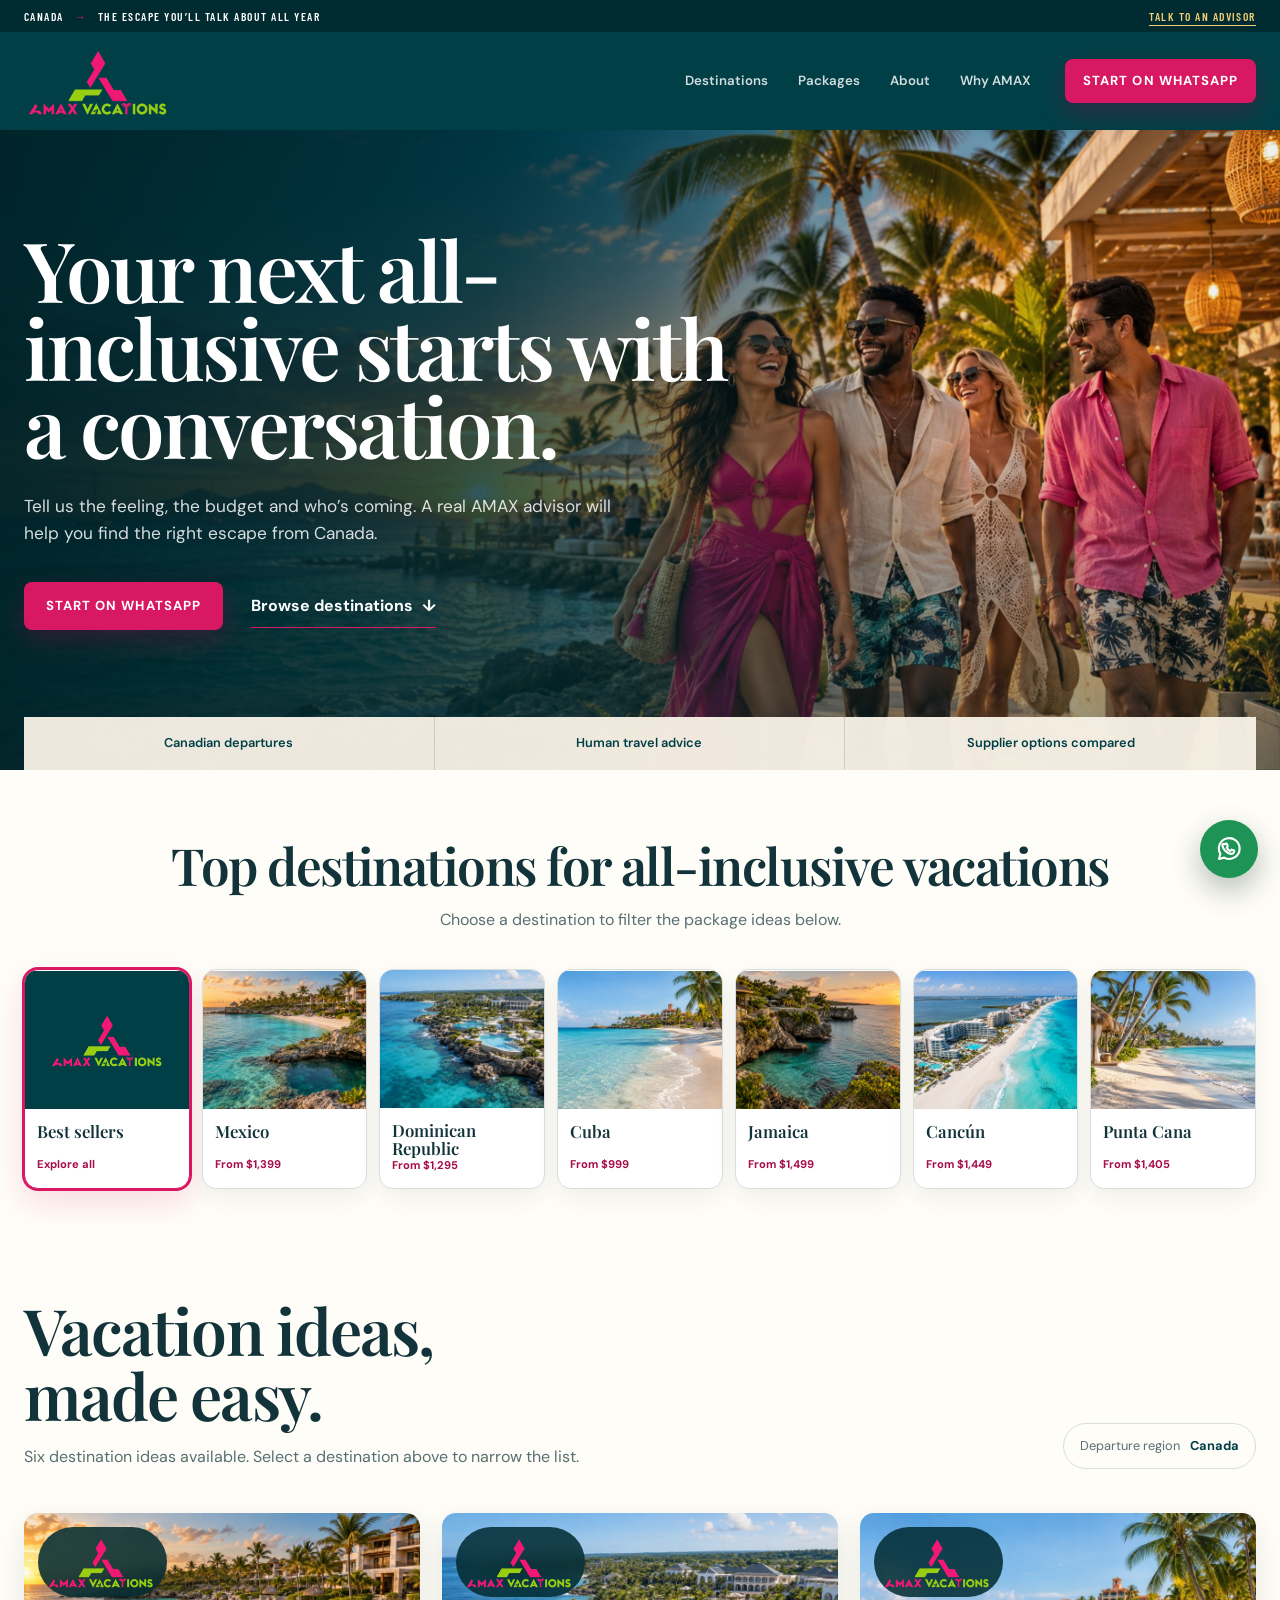
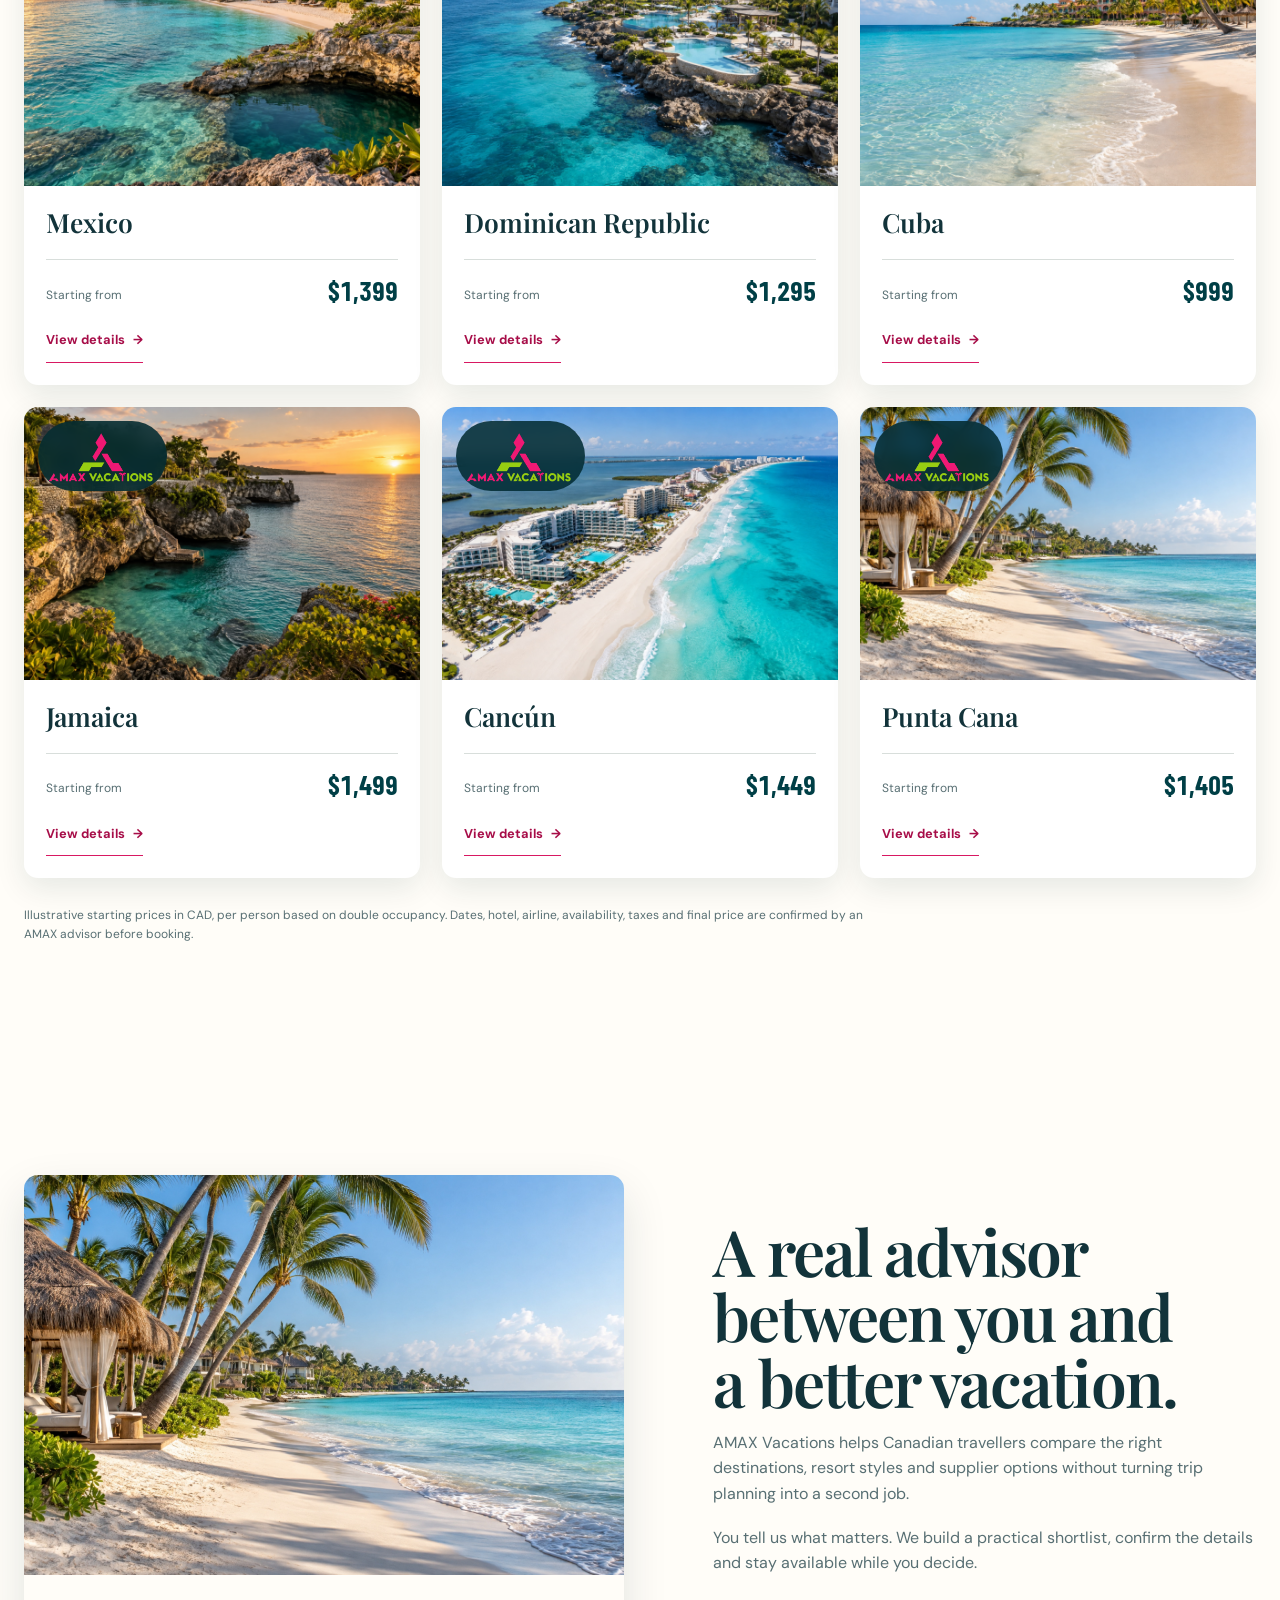
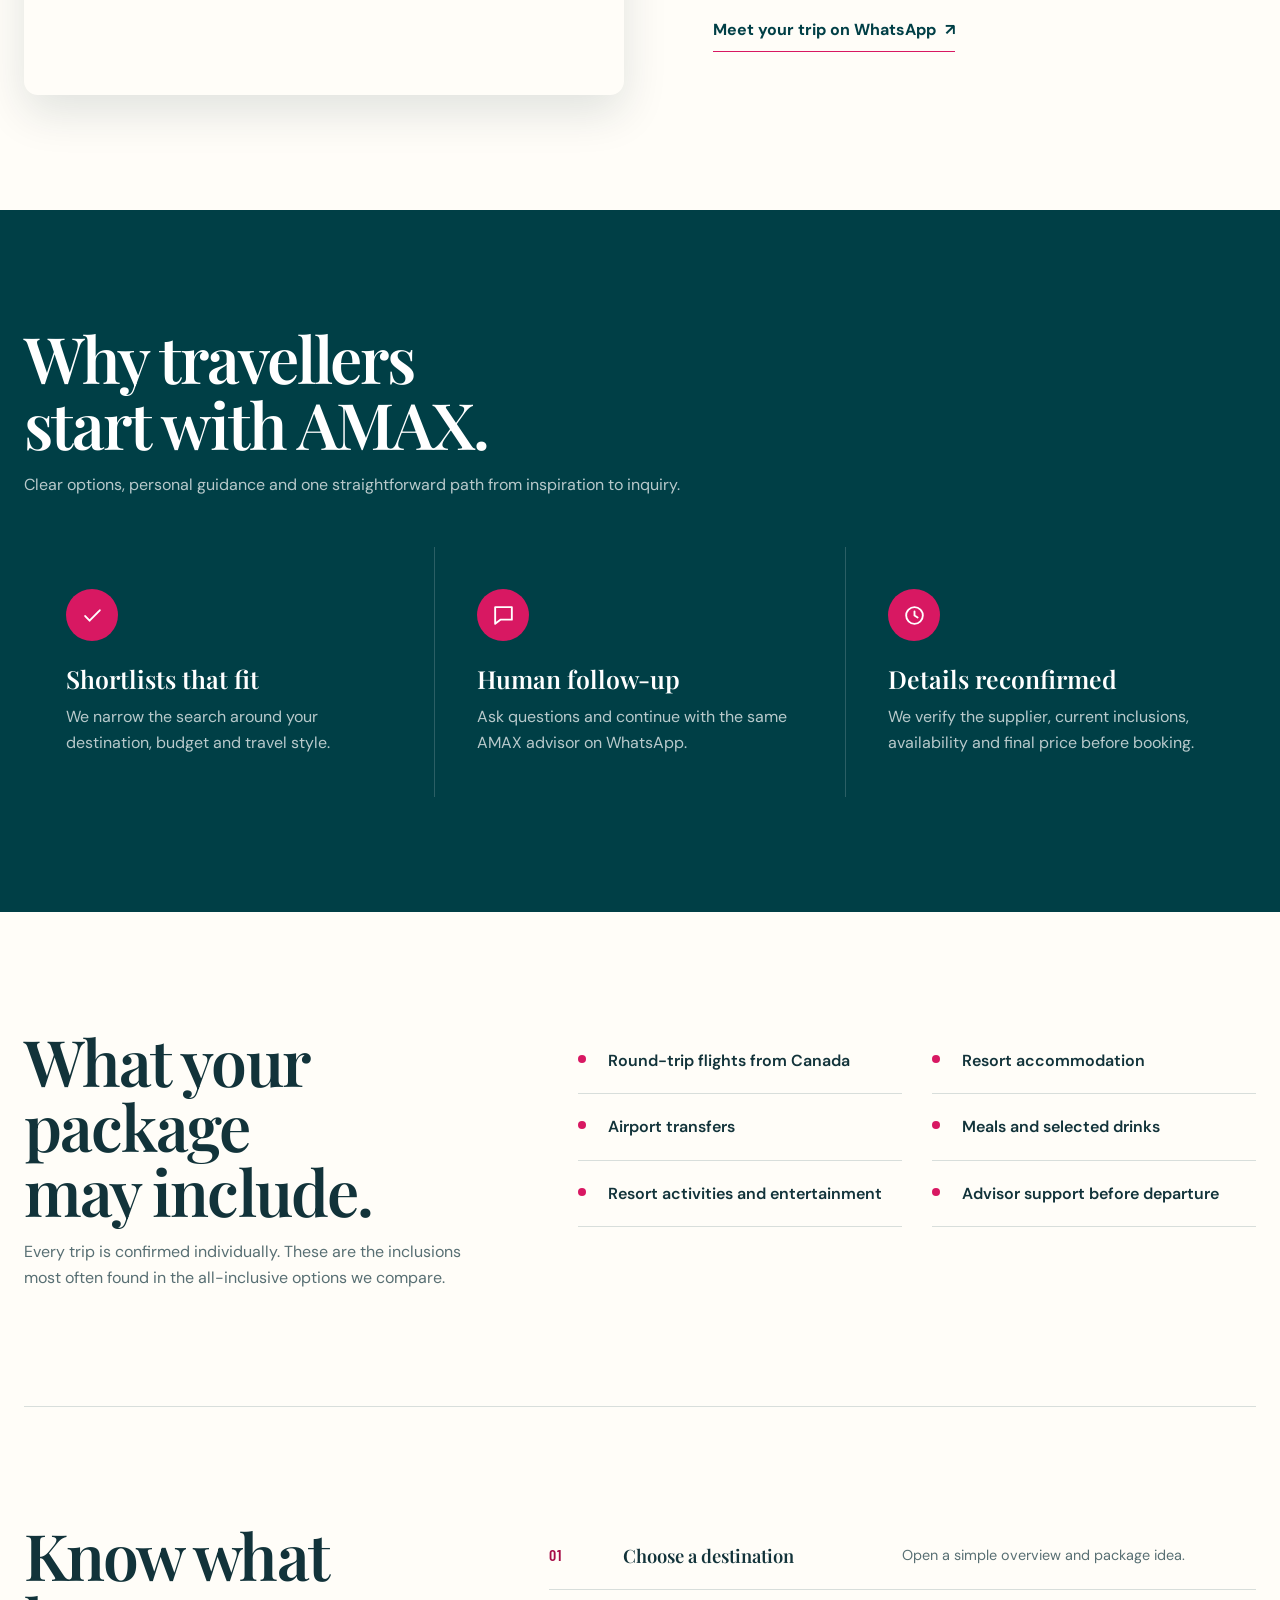
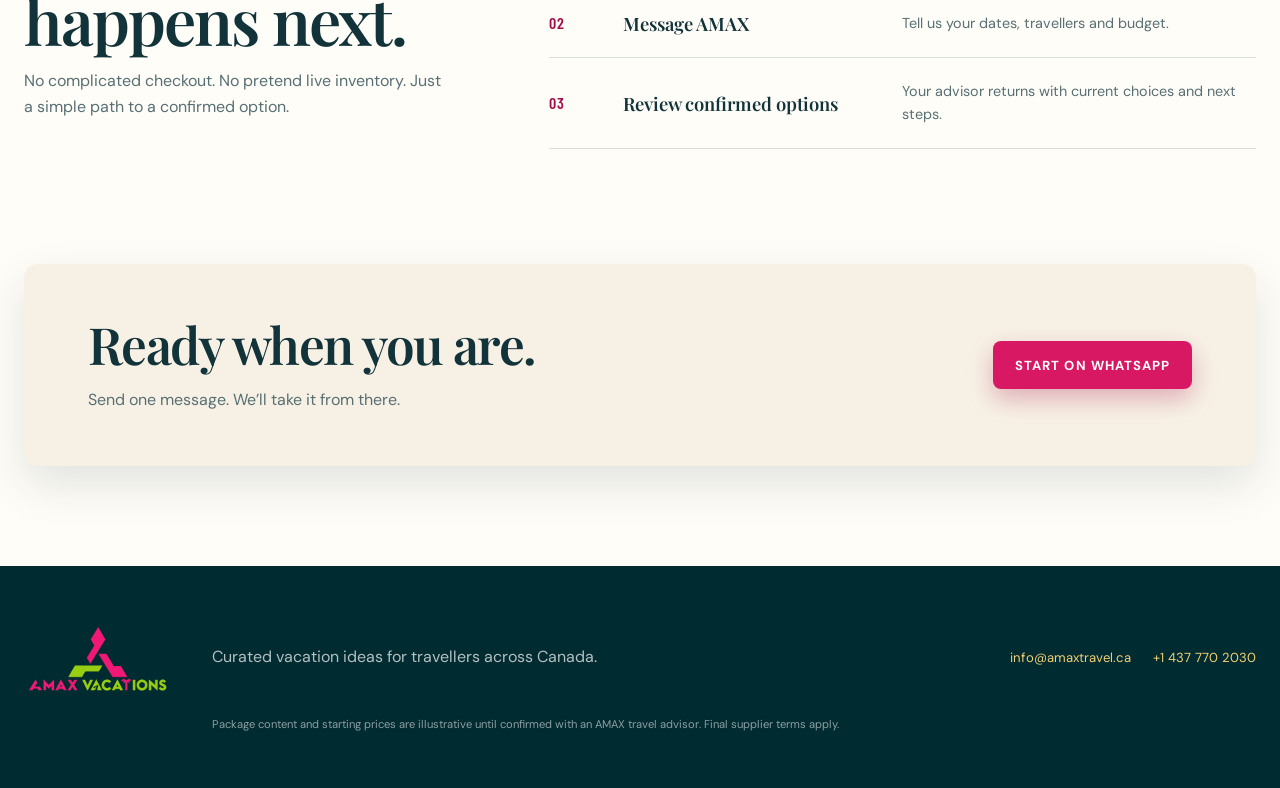
==== commit f89ec7ac: "Polish AMAX destination landing experience" ====
--- a/index.html
+++ b/index.html
@@ -3,11 +3,11 @@
 <head>
   <meta charset="utf-8" />
   <meta name="viewport" content="width=device-width, initial-scale=1, viewport-fit=cover" />
-  <title>AMAX Vacations — All-Inclusive Escapes from Toronto</title>
-  <meta name="description" content="Explore curated all-inclusive vacation packages from Toronto and ask an AMAX travel advisor for current availability and pricing." />
+  <title>AMAX Vacations — All-Inclusive Escapes from Canada</title>
+  <meta name="description" content="Explore curated all-inclusive vacation ideas from Canada and connect with an AMAX travel advisor on WhatsApp." />
   <meta name="theme-color" content="#003f46" />
   <meta property="og:title" content="AMAX Vacations — Find Your Escape" />
-  <meta property="og:description" content="Country-by-country vacation inspiration, package previews and personal AMAX travel advice." />
+  <meta property="og:description" content="Destination-led vacation inspiration with personal AMAX travel advice." />
   <meta property="og:type" content="website" />
   <meta property="og:image" content="assets/campaign/amax-hero.jpg" />
   <link rel="icon" href="assets/logo/logo-mark.png" type="image/png" />
@@ -17,112 +17,82 @@
   <link rel="stylesheet" href="styles.css" />
 </head>
 <body>
-  <a class="skip-link" href="#packages">Skip to vacation packages</a>
-  <div class="announcement"><p>Toronto <span aria-hidden="true">→</span> your next all-inclusive escape</p><a href="#inquire">Talk to a travel advisor</a></div>
+  <a class="skip-link" href="#destinations">Skip to destinations</a>
+  <div class="announcement"><p>Canada <span aria-hidden="true">→</span> the escape you’ll talk about all year</p><a href="https://wa.me/14377702030?text=Hi%20AMAX%20Vacations%20%E2%80%94%20help%20me%20find%20an%20all-inclusive%20vacation." target="_blank" rel="noopener noreferrer">Talk to an advisor</a></div>
   <header class="site-header" id="top">
-    <a class="brand" href="#top" aria-label="AMAX Vacations home"><img src="assets/logo/logo-mark.png" alt="" width="48" height="48" /><span><b>AMAX</b><em>Vacations</em></span></a>
+    <a class="brand" href="#top" aria-label="AMAX Vacations home"><img class="brand-logo" src="assets/logo/amax-logo-color.png" alt="AMAX Vacations" width="1774" height="887" /></a>
     <button class="menu-button" type="button" aria-expanded="false" aria-controls="site-nav"><span></span><span></span><span></span><span class="sr-only">Open menu</span></button>
-    <nav class="site-nav" id="site-nav" aria-label="Primary navigation"><a href="#destinations">Destinations</a><a href="#packages">Packages</a><a href="#why-amax">Why AMAX</a><a href="#inquire">Contact</a></nav>
-    <a class="header-cta" href="#trip-finder">Build my trip</a>
+    <nav class="site-nav" id="site-nav" aria-label="Primary navigation"><a href="#destinations">Destinations</a><a href="#packages">Packages</a><a href="#about">About</a><a href="#why-amax">Why AMAX</a></nav>
+    <a class="button button-primary header-cta" href="https://wa.me/14377702030?text=Hi%20AMAX%20Vacations%20%E2%80%94%20help%20me%20plan%20a%20vacation." target="_blank" rel="noopener noreferrer">Start on WhatsApp</a>
   </header>
 
   <main>
     <section class="hero" aria-labelledby="hero-title">
-      <img class="hero-image" src="assets/campaign/amax-hero.jpg" alt="Friends arriving at a tropical beach resort at sunset" width="1672" height="941" fetchpriority="high" />
+      <img class="hero-image" src="assets/campaign/amax-hero.jpg" alt="Friends enjoying a tropical resort at sunset" width="1672" height="941" fetchpriority="high" />
       <div class="hero-shade"></div>
       <div class="hero-content">
-        <h1 id="hero-title">Go where the feeling takes you.</h1>
-        <p>Curated all-inclusive escapes, standout resorts and a real travel advisor when you are ready.</p>
-        <div class="hero-actions"><a class="button button-primary" href="#packages">Explore packages</a><a class="text-link" href="https://wa.me/14377702030?text=Hi%20AMAX%20Vacations%20%E2%80%94%20help%20me%20find%20an%20all-inclusive%20package." target="_blank" rel="noopener noreferrer">Start on WhatsApp <span aria-hidden="true">↗</span></a></div>
+        <h1 id="hero-title">Your next all-inclusive starts with a conversation.</h1>
+        <p>Tell us the feeling, the budget and who’s coming. A real AMAX advisor will help you find the right escape from Canada.</p>
+        <div class="hero-actions"><a class="button button-primary" href="https://wa.me/14377702030?text=Hi%20AMAX%20Vacations%20%E2%80%94%20I%20am%20ready%20to%20start%20planning%20my%20all-inclusive%20vacation." target="_blank" rel="noopener noreferrer">Start on WhatsApp</a><a class="text-link" href="#destinations">Browse destinations <span aria-hidden="true">↓</span></a></div>
       </div>
+      <div class="hero-trust"><span>Canadian departures</span><span>Human travel advice</span><span>Supplier options compared</span></div>
     </section>
 
-    <form class="trip-finder" id="trip-finder" aria-label="Find a vacation package">
-      <div class="finder-field"><label for="departure">From</label><select id="departure" name="departure"><option>Toronto (YYZ)</option></select></div>
-      <div class="finder-field"><label for="destination">Destination</label><select id="destination" name="destination"><option value="all">Anywhere warm</option><option value="mexico">Mexico</option><option value="dominican">Dominican Republic</option><option value="cuba">Cuba</option><option value="jamaica">Jamaica</option></select></div>
-      <div class="finder-field"><label for="travel-month">Travel month</label><select id="travel-month" name="month"><option>Flexible dates</option><option>November 2026</option><option>December 2026</option><option>January 2027</option><option>February 2027</option></select></div>
-      <div class="finder-field"><label for="travellers">Travellers</label><select id="travellers" name="travellers"><option>2 adults</option><option>1 adult</option><option>2 adults, 1 child</option><option>2 adults, 2 children</option><option>Group of 5+</option></select></div>
-      <button class="button button-primary finder-submit" type="submit">Show me the trips</button>
-    </form>
-
-    <section class="spotlight section" aria-labelledby="spotlight-title">
-      <div class="spotlight-art">
-        <img src="assets/packages/hm-alma-de-bayahibe/exterior-aerial.jpg" alt="Aerial view of HM Alma de Bayahibe and its oceanfront pools" width="1067" height="600" />
-        <div class="discount-burst"><strong>23%</strong><span>off</span></div>
-        <p>AMAX deal spotlight · 4 property photos</p>
-      </div>
-      <div class="spotlight-copy">
-        <div class="deal-status"><span>Limited supplier deal</span><span>Toronto departure</span></div>
-        <h2 id="spotlight-title">HM Alma de Bayahibe</h2>
-        <p class="spotlight-place">La Romana, Dominican Republic</p>
-        <ul class="deal-inclusions" aria-label="Package inclusions">
-          <li>7 days all-inclusive</li><li>Flight + hotel + transfers</li><li>First checked bag included</li>
-        </ul>
-        <div class="deal-pricing">
-          <div><small>Was</small><del>$1,685</del></div>
-          <div class="deal-now"><small>Now from</small><strong>$1,295</strong><span>per adult</span></div>
-          <div class="deal-save"><small>You save</small><strong>$390</strong><span>per adult</span></div>
-        </div>
-        <div class="deal-date"><span>Tue, Nov 24</span><i aria-hidden="true"></i><span>Tue, Dec 1</span></div>
-        <div class="deal-actions"><button class="button button-primary spotlight-inquire" type="button">Claim this deal</button><button class="text-link spotlight-details" type="button">See package details <span aria-hidden="true">→</span></button></div>
-        <p class="deal-disclaimer">Supplier-price snapshot supplied for this campaign. Taxes and fees shown as included. Availability and final price must be reconfirmed by AMAX before booking.</p>
-      </div>
-    </section>
-
-    <section class="destinations section" id="destinations" aria-labelledby="destinations-title">
-      <div class="section-heading"><h2 id="destinations-title">Start with a country. We’ll handle the shortlist.</h2><p>Browse the places travellers ask us about most, then open a package preview to see what your trip could include.</p></div>
-      <div class="destination-grid" role="list">
-        <button class="destination-card destination-card-large" type="button" data-filter="mexico" role="listitem"><img src="assets/campaign/mexico.jpg" alt="Turquoise cenote and coastline in Mexico" width="627" height="627" loading="lazy" /><span class="destination-overlay"></span><span class="destination-copy"><b>Mexico</b><small>Riviera Maya · Cancún · Puerto Vallarta</small></span><span class="destination-count">2 package previews</span></button>
-        <button class="destination-card" type="button" data-filter="dominican" role="listitem"><img src="assets/campaign/dominican-republic.jpg" alt="Palm-lined beach resort in the Dominican Republic" width="627" height="627" loading="lazy" /><span class="destination-overlay"></span><span class="destination-copy"><b>Dominican Republic</b><small>Punta Cana · Puerto Plata</small></span><span class="destination-count">2 package previews</span></button>
-        <button class="destination-card" type="button" data-filter="cuba" role="listitem"><img src="assets/campaign/cuba.jpg" alt="Colourful Havana street leading toward the sea" width="627" height="627" loading="lazy" /><span class="destination-overlay"></span><span class="destination-copy"><b>Cuba</b><small>Varadero · Cayo Coco</small></span><span class="destination-count">2 package previews</span></button>
-        <button class="destination-card destination-card-wide" type="button" data-filter="jamaica" role="listitem"><img src="assets/campaign/jamaica.jpg" alt="Clear-water cove and beach club in Jamaica" width="627" height="627" loading="lazy" /><span class="destination-overlay"></span><span class="destination-copy"><b>Jamaica</b><small>Montego Bay · Negril</small></span><span class="destination-count">2 package previews</span></button>
+    <section class="destination-discovery" id="destinations" aria-labelledby="destinations-title">
+      <div class="section-heading compact"><h2 id="destinations-title">Top destinations for all-inclusive vacations</h2><p>Choose a destination to filter the package ideas below.</p></div>
+      <div class="destination-rail" role="group" aria-label="Filter packages by destination">
+        <button class="destination-tile is-active" type="button" data-filter="all" aria-pressed="true"><span class="tile-all"><img src="assets/logo/amax-logo-color.png" alt="AMAX Vacations" width="1774" height="887" /></span><span class="tile-copy"><b>Best sellers</b><small>Explore all</small></span></button>
+        <button class="destination-tile" type="button" data-filter="mexico" aria-pressed="false"><img src="assets/destinations/mexico.jpg" alt="Riviera Maya resort on a turquoise Caribbean cove" width="1800" height="1200" /><span class="tile-copy"><b>Mexico</b><small>From $1,399</small></span></button>
+        <button class="destination-tile" type="button" data-filter="dominican" aria-pressed="false"><img src="assets/destinations/dominican-republic.jpg" alt="Dominican Republic oceanfront resort" width="1800" height="1200" /><span class="tile-copy"><b>Dominican Republic</b><small>From $1,295</small></span></button>
+        <button class="destination-tile" type="button" data-filter="cuba" aria-pressed="false"><img src="assets/destinations/cuba.jpg" alt="White beach and resort in Varadero, Cuba" width="1800" height="1200" /><span class="tile-copy"><b>Cuba</b><small>From $999</small></span></button>
+        <button class="destination-tile" type="button" data-filter="jamaica" aria-pressed="false"><img src="assets/destinations/jamaica.jpg" alt="Cliffside resort and clear cove in Jamaica" width="1800" height="1200" /><span class="tile-copy"><b>Jamaica</b><small>From $1,499</small></span></button>
+        <button class="destination-tile" type="button" data-filter="cancun" aria-pressed="false"><img src="assets/destinations/cancun.jpg" alt="Cancun hotel zone beside turquoise water" width="1800" height="1200" /><span class="tile-copy"><b>Cancún</b><small>From $1,449</small></span></button>
+        <button class="destination-tile" type="button" data-filter="punta-cana" aria-pressed="false"><img src="assets/destinations/punta-cana.jpg" alt="Palm-lined resort beach in Punta Cana" width="1800" height="1200" /><span class="tile-copy"><b>Punta Cana</b><small>From $1,405</small></span></button>
       </div>
     </section>
 
     <section class="packages section" id="packages" aria-labelledby="packages-title">
-      <div class="package-intro"><div class="section-heading"><h2 id="packages-title">Package ideas worth asking about.</h2><p>These previews show the trip format. Your AMAX advisor confirms the current supplier, hotel, dates, inclusions and final price before you book.</p></div>
-        <div class="filter-row" role="group" aria-label="Filter packages by destination"><button class="filter-chip is-active" type="button" data-filter="all" aria-pressed="true">All packages</button><button class="filter-chip" type="button" data-filter="mexico" aria-pressed="false">Mexico</button><button class="filter-chip" type="button" data-filter="dominican" aria-pressed="false">Dominican Republic</button><button class="filter-chip" type="button" data-filter="cuba" aria-pressed="false">Cuba</button><button class="filter-chip" type="button" data-filter="jamaica" aria-pressed="false">Jamaica</button></div>
+      <div class="package-intro"><div class="section-heading"><h2 id="packages-title">Vacation ideas, made easy.</h2><p id="package-summary" aria-live="polite">Six destination ideas available. Select a destination above to narrow the list.</p></div><p class="departure-pill">Departure region <strong>Canada</strong></p></div>
+      <div class="package-grid" id="package-grid">
+        <article class="package-card" data-country="mexico"><a href="destinations/mexico.html" aria-label="View Mexico vacation details"><div class="package-media"><img src="assets/destinations/mexico.jpg" alt="Riviera Maya resort on a turquoise cove" width="1800" height="1200" loading="lazy" /><span class="package-brand"><img src="assets/logo/amax-logo-color.png" alt="AMAX Vacations" width="1774" height="887" /></span></div><div class="package-body"><h3>Mexico</h3><div class="price-row"><span>Starting from</span><strong>$1,399</strong></div><span class="details-link">View details <span aria-hidden="true">→</span></span></div></a></article>
+        <article class="package-card" data-country="dominican"><a href="destinations/dominican-republic.html" aria-label="View Dominican Republic vacation details"><div class="package-media"><img src="assets/destinations/dominican-republic.jpg" alt="Dominican Republic oceanfront resort" width="1800" height="1200" loading="lazy" /><span class="package-brand"><img src="assets/logo/amax-logo-color.png" alt="AMAX Vacations" width="1774" height="887" /></span></div><div class="package-body"><h3>Dominican Republic</h3><div class="price-row"><span>Starting from</span><strong>$1,295</strong></div><span class="details-link">View details <span aria-hidden="true">→</span></span></div></a></article>
+        <article class="package-card" data-country="cuba"><a href="destinations/cuba.html" aria-label="View Cuba vacation details"><div class="package-media"><img src="assets/destinations/cuba.jpg" alt="White beach and resort in Varadero, Cuba" width="1800" height="1200" loading="lazy" /><span class="package-brand"><img src="assets/logo/amax-logo-color.png" alt="AMAX Vacations" width="1774" height="887" /></span></div><div class="package-body"><h3>Cuba</h3><div class="price-row"><span>Starting from</span><strong>$999</strong></div><span class="details-link">View details <span aria-hidden="true">→</span></span></div></a></article>
+        <article class="package-card" data-country="jamaica"><a href="destinations/jamaica.html" aria-label="View Jamaica vacation details"><div class="package-media"><img src="assets/destinations/jamaica.jpg" alt="Cliffside resort and clear cove in Jamaica" width="1800" height="1200" loading="lazy" /><span class="package-brand"><img src="assets/logo/amax-logo-color.png" alt="AMAX Vacations" width="1774" height="887" /></span></div><div class="package-body"><h3>Jamaica</h3><div class="price-row"><span>Starting from</span><strong>$1,499</strong></div><span class="details-link">View details <span aria-hidden="true">→</span></span></div></a></article>
+        <article class="package-card" data-country="cancun"><a href="destinations/cancun.html" aria-label="View Cancun vacation details"><div class="package-media"><img src="assets/destinations/cancun.jpg" alt="Cancun hotel zone and Caribbean shoreline" width="1800" height="1200" loading="lazy" /><span class="package-brand"><img src="assets/logo/amax-logo-color.png" alt="AMAX Vacations" width="1774" height="887" /></span></div><div class="package-body"><h3>Cancún</h3><div class="price-row"><span>Starting from</span><strong>$1,449</strong></div><span class="details-link">View details <span aria-hidden="true">→</span></span></div></a></article>
+        <article class="package-card" data-country="punta-cana"><a href="destinations/punta-cana.html" aria-label="View Punta Cana vacation details"><div class="package-media"><img src="assets/destinations/punta-cana.jpg" alt="Palm-lined resort beach in Punta Cana" width="1800" height="1200" loading="lazy" /><span class="package-brand"><img src="assets/logo/amax-logo-color.png" alt="AMAX Vacations" width="1774" height="887" /></span></div><div class="package-body"><h3>Punta Cana</h3><div class="price-row"><span>Starting from</span><strong>$1,405</strong></div><span class="details-link">View details <span aria-hidden="true">→</span></span></div></a></article>
       </div>
-      <div class="package-grid" id="package-grid">
-        <article class="package-card" data-country="mexico" data-title="Riviera Maya Beach Week" data-place="Riviera Maya, Mexico" data-image="assets/packages/riviera-maya/riviera-maya-beach-week-v1.png" data-style="Beachfront all-inclusive" data-duration="7 nights" data-best="Couples · Friends" data-description="A relaxed Riviera Maya base with the option to balance resort days, cenotes and a night in Playa del Carmen."><div class="package-media"><img src="assets/packages/riviera-maya/riviera-maya-beach-week-v1.png" alt="Turquoise Riviera Maya coastline, beach resort and natural swimming cove at sunset" width="1536" height="1024" loading="lazy" /><span class="package-brand" aria-label="AMAX Vacations"><img src="assets/logo/logo-mark.png" alt="" width="34" height="34" /><span><b>AMAX</b><small>Vacations</small></span></span></div><div class="package-body"><div class="package-meta"><span>Mexico</span><span>7 nights</span></div><h3>Riviera Maya Beach Week</h3><p>Beachfront all-inclusive · Departing Toronto</p><div class="package-foot"><span><small>Current rate</small>Ask AMAX</span><button type="button" class="details-button">View details</button></div></div></article>
-        <article class="package-card" data-country="mexico" data-title="Cancún After Dark" data-place="Cancún, Mexico" data-image="assets/campaign/mexico.jpg" data-style="Adults-focused all-inclusive" data-duration="7 nights" data-best="Couples · Friends" data-description="A higher-energy escape for travellers who want resort downtime, dining and easy access to Cancún nightlife."><img src="assets/campaign/mexico.jpg" alt="Tropical coastline in Mexico" width="627" height="627" loading="lazy" /><div class="package-body"><div class="package-meta"><span>Mexico</span><span>7 nights</span></div><h3>Cancún After Dark</h3><p>Adults-focused all-inclusive · Departing Toronto</p><div class="package-foot"><span><small>Current rate</small>Ask AMAX</span><button type="button" class="details-button">View details</button></div></div></article>
-        <article class="package-card" data-country="dominican" data-title="Punta Cana Easy Escape" data-place="Punta Cana, Dominican Republic" data-image="assets/campaign/dominican-republic.jpg" data-style="Beach resort all-inclusive" data-duration="7 nights" data-best="Families · Couples" data-description="A simple sun-first week with a broad resort shortlist, airport transfers and family or adults-focused options."><img src="assets/campaign/dominican-republic.jpg" alt="Palm beach resort in the Dominican Republic" width="627" height="627" loading="lazy" /><div class="package-body"><div class="package-meta"><span>Dominican Republic</span><span>7 nights</span></div><h3>Punta Cana Easy Escape</h3><p>Beach resort all-inclusive · Departing Toronto</p><div class="package-foot"><span><small>Current rate</small>Ask AMAX</span><button type="button" class="details-button">View details</button></div></div></article>
-        <article class="package-card" data-country="dominican" data-title="Puerto Plata Value Week" data-place="Puerto Plata, Dominican Republic" data-image="assets/campaign/dominican-republic.jpg" data-style="Value-led all-inclusive" data-duration="7 nights" data-best="Families · Groups" data-description="A value-led package format with beach time, resort entertainment and room options for different group sizes."><img src="assets/campaign/dominican-republic.jpg" alt="Tropical Dominican beach with palms" width="627" height="627" loading="lazy" /><div class="package-body"><div class="package-meta"><span>Dominican Republic</span><span>7 nights</span></div><h3>Puerto Plata Value Week</h3><p>Value-led all-inclusive · Departing Toronto</p><div class="package-foot"><span><small>Current rate</small>Ask AMAX</span><button type="button" class="details-button">View details</button></div></div></article>
-        <article class="package-card" data-country="cuba" data-title="Varadero Classic" data-place="Varadero, Cuba" data-image="assets/campaign/cuba.jpg" data-style="Beach all-inclusive" data-duration="7 nights" data-best="Couples · Families" data-description="A classic white-sand vacation with a straightforward resort stay and the option to add a Havana day experience."><img src="assets/campaign/cuba.jpg" alt="Colourful Cuban street near the ocean" width="627" height="627" loading="lazy" /><div class="package-body"><div class="package-meta"><span>Cuba</span><span>7 nights</span></div><h3>Varadero Classic</h3><p>Beach all-inclusive · Departing Toronto</p><div class="package-foot"><span><small>Current rate</small>Ask AMAX</span><button type="button" class="details-button">View details</button></div></div></article>
-        <article class="package-card" data-country="cuba" data-title="Cayo Coco Quiet Coast" data-place="Cayo Coco, Cuba" data-image="assets/campaign/cuba.jpg" data-style="Relaxed all-inclusive" data-duration="7 nights" data-best="Couples · Quiet escapes" data-description="A slower island-style week built around long beach days, a relaxed resort atmosphere and uncomplicated planning."><img src="assets/campaign/cuba.jpg" alt="Cuban coastal scene" width="627" height="627" loading="lazy" /><div class="package-body"><div class="package-meta"><span>Cuba</span><span>7 nights</span></div><h3>Cayo Coco Quiet Coast</h3><p>Relaxed all-inclusive · Departing Toronto</p><div class="package-foot"><span><small>Current rate</small>Ask AMAX</span><button type="button" class="details-button">View details</button></div></div></article>
-        <article class="package-card" data-country="jamaica" data-title="Montego Bay Social" data-place="Montego Bay, Jamaica" data-image="assets/campaign/jamaica.jpg" data-style="Lively all-inclusive" data-duration="7 nights" data-best="Friends · Couples" data-description="A social resort week with warm water, easy excursions and options for travellers who want energy after sunset."><img src="assets/campaign/jamaica.jpg" alt="Jamaican cove and beach club" width="627" height="627" loading="lazy" /><div class="package-body"><div class="package-meta"><span>Jamaica</span><span>7 nights</span></div><h3>Montego Bay Social</h3><p>Lively all-inclusive · Departing Toronto</p><div class="package-foot"><span><small>Current rate</small>Ask AMAX</span><button type="button" class="details-button">View details</button></div></div></article>
-        <article class="package-card" data-country="jamaica" data-title="Negril Slow Days" data-place="Negril, Jamaica" data-image="assets/campaign/jamaica.jpg" data-style="Boutique beach escape" data-duration="7 nights" data-best="Couples · Friends" data-description="A beach-forward Negril stay for travellers who care more about sunsets, swimming and local rhythm than a packed schedule."><img src="assets/campaign/jamaica.jpg" alt="Clear-water cliffside cove in Jamaica" width="627" height="627" loading="lazy" /><div class="package-body"><div class="package-meta"><span>Jamaica</span><span>7 nights</span></div><h3>Negril Slow Days</h3><p>Boutique beach escape · Departing Toronto</p><div class="package-foot"><span><small>Current rate</small>Ask AMAX</span><button type="button" class="details-button">View details</button></div></div></article>
-      </div>
-      <p class="inventory-note">Package names are draft collection concepts. Availability, property, supplier, inclusions and price are confirmed by an AMAX travel advisor.</p>
+      <p class="inventory-note">Illustrative starting prices in CAD, per person based on double occupancy. Dates, hotel, airline, availability, taxes and final price are confirmed by an AMAX advisor before booking.</p>
     </section>
 
-    <section class="included" id="why-amax" aria-labelledby="included-title">
-      <div class="included-copy"><h2 id="included-title">Less vacation math. More human help.</h2><p>Tell us what kind of week you want. We’ll use current supplier options to narrow the search, explain the trade-offs and follow up with the packages that fit.</p><a class="button button-light" href="#inquire">Ask AMAX to shortlist it</a></div>
-      <ul class="included-list">
-        <li><span aria-hidden="true"><svg viewBox="0 0 24 24"><path d="M3 11h18M5 16h14M7 6h10" /></svg></span><div><b>One useful shortlist</b><small>Country, dates and traveller mix first.</small></div></li>
-        <li><span aria-hidden="true"><svg viewBox="0 0 24 24"><path d="M4 12a8 8 0 1 0 16 0 8 8 0 1 0-16 0m8-4v4l3 2" /></svg></span><div><b>Current details</b><small>Price and availability confirmed before booking.</small></div></li>
-        <li><span aria-hidden="true"><svg viewBox="0 0 24 24"><path d="M5 4h14v12H9l-4 4V4Z" /></svg></span><div><b>A real follow-up</b><small>Continue by WhatsApp, email or phone.</small></div></li>
-      </ul>
+    <section class="about section" id="about" aria-labelledby="about-title">
+      <div class="about-photo"><img src="assets/destinations/punta-cana.jpg" alt="Quiet palm-lined Caribbean resort beach" width="1800" height="1200" loading="lazy" /></div>
+      <div class="about-copy"><h2 id="about-title">A real advisor between you and a better vacation.</h2><p>AMAX Vacations helps Canadian travellers compare the right destinations, resort styles and supplier options without turning trip planning into a second job.</p><p>You tell us what matters. We build a practical shortlist, confirm the details and stay available while you decide.</p><a class="text-link dark" href="https://wa.me/14377702030?text=Hi%20AMAX%20Vacations%20%E2%80%94%20I%20would%20like%20to%20speak%20with%20an%20advisor." target="_blank" rel="noopener noreferrer">Meet your trip on WhatsApp <span aria-hidden="true">↗</span></a></div>
     </section>
 
-    <section class="vietnam-feature" aria-labelledby="vietnam-title"><img src="assets/05-the-night.jpg" alt="Night coastline in Vietnam" width="1200" height="675" loading="lazy" /><div><h2 id="vietnam-title">Looking beyond the all-inclusive?</h2><p>Vietnam 2027 is AMAX’s first cinematic itinerary concept—Ban Gioc, Con Dao, Sapa and Phu Quoc in one extraordinary route.</p><button class="text-link vietnam-interest" type="button">Ask about Vietnam 2027 <span aria-hidden="true">→</span></button></div></section>
+    <section class="why" id="why-amax" aria-labelledby="why-title">
+      <div class="section-heading light"><h2 id="why-title">Why travellers start with AMAX.</h2><p>Clear options, personal guidance and one straightforward path from inspiration to inquiry.</p></div>
+      <div class="benefit-grid">
+        <article><span class="benefit-icon" aria-hidden="true"><svg viewBox="0 0 24 24"><path d="M5 12.5 9.2 17 19 7"/></svg></span><h3>Shortlists that fit</h3><p>We narrow the search around your destination, budget and travel style.</p></article>
+        <article><span class="benefit-icon" aria-hidden="true"><svg viewBox="0 0 24 24"><path d="M4 4h16v12H9l-5 4V4Z"/></svg></span><h3>Human follow-up</h3><p>Ask questions and continue with the same AMAX advisor on WhatsApp.</p></article>
+        <article><span class="benefit-icon" aria-hidden="true"><svg viewBox="0 0 24 24"><circle cx="12" cy="12" r="8"/><path d="M12 8v4l3 2"/></svg></span><h3>Details reconfirmed</h3><p>We verify the supplier, current inclusions, availability and final price before booking.</p></article>
+      </div>
+    </section>
 
-    <section class="inquiry section" id="inquire" aria-labelledby="inquiry-title">
-      <div class="inquiry-copy"><h2 id="inquiry-title">Tell us where you want to wake up.</h2><p>Share the basics and an AMAX travel advisor will follow up to confirm the latest matching options.</p><div class="contact-method"><span>Prefer WhatsApp?</span><a href="https://wa.me/14377702030?text=Hi%20AMAX%20Vacations%20%E2%80%94%20I%20would%20like%20help%20finding%20a%20vacation%20package." target="_blank" rel="noopener noreferrer">Message +1 437 770 2030 <span aria-hidden="true">↗</span></a></div></div>
-      <form class="lead-form" id="lead-form" novalidate>
-        <div class="field-pair"><div class="field"><label for="name">Name <span aria-hidden="true">*</span></label><input id="name" name="name" autocomplete="name" required /></div><div class="field"><label for="phone">Phone <span aria-hidden="true">*</span></label><input id="phone" name="phone" type="tel" autocomplete="tel" inputmode="tel" required /></div></div>
-        <div class="field"><label for="email">Email <span aria-hidden="true">*</span></label><input id="email" name="email" type="email" autocomplete="email" inputmode="email" required /></div>
-        <div class="field"><label for="interest">Destination interest <span aria-hidden="true">*</span></label><select id="interest" name="interest" required><option value="">Choose a destination</option><option>Mexico</option><option>Dominican Republic</option><option>Cuba</option><option>Jamaica</option><option>Vietnam 2027</option><option>Help me decide</option></select></div>
-        <div class="field"><label for="notes">What would make this trip right?</label><textarea id="notes" name="notes" rows="3" placeholder="Dates, travellers, budget range or the kind of trip you want"></textarea></div>
-        <p class="form-error" id="form-error" role="alert"></p><p class="form-status" id="form-status" aria-live="polite"></p>
-        <button class="button button-primary" type="submit">Request my shortlist</button><small class="privacy-note">This draft opens your email app with the enquiry details. No form data is stored on this website.</small>
-      </form>
+    <section class="included section" aria-labelledby="included-title">
+      <div class="section-heading"><h2 id="included-title">What your package may include.</h2><p>Every trip is confirmed individually. These are the inclusions most often found in the all-inclusive options we compare.</p></div>
+      <ul class="included-grid"><li>Round-trip flights from Canada</li><li>Resort accommodation</li><li>Airport transfers</li><li>Meals and selected drinks</li><li>Resort activities and entertainment</li><li>Advisor support before departure</li></ul>
     </section>
+
+    <section class="reassurance section" aria-labelledby="reassurance-title">
+      <div><h2 id="reassurance-title">Know what happens next.</h2><p>No complicated checkout. No pretend live inventory. Just a simple path to a confirmed option.</p></div>
+      <ol><li><strong>Choose a destination</strong><span>Open a simple overview and package idea.</span></li><li><strong>Message AMAX</strong><span>Tell us your dates, travellers and budget.</span></li><li><strong>Review confirmed options</strong><span>Your advisor returns with current choices and next steps.</span></li></ol>
+    </section>
+
+    <section class="final-cta" aria-labelledby="final-title"><div><h2 id="final-title">Ready when you are.</h2><p>Send one message. We’ll take it from there.</p></div><a class="button button-primary" href="https://wa.me/14377702030?text=Hi%20AMAX%20Vacations%20%E2%80%94%20I%20am%20ready%20to%20plan%20my%20trip." target="_blank" rel="noopener noreferrer">Start on WhatsApp</a></section>
   </main>
 
-  <dialog class="package-dialog" id="package-dialog" aria-labelledby="dialog-title"><button class="dialog-close" type="button" aria-label="Close package details"><svg viewBox="0 0 24 24" aria-hidden="true"><path d="m6 6 12 12M18 6 6 18" /></svg></button><div class="dialog-gallery"><img id="dialog-image" src="assets/campaign/mexico.jpg" alt="" width="627" height="627" /><div class="dialog-thumbnails" id="dialog-thumbnails" aria-label="Property photo gallery" hidden></div></div><div class="dialog-content"><p class="dialog-place" id="dialog-place"></p><h2 id="dialog-title"></h2><p id="dialog-description"></p><dl><div><dt>Trip style</dt><dd id="dialog-style"></dd></div><div><dt>Duration</dt><dd id="dialog-duration"></dd></div><div><dt>Good for</dt><dd id="dialog-best"></dd></div><div><dt>Price</dt><dd>Confirmed with current supplier options</dd></div></dl><p class="dialog-note">Flights, hotel, transfers, meals and other inclusions vary by selected supplier and property.</p><button class="button button-primary dialog-inquire" type="button">Request this package</button></div></dialog>
-
-  <footer class="site-footer"><a class="brand footer-brand" href="#top" aria-label="AMAX Vacations home"><img src="assets/logo/logo-mark.png" alt="" width="48" height="48" /><span><b>AMAX</b><em>Vacations</em></span></a><p>Vacation ideas from Toronto, shaped around you.</p><div class="footer-links"><a href="mailto:info@amaxtravel.ca">info@amaxtravel.ca</a><a href="tel:+14377702030">+1 437 770 2030</a><a href="#inquire">Plan a trip</a></div><small>Package details and prices are subject to supplier availability and confirmation. This website is an enquiry experience and does not process bookings or payments.</small></footer>
-  <script src="app.js"></script>
+  <footer class="site-footer"><a class="brand footer-brand" href="#top" aria-label="AMAX Vacations home"><img class="brand-logo" src="assets/logo/amax-logo-color.png" alt="AMAX Vacations" width="1774" height="887" /></a><p>Curated vacation ideas for travellers across Canada.</p><div class="footer-links"><a href="mailto:info@amaxtravel.ca">info@amaxtravel.ca</a><a href="tel:+14377702030">+1 437 770 2030</a></div><small>Package content and starting prices are illustrative until confirmed with an AMAX travel advisor. Final supplier terms apply.</small></footer>
+  <a class="whatsapp-float" href="https://wa.me/14377702030?text=Hi%20AMAX%20Vacations%20%E2%80%94%20help%20me%20find%20a%20vacation." target="_blank" rel="noopener noreferrer" aria-label="Start a WhatsApp chat with AMAX Vacations"><svg viewBox="0 0 24 24" aria-hidden="true"><path d="M20.5 11.6a8.3 8.3 0 0 1-12.3 7.3L4 20l1.1-4.1A8.3 8.3 0 1 1 20.5 11.6Z"/><path d="M8.8 8.1c.2-.4.4-.4.7-.4h.4c.1 0 .3 0 .4.3l.6 1.5c.1.2.1.3 0 .5l-.5.7c-.1.1-.2.3 0 .5.5 1 1.3 1.8 2.3 2.3.2.1.4.1.5-.1l.7-.8c.2-.2.3-.2.5-.1l1.5.7c.2.1.3.2.3.4 0 .2-.1 1.1-.7 1.6-.5.5-1.2.8-2 .7-1.3-.2-2.9-1-4.2-2.2-1.6-1.5-2.5-3.4-2.6-4.6 0-.5.2-.8.3-1Z"/></svg></a>
+  <script src="app.js" defer></script>
 </body>
 </html>
--- a/styles.css
+++ b/styles.css
@@ -1,20 +1,19 @@
-:root{--deep:#002f35;--teal:#003f46;--cream:#f8f4e9;--paper:#fffdf7;--ink:#112d30;--muted:#53676a;--pink:#d51f66;--pink-dark:#ad124d;--gold:#e6c76b;--line:#d9ded8;--shadow:0 22px 60px rgba(0,47,53,.16);--max:1240px;--radius:14px;--ease:cubic-bezier(.16,1,.3,1)}
-*{box-sizing:border-box}html{scroll-behavior:smooth;scrollbar-color:var(--pink) var(--deep)}body{margin:0;background:var(--paper);color:var(--ink);font:400 16px/1.6 "DM Sans",sans-serif;overflow-x:hidden}body.dialog-open{overflow:hidden}::selection{background:var(--gold);color:var(--deep)}a,button,select,input,textarea{font:inherit}a{color:inherit;text-underline-offset:.2em}button,select{cursor:pointer}img{display:block;max-width:100%}:focus-visible{outline:3px solid var(--gold);outline-offset:4px}.sr-only{position:absolute;width:1px;height:1px;padding:0;margin:-1px;overflow:hidden;clip:rect(0,0,0,0);white-space:nowrap;border:0}.skip-link{position:fixed;z-index:1000;top:12px;left:12px;transform:translateY(-160%);background:var(--cream);color:var(--deep);padding:12px 18px;border-radius:999px;font-weight:700}.skip-link:focus{transform:none}
-.announcement{min-height:35px;padding:6px clamp(18px,4vw,64px);display:flex;align-items:center;justify-content:center;gap:32px;background:var(--deep);color:var(--cream);text-transform:uppercase;letter-spacing:.13em;font:600 .78rem/1.3 "Barlow Condensed",sans-serif}.announcement p{margin:0}.announcement p span{color:var(--pink);padding:0 5px}.announcement a{color:var(--gold);font-size:.72rem}
-.site-header{min-height:84px;padding:14px max(24px,calc((100vw - var(--max))/2));display:flex;align-items:center;gap:36px;background:var(--teal);color:var(--cream);position:relative;z-index:20}.brand{display:inline-flex;align-items:center;gap:11px;text-decoration:none;min-height:48px}.brand img{width:42px;height:42px;object-fit:contain;filter:brightness(0) invert(1)}.brand span{display:flex;flex-direction:column;line-height:.9}.brand b{font:700 1.25rem/1 "Barlow Condensed",sans-serif;letter-spacing:.22em}.brand em{color:var(--gold);font:italic 600 .82rem/1 "Playfair Display",serif;letter-spacing:.12em}.site-nav{margin-left:auto;display:flex;align-items:center;gap:clamp(20px,3vw,42px)}.site-nav a{position:relative;min-height:44px;display:inline-flex;align-items:center;color:rgba(248,244,233,.82);text-decoration:none;font:600 .86rem/1 "Barlow Condensed",sans-serif;text-transform:uppercase;letter-spacing:.13em}.site-nav a:after{content:"";position:absolute;left:0;right:100%;bottom:6px;height:2px;background:var(--pink);transition:right .25s var(--ease)}.site-nav a:hover:after{right:0}.header-cta{min-height:48px;padding:0 20px;border:1px solid rgba(248,244,233,.7);display:inline-flex;align-items:center;justify-content:center;text-decoration:none;text-transform:uppercase;letter-spacing:.11em;font:700 .9rem/1 "Barlow Condensed",sans-serif;transition:.2s}.header-cta:hover{background:var(--cream);color:var(--deep)}.menu-button{display:none;background:none;color:inherit;border:0;width:48px;height:48px;padding:12px}.menu-button span:not(.sr-only){display:block;height:2px;background:currentColor;margin:5px 0;transition:.2s}
-.hero{min-height:690px;position:relative;display:grid;align-items:center;overflow:hidden;background:var(--deep);color:var(--cream)}.hero-image,.hero-shade{position:absolute;inset:0;width:100%;height:100%}.hero-image{object-fit:cover;object-position:center;animation:hero-settle 1.4s var(--ease) both}.hero-shade{background:linear-gradient(90deg,rgba(0,36,40,.96),rgba(0,47,53,.82) 32%,rgba(0,47,53,.18) 64%,rgba(0,0,0,.08)),linear-gradient(0deg,rgba(0,35,40,.38),transparent 40%)}.hero-content{position:relative;z-index:2;width:min(720px,92vw);margin-left:max(24px,calc((100vw - var(--max))/2));padding:80px 0 136px}.hero h1{max-width:8ch;margin:0;font:600 clamp(4rem,7.3vw,6rem)/.92 "Playfair Display",serif;letter-spacing:-.035em;text-wrap:balance}.hero p{max-width:44ch;margin:28px 0 34px;color:rgba(248,244,233,.86);font-size:clamp(1.08rem,1.6vw,1.3rem)}.hero-actions{display:flex;align-items:center;flex-wrap:wrap;gap:28px}.button{min-height:50px;padding:13px 22px;border:0;display:inline-flex;align-items:center;justify-content:center;text-decoration:none;text-transform:uppercase;letter-spacing:.11em;font:700 .9rem/1 "Barlow Condensed",sans-serif;transition:transform .2s var(--ease),background .2s,box-shadow .2s}.button:hover{transform:translateY(-2px)}.button:active{transform:none}.button-primary{background:var(--pink);color:#fff;box-shadow:0 12px 30px rgba(213,31,102,.28)}.button-primary:hover{background:var(--pink-dark);box-shadow:0 16px 36px rgba(213,31,102,.34)}.button-light{background:var(--cream);color:var(--deep)}.text-link{min-height:44px;padding:4px 0;border:0;border-bottom:2px solid var(--pink);background:none;color:inherit;display:inline-flex;align-items:center;gap:8px;text-decoration:none;font:700 .9rem/1 "Barlow Condensed",sans-serif;text-transform:uppercase;letter-spacing:.12em}
-.trip-finder{position:relative;z-index:4;width:min(calc(100% - 48px),var(--max));margin:-68px auto 0;padding:20px;display:grid;grid-template-columns:repeat(4,1fr) auto;align-items:end;background:var(--cream);box-shadow:var(--shadow);border-radius:var(--radius)}.finder-field{min-width:0;padding:2px 22px;border-right:1px solid #c9cec8}.finder-field label{display:block;margin-bottom:3px;color:var(--muted);text-transform:uppercase;letter-spacing:.13em;font:600 .72rem/1.3 "Barlow Condensed",sans-serif}.finder-field select{width:100%;min-height:44px;padding:0 24px 0 0;border:0;background:transparent;color:var(--ink);font-weight:600}.finder-submit{margin-left:20px;min-width:190px}
-.spotlight{padding-bottom:clamp(70px,8vw,110px);display:grid;grid-template-columns:.82fr 1.18fr;gap:0}.spotlight-art{position:relative;min-height:590px;border-radius:var(--radius) 0 0 var(--radius);overflow:hidden;background:var(--teal)}.spotlight-art>img{width:100%;height:100%;object-fit:cover}.spotlight-art:after{content:"";position:absolute;inset:0;background:linear-gradient(0deg,rgba(0,47,53,.7),transparent 48%)}.spotlight-art>p{position:absolute;z-index:2;left:30px;bottom:24px;margin:0;color:#fff;text-transform:uppercase;letter-spacing:.15em;font:700 .78rem/1 "Barlow Condensed",sans-serif}.discount-burst{position:absolute;z-index:3;top:24px;right:24px;width:126px;height:126px;display:grid;place-content:center;text-align:center;border-radius:50%;background:var(--pink);color:#fff;box-shadow:0 15px 38px rgba(0,0,0,.25);transform:rotate(5deg)}.discount-burst:before{content:"";position:absolute;inset:8px;border:1px solid rgba(255,255,255,.55);border-radius:50%}.discount-burst strong{font:700 3rem/.75 "Barlow Condensed",sans-serif}.discount-burst span{text-transform:uppercase;letter-spacing:.15em;font:700 .9rem/1.4 "Barlow Condensed",sans-serif}.spotlight-copy{padding:clamp(38px,5vw,68px);border-radius:0 var(--radius) var(--radius) 0;background:var(--deep);color:var(--cream);box-shadow:var(--shadow)}.deal-status{display:flex;flex-wrap:wrap;gap:8px}.deal-status span{padding:7px 10px;border-radius:999px;background:rgba(213,31,102,.18);color:#ff9ec2;text-transform:uppercase;letter-spacing:.1em;font:700 .7rem/1 "Barlow Condensed",sans-serif}.deal-status span+span{background:rgba(230,199,107,.13);color:var(--gold)}.spotlight h2{margin:24px 0 5px;font:600 clamp(2.8rem,5vw,5rem)/.95 "Playfair Display",serif;letter-spacing:-.03em}.spotlight-place{margin:0;color:rgba(248,244,233,.72);font-size:1.05rem}.deal-inclusions{display:flex;flex-wrap:wrap;gap:10px 24px;margin:28px 0;padding:0;list-style:none}.deal-inclusions li{position:relative;padding-left:20px;color:rgba(248,244,233,.84);font-size:.85rem}.deal-inclusions li:before{content:"✓";position:absolute;left:0;color:var(--gold);font-weight:700}.deal-pricing{padding:26px 0;display:grid;grid-template-columns:.65fr 1.15fr .8fr;align-items:end;gap:24px;border-top:1px solid rgba(248,244,233,.16);border-bottom:1px solid rgba(248,244,233,.16)}.deal-pricing>div{display:flex;flex-direction:column}.deal-pricing small{color:rgba(248,244,233,.58);text-transform:uppercase;letter-spacing:.1em;font:600 .65rem/1.4 "Barlow Condensed",sans-serif}.deal-pricing del{color:rgba(248,244,233,.58);font-size:1.15rem}.deal-now strong{color:#fff;font:700 clamp(3.6rem,6vw,5.8rem)/.8 "Barlow Condensed",sans-serif;letter-spacing:-.025em}.deal-pricing span{color:rgba(248,244,233,.62);font-size:.75rem}.deal-save strong{color:var(--gold);font:700 1.85rem/1 "Barlow Condensed",sans-serif}.deal-date{margin:22px 0;display:flex;align-items:center;gap:14px;color:var(--cream);font-weight:600}.deal-date i{width:45px;height:1px;background:var(--pink);position:relative}.deal-date i:after{content:"";position:absolute;right:0;top:-3px;width:7px;height:7px;border-top:1px solid var(--pink);border-right:1px solid var(--pink);transform:rotate(45deg)}.deal-actions{display:flex;align-items:center;flex-wrap:wrap;gap:24px}.deal-disclaimer{margin:22px 0 0;color:rgba(248,244,233,.5);font-size:.7rem;line-height:1.5}
-.section{width:min(calc(100% - 48px),var(--max));margin:0 auto;padding:clamp(90px,11vw,150px) 0}.section-heading{max-width:760px}.section-heading h2,.included h2,.vietnam-feature h2,.inquiry h2{margin:0 0 20px;font:600 clamp(2.5rem,5vw,4.6rem)/1 "Playfair Display",serif;letter-spacing:-.03em;text-wrap:balance}.section-heading p{max-width:65ch;margin:0;color:var(--muted);font-size:1.05rem}
-.destination-grid{margin-top:56px;display:grid;grid-template-columns:1.4fr 1fr 1fr;grid-template-rows:310px 310px;gap:14px}.destination-card{position:relative;padding:0;border:0;border-radius:var(--radius);overflow:hidden;text-align:left;color:#fff;background:var(--teal);box-shadow:0 12px 28px rgba(0,47,53,.12)}.destination-card-large{grid-row:span 2}.destination-card-wide{grid-column:span 2}.destination-card img,.destination-overlay{position:absolute;inset:0;width:100%;height:100%}.destination-card img{object-fit:cover;transition:transform .7s var(--ease),filter .4s}.destination-overlay{background:linear-gradient(0deg,rgba(0,38,42,.92),rgba(0,38,42,.05) 65%)}.destination-card:hover img{transform:scale(1.045);filter:saturate(1.05)}.destination-copy{position:absolute;z-index:2;left:26px;right:26px;bottom:24px;display:flex;flex-direction:column}.destination-copy b{font:600 clamp(1.65rem,2.5vw,2.6rem)/1.05 "Playfair Display",serif}.destination-copy small{margin-top:8px;color:rgba(255,255,255,.78);font-size:.83rem}.destination-count{position:absolute;z-index:2;top:18px;left:18px;padding:7px 10px;background:rgba(0,47,53,.88);border-radius:999px;color:var(--cream);font:600 .67rem/1 "Barlow Condensed",sans-serif;text-transform:uppercase;letter-spacing:.1em}
-.packages{padding-top:10px}.package-intro{display:flex;align-items:end;justify-content:space-between;gap:40px}.filter-row{max-width:470px;display:flex;flex-wrap:wrap;justify-content:flex-end;gap:8px}.filter-chip{min-height:44px;padding:8px 14px;border:1px solid var(--line);border-radius:999px;background:transparent;color:var(--muted);font-size:.82rem;font-weight:600;transition:.2s}.filter-chip.is-active,.filter-chip:hover{background:var(--teal);border-color:var(--teal);color:#fff}.package-grid{margin-top:48px;display:grid;grid-template-columns:repeat(4,1fr);gap:18px}.package-card{min-width:0;border-radius:var(--radius);overflow:hidden;background:#fff;box-shadow:0 12px 34px rgba(0,47,53,.1);transition:transform .28s var(--ease),box-shadow .28s}.package-card[hidden]{display:none}.package-card:hover{transform:translateY(-5px);box-shadow:0 20px 42px rgba(0,47,53,.16)}.package-card>img,.package-media{width:100%;aspect-ratio:1.25}.package-card>img,.package-media>img{width:100%;height:100%;object-fit:cover}.package-media{position:relative;overflow:hidden;background:var(--teal)}.package-media:after{content:"";position:absolute;inset:auto 0 0;height:48%;background:linear-gradient(0deg,rgba(0,35,39,.68),transparent)}.package-brand{position:absolute;z-index:1;left:14px;bottom:13px;display:flex;align-items:center;gap:8px;padding:7px 11px 7px 8px;border:1px solid rgba(255,255,255,.32);border-radius:999px;background:rgba(0,39,43,.72);color:#fff;backdrop-filter:blur(8px);box-shadow:0 8px 22px rgba(0,20,22,.25)}.package-brand>img{width:28px;height:28px;object-fit:contain}.package-brand>span{display:flex;flex-direction:column}.package-brand b{font:700 .72rem/.9 "Barlow Condensed",sans-serif;letter-spacing:.08em}.package-brand small{color:rgba(255,255,255,.78);font:500 .55rem/1.1 "Barlow Condensed",sans-serif;letter-spacing:.12em;text-transform:uppercase}.package-body{padding:20px}.package-meta{display:flex;justify-content:space-between;gap:12px;color:var(--pink-dark);text-transform:uppercase;letter-spacing:.09em;font:600 .66rem/1.3 "Barlow Condensed",sans-serif}.package-card h3{min-height:2.3em;margin:13px 0 8px;font:600 1.35rem/1.15 "Playfair Display",serif}.package-card p{min-height:3em;margin:0;color:var(--muted);font-size:.83rem}.package-foot{margin-top:20px;padding-top:16px;border-top:1px solid var(--line);display:flex;align-items:end;justify-content:space-between;gap:12px}.package-foot>span{display:flex;flex-direction:column;color:var(--teal);font-weight:700;font-size:.92rem}.package-foot small{color:var(--muted);text-transform:uppercase;letter-spacing:.1em;font:600 .62rem/1.4 "Barlow Condensed",sans-serif}.details-button{min-height:44px;padding:0;border:0;border-bottom:1px solid var(--pink);background:transparent;color:var(--pink-dark);font-weight:700;font-size:.78rem}.inventory-note{margin:26px 0 0;color:var(--muted);font-size:.78rem}
-.included{padding:clamp(76px,9vw,120px) max(24px,calc((100vw - var(--max))/2));display:grid;grid-template-columns:1fr 1fr;gap:clamp(56px,8vw,120px);background:var(--teal);color:var(--cream)}.included-copy p{max-width:55ch;margin:0 0 32px;color:rgba(248,244,233,.74)}.included-list{margin:0;padding:0;list-style:none;align-self:center}.included-list li{display:grid;grid-template-columns:52px 1fr;gap:18px;align-items:center;padding:22px 0;border-bottom:1px solid rgba(248,244,233,.16)}.included-list li:first-child{border-top:1px solid rgba(248,244,233,.16)}.included-list span{width:52px;height:52px;display:grid;place-items:center;border-radius:50%;background:var(--pink)}.included-list svg{width:25px;fill:none;stroke:#fff;stroke-width:1.7;stroke-linecap:round;stroke-linejoin:round}.included-list b,.included-list small{display:block}.included-list b{font:600 1.25rem/1.2 "Playfair Display",serif}.included-list small{margin-top:4px;color:rgba(248,244,233,.68)}
-.vietnam-feature{width:min(calc(100% - 48px),var(--max));margin:clamp(90px,11vw,150px) auto 0;min-height:520px;display:grid;grid-template-columns:1.25fr .75fr;background:var(--cream);border-radius:var(--radius);overflow:hidden;box-shadow:var(--shadow)}.vietnam-feature img{width:100%;height:100%;object-fit:cover}.vietnam-feature>div{padding:clamp(40px,6vw,76px);display:flex;flex-direction:column;justify-content:center}.vietnam-feature h2{font-size:clamp(2.4rem,4vw,4rem)}.vietnam-feature p{color:var(--muted);margin:0 0 24px}.vietnam-feature .text-link{align-self:flex-start;color:var(--teal)}
-.inquiry{display:grid;grid-template-columns:.82fr 1.18fr;gap:clamp(56px,9vw,140px)}.inquiry-copy{padding-top:18px}.inquiry-copy p{max-width:47ch;color:var(--muted)}.contact-method{margin-top:52px;padding-top:24px;border-top:1px solid var(--line);display:flex;flex-direction:column;gap:6px}.contact-method span{color:var(--muted);font-size:.82rem}.contact-method a{color:var(--pink-dark);font-weight:700}.lead-form{padding:clamp(26px,4vw,48px);border-radius:var(--radius);background:var(--cream);box-shadow:var(--shadow)}.field-pair{display:grid;grid-template-columns:1fr 1fr;gap:14px}.field{margin-bottom:18px}.field label{display:block;margin-bottom:7px;color:var(--ink);font-size:.8rem;font-weight:700}.field label span{color:var(--pink-dark)}.field input,.field select,.field textarea{width:100%;min-height:48px;padding:11px 13px;border:1px solid #aab8b2;border-radius:8px;background:#fff;color:var(--ink)}.field textarea{min-height:100px;resize:vertical}.field input[aria-invalid=true],.field select[aria-invalid=true]{border-color:#8e0030;box-shadow:0 0 0 2px rgba(142,0,48,.12)}.form-error,.form-status{min-height:1.5em;margin:0 0 8px;font-size:.86rem;font-weight:600}.form-error{color:#8e0030}.form-status{color:var(--teal)}.privacy-note{display:block;margin-top:15px;color:var(--muted)}
-.package-dialog{width:min(980px,calc(100% - 32px));max-height:min(88dvh,780px);padding:0;border:0;border-radius:var(--radius);overflow:hidden;color:var(--ink);background:var(--paper);box-shadow:0 30px 100px rgba(0,25,28,.42)}.package-dialog::backdrop{background:rgba(0,31,35,.72);backdrop-filter:blur(6px)}.package-dialog[open]{display:grid;grid-template-columns:1.08fr .92fr;animation:dialog-in .28s var(--ease)}.dialog-gallery{min-width:0;min-height:560px;display:grid;grid-template-rows:1fr auto;background:var(--deep)}.dialog-gallery>img{width:100%;height:100%;min-height:0;object-fit:cover}.dialog-thumbnails{display:grid;grid-template-columns:repeat(4,1fr);gap:7px;padding:8px;background:var(--deep)}.dialog-thumbnails[hidden]{display:none}.dialog-thumb{height:76px;padding:0;border:2px solid transparent;border-radius:7px;overflow:hidden;background:transparent;opacity:.66;transition:opacity .18s var(--ease),border-color .18s var(--ease)}.dialog-thumb:hover,.dialog-thumb:focus-visible{opacity:1}.dialog-thumb.is-active{border-color:var(--gold);opacity:1}.dialog-thumb img{width:100%;height:100%;object-fit:cover}.dialog-content{padding:clamp(34px,5vw,58px);overflow:auto}.dialog-place{margin:0 0 8px;color:var(--pink-dark);text-transform:uppercase;letter-spacing:.12em;font:600 .75rem/1.3 "Barlow Condensed",sans-serif}.dialog-content h2{margin:0 0 16px;font:600 clamp(2rem,4vw,3.4rem)/1 "Playfair Display",serif;letter-spacing:-.025em}.dialog-content>p:not(.dialog-place):not(.dialog-note){color:var(--muted)}.dialog-content dl{margin:28px 0}.dialog-content dl div{padding:12px 0;display:grid;grid-template-columns:105px 1fr;gap:12px;border-bottom:1px solid var(--line)}.dialog-content dt{color:var(--muted);font-size:.78rem}.dialog-content dd{margin:0;font-weight:700}.dialog-note{color:var(--muted);font-size:.76rem}.dialog-close{position:absolute;z-index:2;top:16px;right:16px;width:46px;height:46px;padding:12px;border:0;border-radius:50%;background:var(--deep);color:#fff}.dialog-close svg{fill:none;stroke:currentColor;stroke-width:1.8;stroke-linecap:round}
-.site-footer{padding:60px max(24px,calc((100vw - var(--max))/2));display:grid;grid-template-columns:auto 1fr auto;align-items:center;gap:24px 42px;background:var(--deep);color:var(--cream)}.footer-brand{grid-row:span 2}.site-footer p{margin:0;color:rgba(248,244,233,.72)}.footer-links{display:flex;flex-wrap:wrap;justify-content:flex-end;gap:22px}.footer-links a{color:var(--gold);font-size:.86rem}.site-footer>small{grid-column:2/-1;color:rgba(248,244,233,.58);max-width:90ch;font-size:.7rem}
-@keyframes hero-settle{from{opacity:.25;transform:scale(1.04)}to{opacity:1;transform:scale(1)}}@keyframes dialog-in{from{opacity:0;transform:translateY(22px) scale(.98)}to{opacity:1;transform:none}}
-@media(max-width:1020px){.site-header{gap:20px}.site-nav{gap:18px}.trip-finder{grid-template-columns:repeat(2,1fr);gap:16px}.finder-field{border-right:0;border-bottom:1px solid #c9cec8;padding:4px 10px 10px}.finder-submit{margin:0;grid-column:span 2}.spotlight{grid-template-columns:1fr 1.15fr}.spotlight-art{min-height:650px}.deal-pricing{grid-template-columns:1fr 1.3fr}.deal-save{grid-column:span 2}.destination-grid{grid-template-columns:1fr 1fr}.destination-card-large,.destination-card-wide{grid-row:auto;grid-column:auto}.package-grid{grid-template-columns:repeat(2,1fr)}.package-intro{align-items:start;flex-direction:column}.filter-row{justify-content:flex-start;max-width:none}}
-@media(max-width:760px){.announcement{justify-content:center;font-size:.68rem}.announcement a{display:none}.site-header{min-height:72px;padding:10px 18px;flex-wrap:wrap}.brand{margin-right:auto}.brand img{width:36px;height:36px}.header-cta{display:none}.menu-button{display:block}.site-nav{width:100%;display:none;flex-direction:column;align-items:stretch;gap:0;padding:10px 0 14px}.site-nav.is-open{display:flex}.site-nav a{justify-content:center;border-top:1px solid rgba(248,244,233,.12)}.menu-button[aria-expanded=true] span:nth-child(1){transform:translateY(7px) rotate(45deg)}.menu-button[aria-expanded=true] span:nth-child(2){opacity:0}.menu-button[aria-expanded=true] span:nth-child(3){transform:translateY(-7px) rotate(-45deg)}.hero{min-height:620px;align-items:end}.hero-image{object-position:66% center}.hero-shade{background:linear-gradient(0deg,rgba(0,39,43,.98),rgba(0,39,43,.72) 52%,rgba(0,39,43,.05) 86%)}.hero-content{width:auto;margin:0;padding:72px 24px 116px}.hero h1{max-width:9ch;font-size:clamp(3.2rem,16vw,5rem)}.hero p{margin:22px 0 28px;font-size:1.05rem}.hero-actions{gap:18px}.trip-finder{width:calc(100% - 28px);margin-top:-78px;padding:16px;grid-template-columns:1fr 1fr;gap:8px}.finder-field{padding:4px 7px 8px}.finder-field label{font-size:.63rem}.finder-field select{font-size:.83rem}.finder-submit{min-width:0}.section{width:calc(100% - 40px);padding:88px 0}.spotlight{padding-top:88px;grid-template-columns:1fr}.spotlight-art{min-height:330px;border-radius:var(--radius) var(--radius) 0 0}.spotlight-copy{padding:34px 24px;border-radius:0 0 var(--radius) var(--radius)}.discount-burst{width:100px;height:100px}.discount-burst strong{font-size:2.4rem}.deal-pricing{grid-template-columns:.7fr 1.3fr;gap:14px}.deal-save{grid-column:span 2}.section-heading h2,.included h2,.vietnam-feature h2,.inquiry h2{font-size:clamp(2.35rem,11vw,3.5rem)}.destination-grid{margin-top:38px;display:flex;overflow-x:auto;scroll-snap-type:x mandatory;margin-right:-20px;padding-right:20px;gap:12px}.destination-card{flex:0 0 82vw;height:440px;scroll-snap-align:start}.package-grid{grid-template-columns:1fr}.package-card h3,.package-card p{min-height:0}.included{padding:82px 24px;grid-template-columns:1fr;gap:48px}.vietnam-feature{width:calc(100% - 40px);grid-template-columns:1fr;min-height:0}.vietnam-feature img{height:320px}.inquiry{grid-template-columns:1fr;gap:46px}.field-pair{grid-template-columns:1fr;gap:0}.package-dialog[open]{grid-template-columns:1fr;overflow:auto}.dialog-gallery{min-height:0;grid-template-rows:240px auto}.dialog-thumb{height:58px}.dialog-content{overflow:visible;padding:30px 24px}.site-footer{grid-template-columns:1fr;align-items:start}.footer-brand{grid-row:auto}.footer-links{justify-content:flex-start}.site-footer>small{grid-column:auto}}
-@media(max-width:420px){.hero-actions{align-items:flex-start;flex-direction:column}.hero-content{padding-bottom:126px}.trip-finder{grid-template-columns:1fr}.finder-submit{grid-column:auto}.destination-card{flex-basis:86vw}}
+:root{--teal:#003f46;--deep:#002b31;--pink:#d81862;--pink-dark:#a70d48;--cream:#f7f1e5;--paper:#fffdf8;--ink:#12333a;--muted:#586f73;--line:#d8dedb;--gold:#f2cf72;--green:#1d9455;--max:1240px;--radius:14px;--shadow:0 18px 45px rgba(0,45,49,.12);--ease:cubic-bezier(.22,1,.36,1)}
+*{box-sizing:border-box}html{scroll-behavior:smooth;scroll-padding-top:98px}body{margin:0;background:var(--paper);color:var(--ink);font:400 16px/1.6 "DM Sans",sans-serif;-webkit-font-smoothing:antialiased}body::selection{background:var(--pink);color:#fff}img{display:block;max-width:100%}a{color:inherit;text-decoration:none}button,select,input,textarea{font:inherit}button,a{touch-action:manipulation}.sr-only{position:absolute;width:1px;height:1px;padding:0;margin:-1px;overflow:hidden;clip:rect(0,0,0,0);white-space:nowrap;border:0}.skip-link{position:fixed;z-index:200;top:8px;left:8px;padding:10px 14px;background:#fff;color:var(--deep);transform:translateY(-150%)}.skip-link:focus{transform:none}a:focus-visible,button:focus-visible{outline:3px solid var(--gold);outline-offset:4px}
+.announcement{min-height:32px;padding:5px max(24px,calc((100vw - var(--max))/2));display:flex;align-items:center;justify-content:space-between;background:var(--deep);color:#fff;text-transform:uppercase;letter-spacing:.13em;font:600 .72rem/1.4 "Barlow Condensed",sans-serif}.announcement p{margin:0}.announcement p span{margin:0 7px;color:var(--pink)}.announcement a{color:var(--gold);text-decoration:underline;text-underline-offset:4px}
+.site-header{position:relative;z-index:40;min-height:78px;padding:12px max(24px,calc((100vw - var(--max))/2));display:flex;align-items:center;gap:34px;background:var(--teal);color:#fff}.brand{display:flex;align-items:center;gap:11px;margin-right:auto}.brand img{object-fit:contain}.brand .brand-logo{width:148px;height:auto}.brand span{display:flex;flex-direction:column}.brand b{font:700 1.22rem/.9 "Barlow Condensed",sans-serif;letter-spacing:.15em}.brand em{color:var(--gold);font:600 italic .72rem/1.2 "Playfair Display",serif;letter-spacing:.12em}.site-nav{display:flex;align-items:center;gap:30px}.site-nav a{min-height:44px;display:flex;align-items:center;color:rgba(255,255,255,.82);font-size:.83rem;font-weight:600}.site-nav a:hover{color:#fff}.button{min-height:48px;padding:13px 22px;border:0;border-radius:8px;display:inline-flex;align-items:center;justify-content:center;text-transform:uppercase;letter-spacing:.08em;font:700 .82rem/1 "DM Sans",sans-serif;transition:transform .2s var(--ease),box-shadow .2s var(--ease),background .2s}.button:hover{transform:translateY(-2px)}.button-primary{background:var(--pink);color:#fff;box-shadow:0 10px 24px rgba(160,0,65,.28)}.button-primary:hover{background:#ed1f70}.header-cta{min-height:44px;padding:11px 18px}.menu-button{width:46px;height:46px;padding:11px;border:0;background:transparent;display:none}.menu-button span:not(.sr-only){width:22px;height:2px;margin:5px auto;display:block;background:#fff;transition:.2s}
+.hero{position:relative;min-height:640px;display:flex;align-items:center;overflow:hidden;background:var(--deep);color:#fff}.hero-image,.hero-shade{position:absolute;inset:0;width:100%;height:100%}.hero-image{object-fit:cover;object-position:center 44%;animation:hero-settle 1.1s var(--ease) both}.hero-shade{background:linear-gradient(90deg,rgba(0,35,40,.96) 0%,rgba(0,43,49,.78) 38%,rgba(0,43,49,.06) 73%),linear-gradient(0deg,rgba(0,43,49,.42),transparent 50%)}.hero-content{position:relative;z-index:2;width:min(calc(100% - 48px),var(--max));margin:0 auto;padding:84px 0 124px}.hero h1{max-width:760px;margin:0;font:600 clamp(3.6rem,6.5vw,6rem)/.94 "Playfair Display",serif;letter-spacing:-.035em;text-wrap:balance}.hero p{max-width:610px;margin:28px 0 34px;color:rgba(255,255,255,.84);font-size:1.08rem}.hero-actions{display:flex;align-items:center;gap:28px}.text-link{min-height:44px;display:inline-flex;align-items:center;gap:9px;color:#fff;border-bottom:1px solid var(--pink);font-weight:700}.text-link.dark{color:var(--teal)}.hero-trust{position:absolute;z-index:2;left:50%;bottom:0;width:min(calc(100% - 48px),var(--max));transform:translateX(-50%);display:grid;grid-template-columns:repeat(3,1fr);background:rgba(247,241,229,.96);color:var(--teal);box-shadow:var(--shadow)}.hero-trust span{padding:18px 24px;text-align:center;border-right:1px solid rgba(0,63,70,.16);font:600 .8rem/1.3 "DM Sans",sans-serif}.hero-trust span:last-child{border-right:0}
+.section{width:min(calc(100% - 48px),var(--max));margin:0 auto;padding:clamp(82px,9vw,128px) 0}.section-heading{max-width:720px}.section-heading.compact{max-width:none;text-align:center}.section-heading h2,.about h2,.reassurance h2,.final-cta h2{margin:0 0 16px;font:600 clamp(2.5rem,5vw,4.4rem)/1.02 "Playfair Display",serif;letter-spacing:-.03em;text-wrap:balance}.section-heading p,.about p,.reassurance p{margin:0;color:var(--muted)}
+.destination-discovery{position:relative;z-index:3;width:min(calc(100% - 48px),var(--max));margin:-1px auto 0;padding:70px 0 38px}.destination-discovery h2{font-size:clamp(2.25rem,4vw,3.5rem)}.destination-rail{margin-top:36px;display:grid;grid-template-columns:repeat(7,1fr);gap:12px}.destination-tile{min-width:0;padding:0;border:1px solid var(--line);border-radius:var(--radius);overflow:hidden;background:#fff;color:var(--ink);cursor:pointer;box-shadow:0 8px 24px rgba(0,45,49,.07);transition:transform .22s var(--ease),box-shadow .22s,border-color .22s}.destination-tile:hover{transform:translateY(-4px);box-shadow:var(--shadow)}.destination-tile.is-active{border-color:var(--pink);box-shadow:0 0 0 2px var(--pink),0 12px 32px rgba(216,24,98,.16)}.destination-tile>img,.tile-all{width:100%;height:138px;object-fit:cover}.tile-all{display:grid;place-items:center;background:var(--teal)}.tile-all img{width:118px;height:auto}.tile-copy{min-height:78px;padding:13px 12px;display:flex;flex-direction:column;align-items:flex-start;text-align:left}.tile-copy b{font:600 1.05rem/1.08 "Playfair Display",serif}.tile-copy small{margin-top:auto;color:var(--pink-dark);font-size:.7rem;font-weight:700}
+.packages{padding-top:70px}.package-intro{display:flex;justify-content:space-between;align-items:end;gap:32px}.departure-pill{margin:0;padding:12px 16px;border:1px solid var(--line);border-radius:999px;color:var(--muted);font-size:.8rem;white-space:nowrap}.departure-pill strong{margin-left:7px;color:var(--teal)}.package-grid{margin-top:44px;display:grid;grid-template-columns:repeat(3,1fr);gap:22px}.package-card{min-width:0;border-radius:var(--radius);overflow:hidden;background:#fff;box-shadow:0 10px 30px rgba(0,45,49,.1);transition:transform .24s var(--ease),box-shadow .24s var(--ease)}.package-card:hover{transform:translateY(-6px);box-shadow:0 24px 50px rgba(0,45,49,.17)}.package-card[hidden]{display:none}.package-card>a{display:block;height:100%}.package-media{position:relative;aspect-ratio:1.45/1;overflow:hidden;background:var(--deep)}.package-media>img{width:100%;height:100%;object-fit:cover;transition:transform .65s var(--ease)}.package-card:hover .package-media>img{transform:scale(1.035)}.package-brand{position:absolute;left:14px;top:14px;padding:7px 10px 7px 7px;display:flex;align-items:center;gap:7px;border-radius:999px;background:rgba(0,43,49,.86);color:#fff;font:600 .65rem/1 "DM Sans",sans-serif;backdrop-filter:blur(8px)}.package-brand img{width:112px;height:auto}.package-body{padding:22px}.package-body h3{margin:0 0 22px;font:600 1.65rem/1.1 "Playfair Display",serif}.price-row{padding-top:18px;border-top:1px solid var(--line);display:flex;align-items:flex-end;justify-content:space-between;gap:12px}.price-row span{color:var(--muted);font-size:.75rem}.price-row strong{color:var(--teal);font:700 1.65rem/1 "Barlow Condensed",sans-serif;font-variant-numeric:tabular-nums}.details-link{min-height:44px;margin-top:14px;display:inline-flex;align-items:center;gap:8px;color:var(--pink-dark);font-size:.8rem;font-weight:700;border-bottom:1px solid var(--pink)}.inventory-note{max-width:860px;margin:28px 0 0;color:var(--muted);font-size:.75rem}
+.about{display:grid;grid-template-columns:1.05fr .95fr;gap:clamp(46px,7vw,92px);align-items:center}.about-photo{min-height:520px;overflow:hidden;border-radius:var(--radius);box-shadow:var(--shadow)}.about-photo img{width:100%;height:100%;object-fit:cover}.about-copy p{max-width:55ch;margin-bottom:18px}.about-copy .text-link{margin-top:14px}
+.why{padding:clamp(82px,9vw,120px) max(24px,calc((100vw - var(--max))/2));background:var(--teal);color:#fff}.section-heading.light p{color:rgba(255,255,255,.72)}.benefit-grid{margin-top:50px;display:grid;grid-template-columns:repeat(3,1fr);gap:1px;background:rgba(255,255,255,.17)}.benefit-grid article{padding:42px;background:var(--teal)}.benefit-icon{width:52px;height:52px;display:grid;place-items:center;border-radius:50%;background:var(--pink)}.benefit-icon svg{width:25px;fill:none;stroke:#fff;stroke-width:1.8;stroke-linecap:round;stroke-linejoin:round}.benefit-grid h3{margin:24px 0 10px;font:600 1.55rem/1.15 "Playfair Display",serif}.benefit-grid p{margin:0;color:rgba(255,255,255,.72)}
+.included{display:grid;grid-template-columns:.8fr 1.2fr;gap:clamp(50px,8vw,110px);align-items:start}.included-grid{margin:0;padding:0;display:grid;grid-template-columns:1fr 1fr;gap:0 30px;list-style:none}.included-grid li{position:relative;padding:20px 12px 20px 30px;border-bottom:1px solid var(--line);font-weight:600}.included-grid li::before{content:"";position:absolute;left:0;top:27px;width:8px;height:8px;border-radius:50%;background:var(--pink)}
+.reassurance{border-top:1px solid var(--line);display:grid;grid-template-columns:.75fr 1.25fr;gap:clamp(40px,8vw,100px)}.reassurance ol{margin:0;padding:0;list-style:none;counter-reset:steps}.reassurance li{counter-increment:steps;padding:22px 0;display:grid;grid-template-columns:56px .85fr 1.15fr;gap:18px;align-items:center;border-bottom:1px solid var(--line)}.reassurance li::before{content:"0" counter(steps);color:var(--pink-dark);font:600 1rem/1 "Barlow Condensed",sans-serif;letter-spacing:.1em}.reassurance li strong{font:600 1.15rem/1.25 "Playfair Display",serif}.reassurance li span{color:var(--muted);font-size:.9rem}
+.final-cta{width:min(calc(100% - 48px),var(--max));margin:0 auto 100px;padding:54px clamp(28px,5vw,66px);display:flex;justify-content:space-between;align-items:center;gap:28px;background:var(--cream);border-radius:var(--radius);box-shadow:var(--shadow)}.final-cta h2{font-size:clamp(2.5rem,4vw,4rem)}.final-cta p{margin:0;color:var(--muted)}
+.site-footer{padding:54px max(24px,calc((100vw - var(--max))/2));display:grid;grid-template-columns:auto 1fr auto;align-items:center;gap:22px 40px;background:var(--deep);color:#fff}.footer-brand{margin:0}.site-footer p{margin:0;color:rgba(255,255,255,.7)}.footer-links{display:flex;gap:22px}.footer-links a{color:var(--gold);font-size:.82rem}.site-footer>small{grid-column:2/-1;color:rgba(255,255,255,.55);font-size:.7rem}.whatsapp-float{position:fixed;z-index:90;right:22px;bottom:22px;width:58px;height:58px;display:grid;place-items:center;border-radius:50%;background:var(--green);color:#fff;box-shadow:0 12px 30px rgba(0,48,27,.3)}.whatsapp-float svg{width:30px;fill:none;stroke:currentColor;stroke-width:1.7;stroke-linecap:round;stroke-linejoin:round}
+@keyframes hero-settle{from{opacity:.3;transform:scale(1.04)}to{opacity:1;transform:none}}
+@media(max-width:1060px){.destination-rail{display:flex;overflow-x:auto;scroll-snap-type:x mandatory;padding:4px 4px 20px}.destination-tile{flex:0 0 170px;scroll-snap-align:start}.package-grid{grid-template-columns:repeat(2,1fr)}.site-nav{gap:18px}.included,.reassurance{grid-template-columns:1fr}.benefit-grid article{padding:32px}}
+@media(max-width:760px){html{scroll-padding-top:76px}.announcement{justify-content:center;font-size:.65rem}.announcement a{display:none}.site-header{min-height:72px;padding:10px 18px;flex-wrap:wrap}.brand .brand-logo{width:132px;height:auto}.header-cta{display:none}.menu-button{display:block}.site-nav{width:100%;display:none;flex-direction:column;gap:0;padding-bottom:12px}.site-nav.is-open{display:flex}.site-nav a{justify-content:center;border-top:1px solid rgba(255,255,255,.13)}.menu-button[aria-expanded=true] span:nth-child(1){transform:translateY(7px) rotate(45deg)}.menu-button[aria-expanded=true] span:nth-child(2){opacity:0}.menu-button[aria-expanded=true] span:nth-child(3){transform:translateY(-7px) rotate(-45deg)}.hero{min-height:660px;align-items:flex-end}.hero-image{object-position:65% center}.hero-shade{background:linear-gradient(0deg,rgba(0,43,49,.98) 0%,rgba(0,43,49,.8) 48%,rgba(0,43,49,.08) 85%)}.hero-content{width:auto;margin:0;padding:82px 22px 132px}.hero h1{font-size:clamp(3rem,14vw,4.5rem)}.hero p{font-size:1rem}.hero-actions{align-items:flex-start;flex-direction:column;gap:16px}.hero-trust{width:calc(100% - 28px)}.hero-trust span{padding:13px 8px;font-size:.7rem}.destination-discovery{width:calc(100% - 40px);padding-top:58px}.destination-discovery .section-heading{text-align:left}.destination-rail{margin-right:-20px;padding-right:20px}.section{width:calc(100% - 40px);padding:82px 0}.package-intro{align-items:flex-start;flex-direction:column}.departure-pill{white-space:normal}.package-grid{grid-template-columns:1fr;gap:18px}.package-media{aspect-ratio:1.5/1}.about{grid-template-columns:1fr}.about-photo{min-height:340px}.why{padding:82px 20px}.benefit-grid{grid-template-columns:1fr}.benefit-grid article{padding:30px 0}.included-grid{grid-template-columns:1fr}.reassurance li{grid-template-columns:42px 1fr}.reassurance li span{grid-column:2}.final-cta{width:calc(100% - 40px);margin-bottom:76px;align-items:flex-start;flex-direction:column}.site-footer{grid-template-columns:1fr;align-items:start;padding-bottom:110px}.site-footer>small{grid-column:auto}.footer-links{flex-direction:column;gap:8px}.whatsapp-float{right:16px;bottom:16px}}
+@media(max-width:390px){.hero-trust span{font-size:.68rem}.destination-tile{flex-basis:158px}.price-row strong{font-size:1.5rem}}
 @media(prefers-reduced-motion:reduce){html{scroll-behavior:auto}*,*:before,*:after{animation-duration:.01ms!important;animation-iteration-count:1!important;transition-duration:.01ms!important}}
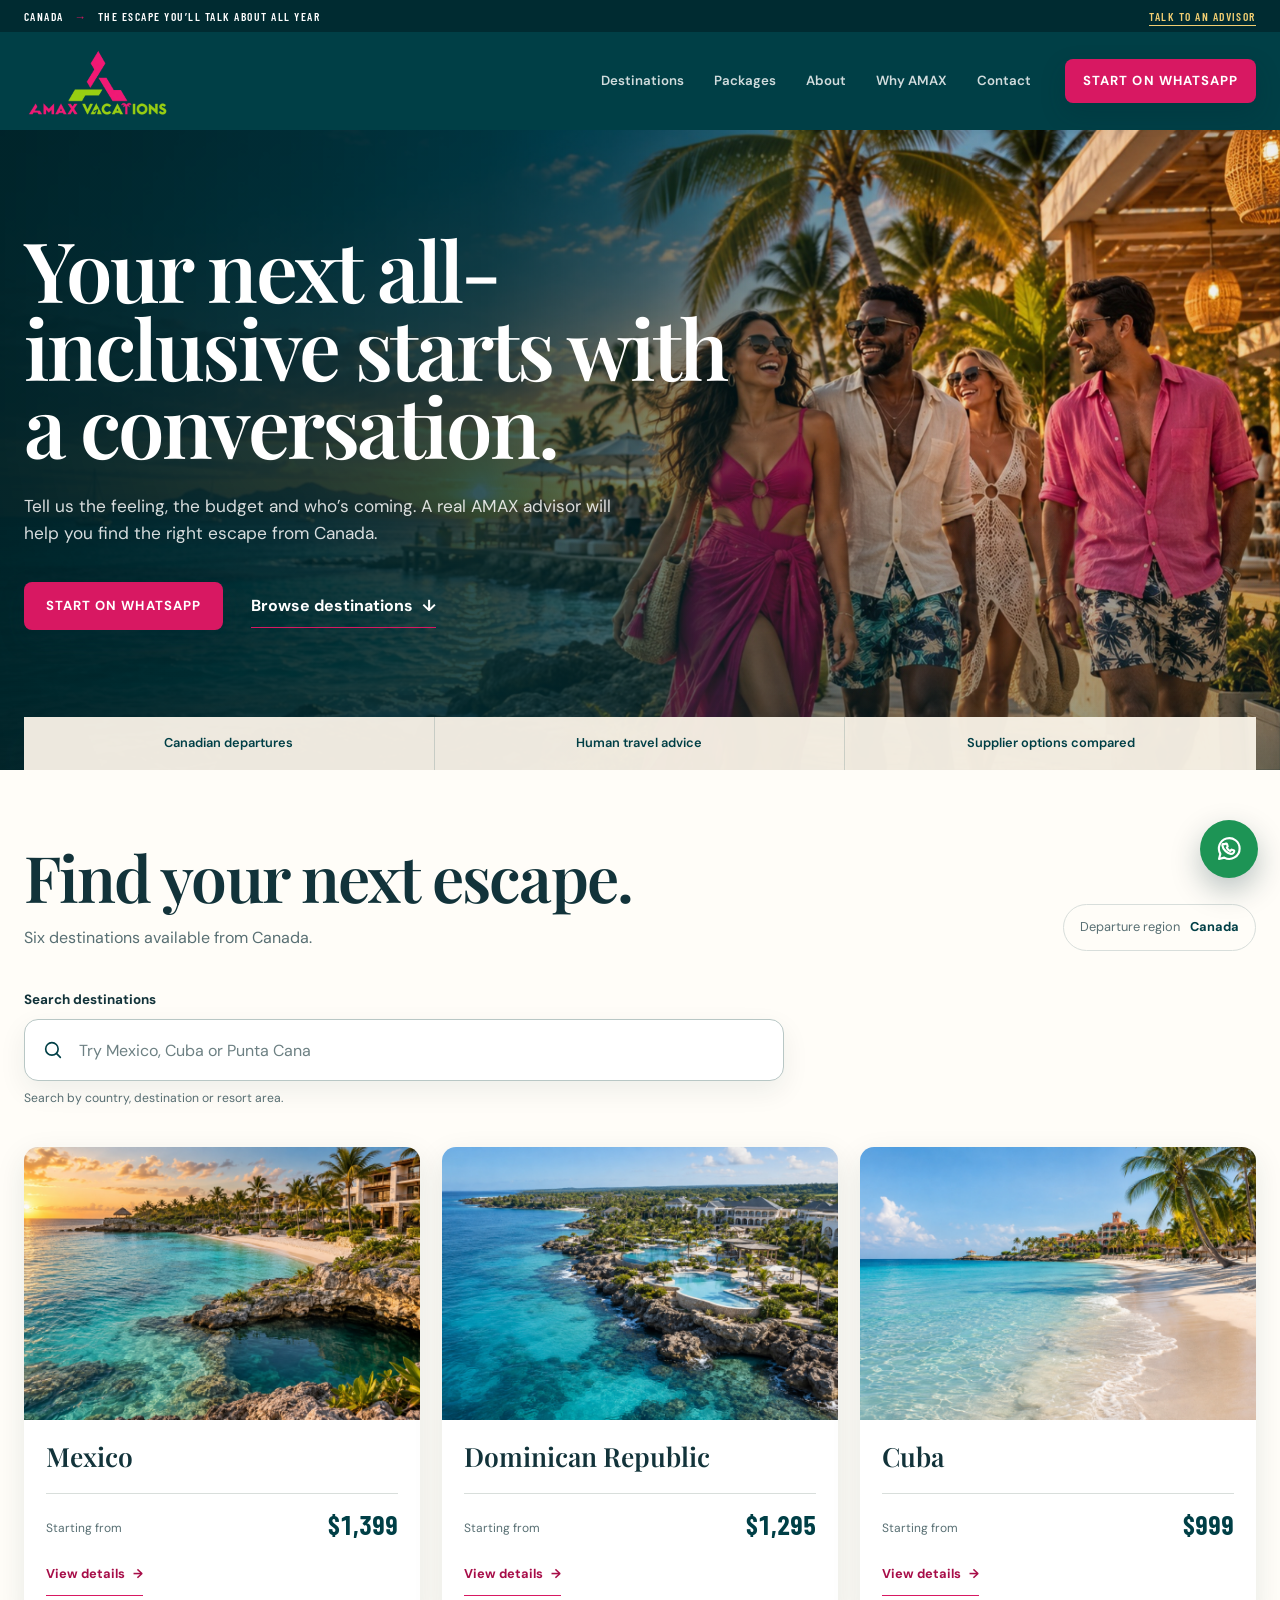
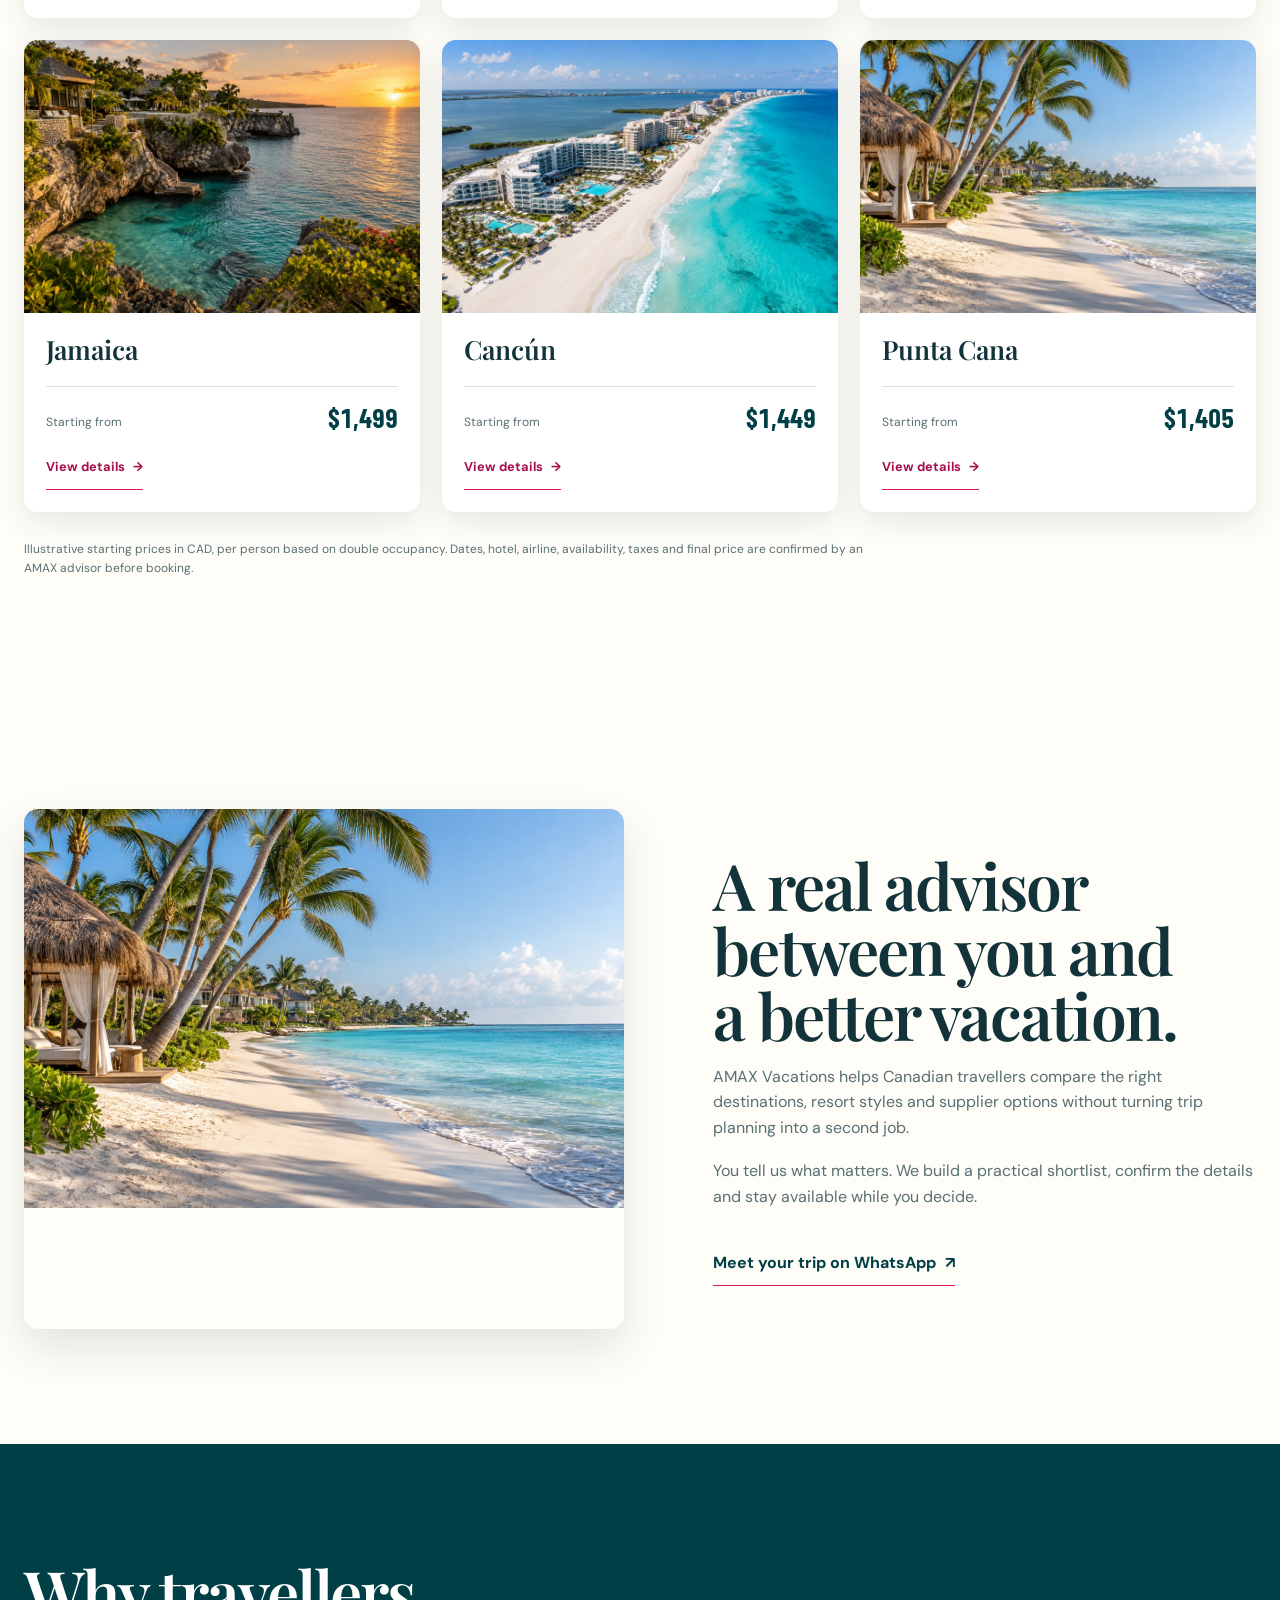
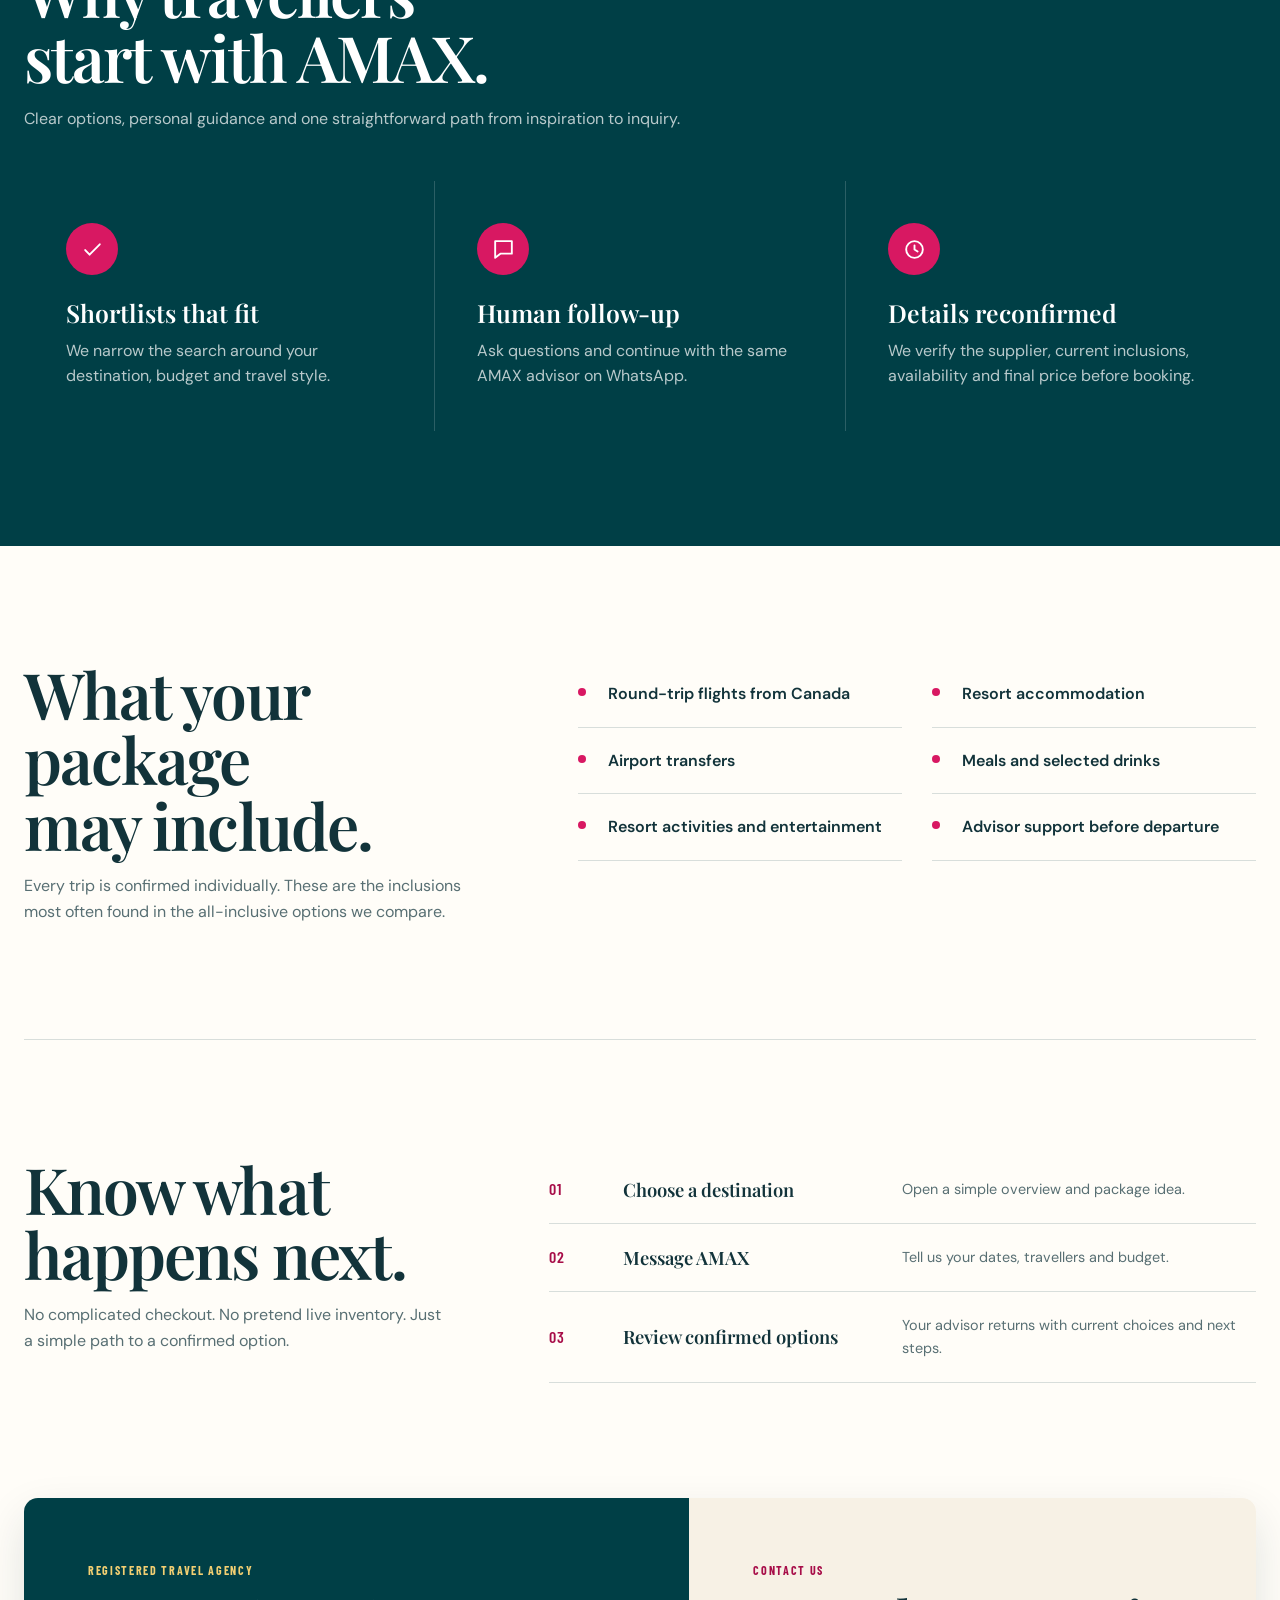
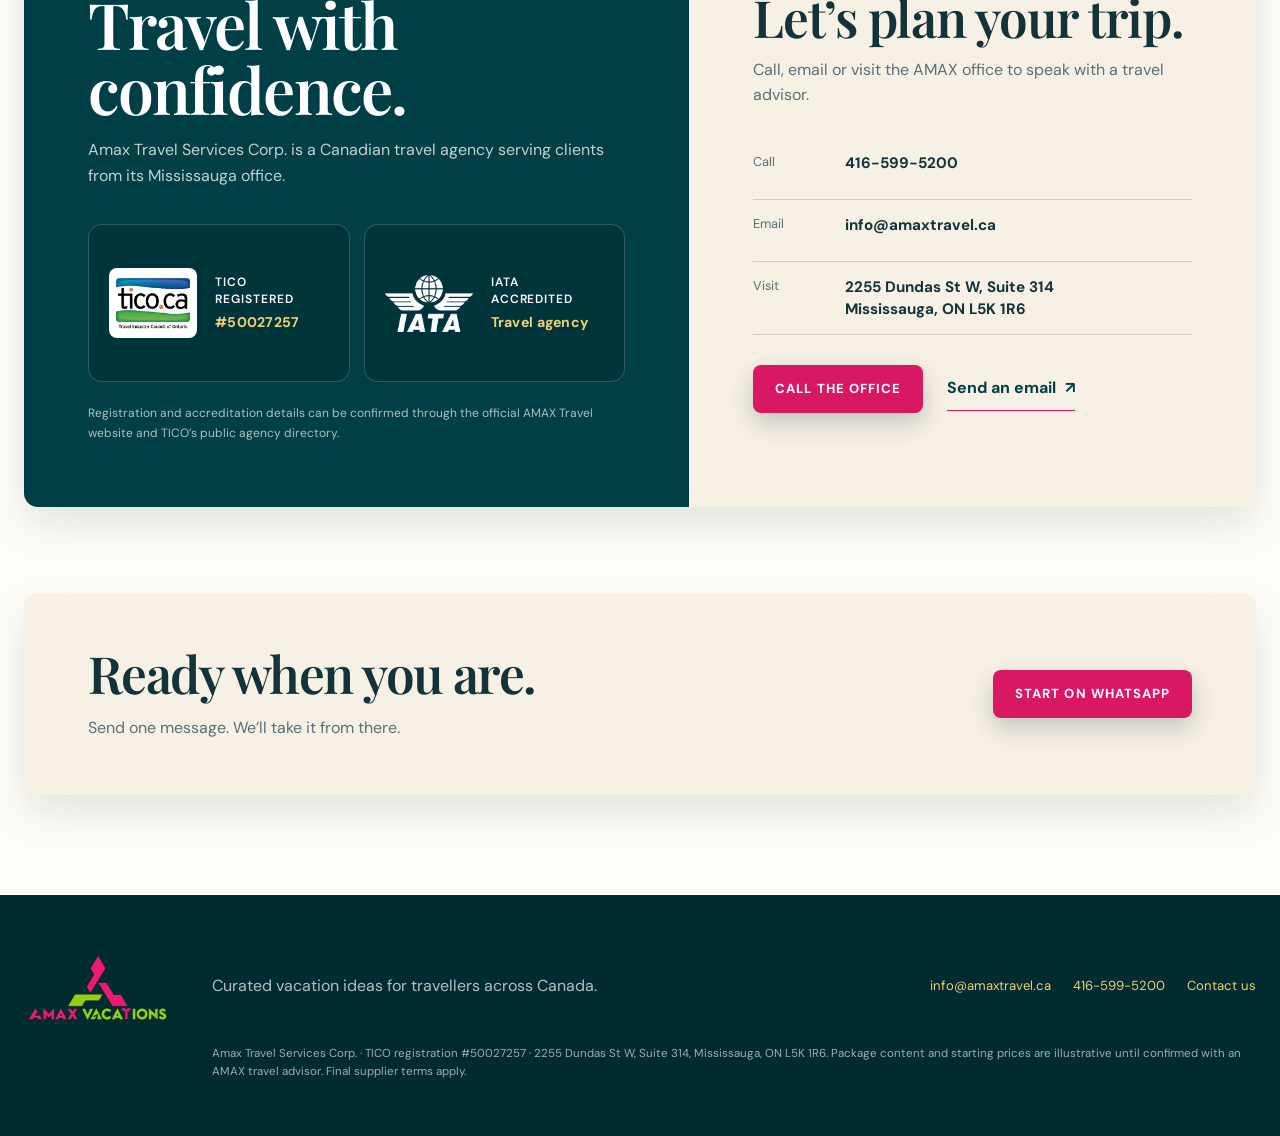
==== commit 8b518691: "Add AMAX trust details and destination search" ====
--- a/index.html
+++ b/index.html
@@ -22,7 +22,7 @@
   <header class="site-header" id="top">
     <a class="brand" href="#top" aria-label="AMAX Vacations home"><img class="brand-logo" src="assets/logo/amax-logo-color.png" alt="AMAX Vacations" width="1774" height="887" /></a>
     <button class="menu-button" type="button" aria-expanded="false" aria-controls="site-nav"><span></span><span></span><span></span><span class="sr-only">Open menu</span></button>
-    <nav class="site-nav" id="site-nav" aria-label="Primary navigation"><a href="#destinations">Destinations</a><a href="#packages">Packages</a><a href="#about">About</a><a href="#why-amax">Why AMAX</a></nav>
+    <nav class="site-nav" id="site-nav" aria-label="Primary navigation"><a href="#destinations">Destinations</a><a href="#packages">Packages</a><a href="#about">About</a><a href="#why-amax">Why AMAX</a><a href="#contact">Contact</a></nav>
     <a class="button button-primary header-cta" href="https://wa.me/14377702030?text=Hi%20AMAX%20Vacations%20%E2%80%94%20help%20me%20plan%20a%20vacation." target="_blank" rel="noopener noreferrer">Start on WhatsApp</a>
   </header>
 
@@ -38,29 +38,26 @@
       <div class="hero-trust"><span>Canadian departures</span><span>Human travel advice</span><span>Supplier options compared</span></div>
     </section>
 
-    <section class="destination-discovery" id="destinations" aria-labelledby="destinations-title">
-      <div class="section-heading compact"><h2 id="destinations-title">Top destinations for all-inclusive vacations</h2><p>Choose a destination to filter the package ideas below.</p></div>
-      <div class="destination-rail" role="group" aria-label="Filter packages by destination">
-        <button class="destination-tile is-active" type="button" data-filter="all" aria-pressed="true"><span class="tile-all"><img src="assets/logo/amax-logo-color.png" alt="AMAX Vacations" width="1774" height="887" /></span><span class="tile-copy"><b>Best sellers</b><small>Explore all</small></span></button>
-        <button class="destination-tile" type="button" data-filter="mexico" aria-pressed="false"><img src="assets/destinations/mexico.jpg" alt="Riviera Maya resort on a turquoise Caribbean cove" width="1800" height="1200" /><span class="tile-copy"><b>Mexico</b><small>From $1,399</small></span></button>
-        <button class="destination-tile" type="button" data-filter="dominican" aria-pressed="false"><img src="assets/destinations/dominican-republic.jpg" alt="Dominican Republic oceanfront resort" width="1800" height="1200" /><span class="tile-copy"><b>Dominican Republic</b><small>From $1,295</small></span></button>
-        <button class="destination-tile" type="button" data-filter="cuba" aria-pressed="false"><img src="assets/destinations/cuba.jpg" alt="White beach and resort in Varadero, Cuba" width="1800" height="1200" /><span class="tile-copy"><b>Cuba</b><small>From $999</small></span></button>
-        <button class="destination-tile" type="button" data-filter="jamaica" aria-pressed="false"><img src="assets/destinations/jamaica.jpg" alt="Cliffside resort and clear cove in Jamaica" width="1800" height="1200" /><span class="tile-copy"><b>Jamaica</b><small>From $1,499</small></span></button>
-        <button class="destination-tile" type="button" data-filter="cancun" aria-pressed="false"><img src="assets/destinations/cancun.jpg" alt="Cancun hotel zone beside turquoise water" width="1800" height="1200" /><span class="tile-copy"><b>Cancún</b><small>From $1,449</small></span></button>
-        <button class="destination-tile" type="button" data-filter="punta-cana" aria-pressed="false"><img src="assets/destinations/punta-cana.jpg" alt="Palm-lined resort beach in Punta Cana" width="1800" height="1200" /><span class="tile-copy"><b>Punta Cana</b><small>From $1,405</small></span></button>
+    <section class="packages section" id="destinations" aria-labelledby="packages-title">
+      <div class="package-intro"><div class="section-heading"><h2 id="packages-title">Find your next escape.</h2><p id="package-summary" aria-live="polite">Six destinations available from Canada.</p></div><p class="departure-pill">Departure region <strong>Canada</strong></p></div>
+      <form class="destination-search" role="search" aria-label="Search vacation destinations">
+        <label for="destination-search">Search destinations</label>
+        <div class="search-control">
+          <svg viewBox="0 0 24 24" aria-hidden="true"><circle cx="10.8" cy="10.8" r="6.8"/><path d="m16 16 4 4"/></svg>
+          <input id="destination-search" type="search" name="destination" placeholder="Try Mexico, Cuba or Punta Cana" autocomplete="off" spellcheck="false" aria-describedby="search-help" />
+          <button class="search-clear" type="button" aria-label="Clear destination search" hidden>Clear</button>
+        </div>
+        <p id="search-help">Search by country, destination or resort area.</p>
+      </form>
+      <div class="package-grid" id="packages">
+        <article class="package-card" data-search="mexico riviera maya"><a href="destinations/mexico.html" aria-label="View Mexico vacation details"><div class="package-media"><img src="assets/destinations/mexico.jpg" alt="Riviera Maya resort on a turquoise cove" width="1800" height="1200" loading="lazy" /></div><div class="package-body"><h3>Mexico</h3><div class="price-row"><span>Starting from</span><strong>$1,399</strong></div><span class="details-link">View details <span aria-hidden="true">→</span></span></div></a></article>
+        <article class="package-card" data-search="dominican republic la romana santo domingo"><a href="destinations/dominican-republic.html" aria-label="View Dominican Republic vacation details"><div class="package-media"><img src="assets/destinations/dominican-republic.jpg" alt="Dominican Republic oceanfront resort" width="1800" height="1200" loading="lazy" /></div><div class="package-body"><h3>Dominican Republic</h3><div class="price-row"><span>Starting from</span><strong>$1,295</strong></div><span class="details-link">View details <span aria-hidden="true">→</span></span></div></a></article>
+        <article class="package-card" data-search="cuba varadero"><a href="destinations/cuba.html" aria-label="View Cuba vacation details"><div class="package-media"><img src="assets/destinations/cuba.jpg" alt="White beach and resort in Varadero, Cuba" width="1800" height="1200" loading="lazy" /></div><div class="package-body"><h3>Cuba</h3><div class="price-row"><span>Starting from</span><strong>$999</strong></div><span class="details-link">View details <span aria-hidden="true">→</span></span></div></a></article>
+        <article class="package-card" data-search="jamaica negril montego bay"><a href="destinations/jamaica.html" aria-label="View Jamaica vacation details"><div class="package-media"><img src="assets/destinations/jamaica.jpg" alt="Cliffside resort and clear cove in Jamaica" width="1800" height="1200" loading="lazy" /></div><div class="package-body"><h3>Jamaica</h3><div class="price-row"><span>Starting from</span><strong>$1,499</strong></div><span class="details-link">View details <span aria-hidden="true">→</span></span></div></a></article>
+        <article class="package-card" data-search="cancun cancún mexico hotel zone"><a href="destinations/cancun.html" aria-label="View Cancun vacation details"><div class="package-media"><img src="assets/destinations/cancun.jpg" alt="Cancun hotel zone and Caribbean shoreline" width="1800" height="1200" loading="lazy" /></div><div class="package-body"><h3>Cancún</h3><div class="price-row"><span>Starting from</span><strong>$1,449</strong></div><span class="details-link">View details <span aria-hidden="true">→</span></span></div></a></article>
+        <article class="package-card" data-search="punta cana dominican republic"><a href="destinations/punta-cana.html" aria-label="View Punta Cana vacation details"><div class="package-media"><img src="assets/destinations/punta-cana.jpg" alt="Palm-lined resort beach in Punta Cana" width="1800" height="1200" loading="lazy" /></div><div class="package-body"><h3>Punta Cana</h3><div class="price-row"><span>Starting from</span><strong>$1,405</strong></div><span class="details-link">View details <span aria-hidden="true">→</span></span></div></a></article>
       </div>
-    </section>
-
-    <section class="packages section" id="packages" aria-labelledby="packages-title">
-      <div class="package-intro"><div class="section-heading"><h2 id="packages-title">Vacation ideas, made easy.</h2><p id="package-summary" aria-live="polite">Six destination ideas available. Select a destination above to narrow the list.</p></div><p class="departure-pill">Departure region <strong>Canada</strong></p></div>
-      <div class="package-grid" id="package-grid">
-        <article class="package-card" data-country="mexico"><a href="destinations/mexico.html" aria-label="View Mexico vacation details"><div class="package-media"><img src="assets/destinations/mexico.jpg" alt="Riviera Maya resort on a turquoise cove" width="1800" height="1200" loading="lazy" /><span class="package-brand"><img src="assets/logo/amax-logo-color.png" alt="AMAX Vacations" width="1774" height="887" /></span></div><div class="package-body"><h3>Mexico</h3><div class="price-row"><span>Starting from</span><strong>$1,399</strong></div><span class="details-link">View details <span aria-hidden="true">→</span></span></div></a></article>
-        <article class="package-card" data-country="dominican"><a href="destinations/dominican-republic.html" aria-label="View Dominican Republic vacation details"><div class="package-media"><img src="assets/destinations/dominican-republic.jpg" alt="Dominican Republic oceanfront resort" width="1800" height="1200" loading="lazy" /><span class="package-brand"><img src="assets/logo/amax-logo-color.png" alt="AMAX Vacations" width="1774" height="887" /></span></div><div class="package-body"><h3>Dominican Republic</h3><div class="price-row"><span>Starting from</span><strong>$1,295</strong></div><span class="details-link">View details <span aria-hidden="true">→</span></span></div></a></article>
-        <article class="package-card" data-country="cuba"><a href="destinations/cuba.html" aria-label="View Cuba vacation details"><div class="package-media"><img src="assets/destinations/cuba.jpg" alt="White beach and resort in Varadero, Cuba" width="1800" height="1200" loading="lazy" /><span class="package-brand"><img src="assets/logo/amax-logo-color.png" alt="AMAX Vacations" width="1774" height="887" /></span></div><div class="package-body"><h3>Cuba</h3><div class="price-row"><span>Starting from</span><strong>$999</strong></div><span class="details-link">View details <span aria-hidden="true">→</span></span></div></a></article>
-        <article class="package-card" data-country="jamaica"><a href="destinations/jamaica.html" aria-label="View Jamaica vacation details"><div class="package-media"><img src="assets/destinations/jamaica.jpg" alt="Cliffside resort and clear cove in Jamaica" width="1800" height="1200" loading="lazy" /><span class="package-brand"><img src="assets/logo/amax-logo-color.png" alt="AMAX Vacations" width="1774" height="887" /></span></div><div class="package-body"><h3>Jamaica</h3><div class="price-row"><span>Starting from</span><strong>$1,499</strong></div><span class="details-link">View details <span aria-hidden="true">→</span></span></div></a></article>
-        <article class="package-card" data-country="cancun"><a href="destinations/cancun.html" aria-label="View Cancun vacation details"><div class="package-media"><img src="assets/destinations/cancun.jpg" alt="Cancun hotel zone and Caribbean shoreline" width="1800" height="1200" loading="lazy" /><span class="package-brand"><img src="assets/logo/amax-logo-color.png" alt="AMAX Vacations" width="1774" height="887" /></span></div><div class="package-body"><h3>Cancún</h3><div class="price-row"><span>Starting from</span><strong>$1,449</strong></div><span class="details-link">View details <span aria-hidden="true">→</span></span></div></a></article>
-        <article class="package-card" data-country="punta-cana"><a href="destinations/punta-cana.html" aria-label="View Punta Cana vacation details"><div class="package-media"><img src="assets/destinations/punta-cana.jpg" alt="Palm-lined resort beach in Punta Cana" width="1800" height="1200" loading="lazy" /><span class="package-brand"><img src="assets/logo/amax-logo-color.png" alt="AMAX Vacations" width="1774" height="887" /></span></div><div class="package-body"><h3>Punta Cana</h3><div class="price-row"><span>Starting from</span><strong>$1,405</strong></div><span class="details-link">View details <span aria-hidden="true">→</span></span></div></a></article>
-      </div>
+      <div class="search-empty" id="search-empty" hidden><h3>No destinations found.</h3><p>Try a country such as Mexico, Cuba or Jamaica.</p><button class="text-button" type="button">Show all destinations</button></div>
       <p class="inventory-note">Illustrative starting prices in CAD, per person based on double occupancy. Dates, hotel, airline, availability, taxes and final price are confirmed by an AMAX advisor before booking.</p>
     </section>
 
@@ -88,10 +85,40 @@
       <ol><li><strong>Choose a destination</strong><span>Open a simple overview and package idea.</span></li><li><strong>Message AMAX</strong><span>Tell us your dates, travellers and budget.</span></li><li><strong>Review confirmed options</strong><span>Your advisor returns with current choices and next steps.</span></li></ol>
     </section>
 
+    <section class="credibility" id="contact" aria-labelledby="credibility-title">
+      <div class="trust-panel">
+        <p class="eyebrow">Registered travel agency</p>
+        <h2 id="credibility-title">Travel with confidence.</h2>
+        <p>Amax Travel Services Corp. is a Canadian travel agency serving clients from its Mississauga office.</p>
+        <div class="trust-badges" aria-label="Agency registrations and accreditations">
+          <a class="trust-badge tico-badge" href="https://tico.ca/search/" target="_blank" rel="noopener noreferrer" aria-label="Verify AMAX TICO registration 50027257 on the TICO directory">
+            <img src="assets/trust/tico.webp" alt="Travel Industry Council of Ontario" width="261" height="180" loading="lazy" />
+            <span>TICO registered<strong>#50027257</strong></span>
+          </a>
+          <a class="trust-badge iata-badge" href="https://www.amaxtravel.ca/travel-agency-toronto/" target="_blank" rel="noopener noreferrer" aria-label="View AMAX IATA accreditation details on the official AMAX Travel website">
+            <img src="assets/trust/iata-white.webp" alt="IATA accredited" width="557" height="359" loading="lazy" />
+            <span>IATA accredited<strong>Travel agency</strong></span>
+          </a>
+        </div>
+        <p class="trust-note">Registration and accreditation details can be confirmed through the official AMAX Travel website and TICO’s public agency directory.</p>
+      </div>
+      <div class="contact-panel">
+        <p class="eyebrow">Contact us</p>
+        <h3>Let’s plan your trip.</h3>
+        <p>Call, email or visit the AMAX office to speak with a travel advisor.</p>
+        <address class="contact-list">
+          <a href="tel:+14165995200"><span>Call</span><strong>416-599-5200</strong></a>
+          <a href="mailto:info@amaxtravel.ca"><span>Email</span><strong>info@amaxtravel.ca</strong></a>
+          <a href="https://www.google.com/maps/search/?api=1&amp;query=2255+Dundas+St+W+Suite+314+Mississauga+ON+L5K+1R6" target="_blank" rel="noopener noreferrer"><span>Visit</span><strong>2255 Dundas St W, Suite 314<br />Mississauga, ON L5K 1R6</strong></a>
+        </address>
+        <div class="contact-actions"><a class="button button-primary" href="tel:+14165995200">Call the office</a><a class="text-link" href="mailto:info@amaxtravel.ca">Send an email <span aria-hidden="true">↗</span></a></div>
+      </div>
+    </section>
+
     <section class="final-cta" aria-labelledby="final-title"><div><h2 id="final-title">Ready when you are.</h2><p>Send one message. We’ll take it from there.</p></div><a class="button button-primary" href="https://wa.me/14377702030?text=Hi%20AMAX%20Vacations%20%E2%80%94%20I%20am%20ready%20to%20plan%20my%20trip." target="_blank" rel="noopener noreferrer">Start on WhatsApp</a></section>
   </main>
 
-  <footer class="site-footer"><a class="brand footer-brand" href="#top" aria-label="AMAX Vacations home"><img class="brand-logo" src="assets/logo/amax-logo-color.png" alt="AMAX Vacations" width="1774" height="887" /></a><p>Curated vacation ideas for travellers across Canada.</p><div class="footer-links"><a href="mailto:info@amaxtravel.ca">info@amaxtravel.ca</a><a href="tel:+14377702030">+1 437 770 2030</a></div><small>Package content and starting prices are illustrative until confirmed with an AMAX travel advisor. Final supplier terms apply.</small></footer>
+  <footer class="site-footer"><a class="brand footer-brand" href="#top" aria-label="AMAX Vacations home"><img class="brand-logo" src="assets/logo/amax-logo-color.png" alt="AMAX Vacations" width="1774" height="887" /></a><p>Curated vacation ideas for travellers across Canada.</p><div class="footer-links"><a href="mailto:info@amaxtravel.ca">info@amaxtravel.ca</a><a href="tel:+14165995200">416-599-5200</a><a href="#contact">Contact us</a></div><small>Amax Travel Services Corp. · TICO registration #50027257 · 2255 Dundas St W, Suite 314, Mississauga, ON L5K 1R6. Package content and starting prices are illustrative until confirmed with an AMAX travel advisor. Final supplier terms apply.</small></footer>
   <a class="whatsapp-float" href="https://wa.me/14377702030?text=Hi%20AMAX%20Vacations%20%E2%80%94%20help%20me%20find%20a%20vacation." target="_blank" rel="noopener noreferrer" aria-label="Start a WhatsApp chat with AMAX Vacations"><svg viewBox="0 0 24 24" aria-hidden="true"><path d="M20.5 11.6a8.3 8.3 0 0 1-12.3 7.3L4 20l1.1-4.1A8.3 8.3 0 1 1 20.5 11.6Z"/><path d="M8.8 8.1c.2-.4.4-.4.7-.4h.4c.1 0 .3 0 .4.3l.6 1.5c.1.2.1.3 0 .5l-.5.7c-.1.1-.2.3 0 .5.5 1 1.3 1.8 2.3 2.3.2.1.4.1.5-.1l.7-.8c.2-.2.3-.2.5-.1l1.5.7c.2.1.3.2.3.4 0 .2-.1 1.1-.7 1.6-.5.5-1.2.8-2 .7-1.3-.2-2.9-1-4.2-2.2-1.6-1.5-2.5-3.4-2.6-4.6 0-.5.2-.8.3-1Z"/></svg></a>
   <script src="app.js" defer></script>
 </body>
--- a/styles.css
+++ b/styles.css
@@ -1,19 +1,19 @@
 :root{--teal:#003f46;--deep:#002b31;--pink:#d81862;--pink-dark:#a70d48;--cream:#f7f1e5;--paper:#fffdf8;--ink:#12333a;--muted:#586f73;--line:#d8dedb;--gold:#f2cf72;--green:#1d9455;--max:1240px;--radius:14px;--shadow:0 18px 45px rgba(0,45,49,.12);--ease:cubic-bezier(.22,1,.36,1)}
 *{box-sizing:border-box}html{scroll-behavior:smooth;scroll-padding-top:98px}body{margin:0;background:var(--paper);color:var(--ink);font:400 16px/1.6 "DM Sans",sans-serif;-webkit-font-smoothing:antialiased}body::selection{background:var(--pink);color:#fff}img{display:block;max-width:100%}a{color:inherit;text-decoration:none}button,select,input,textarea{font:inherit}button,a{touch-action:manipulation}.sr-only{position:absolute;width:1px;height:1px;padding:0;margin:-1px;overflow:hidden;clip:rect(0,0,0,0);white-space:nowrap;border:0}.skip-link{position:fixed;z-index:200;top:8px;left:8px;padding:10px 14px;background:#fff;color:var(--deep);transform:translateY(-150%)}.skip-link:focus{transform:none}a:focus-visible,button:focus-visible{outline:3px solid var(--gold);outline-offset:4px}
 .announcement{min-height:32px;padding:5px max(24px,calc((100vw - var(--max))/2));display:flex;align-items:center;justify-content:space-between;background:var(--deep);color:#fff;text-transform:uppercase;letter-spacing:.13em;font:600 .72rem/1.4 "Barlow Condensed",sans-serif}.announcement p{margin:0}.announcement p span{margin:0 7px;color:var(--pink)}.announcement a{color:var(--gold);text-decoration:underline;text-underline-offset:4px}
-.site-header{position:relative;z-index:40;min-height:78px;padding:12px max(24px,calc((100vw - var(--max))/2));display:flex;align-items:center;gap:34px;background:var(--teal);color:#fff}.brand{display:flex;align-items:center;gap:11px;margin-right:auto}.brand img{object-fit:contain}.brand .brand-logo{width:148px;height:auto}.brand span{display:flex;flex-direction:column}.brand b{font:700 1.22rem/.9 "Barlow Condensed",sans-serif;letter-spacing:.15em}.brand em{color:var(--gold);font:600 italic .72rem/1.2 "Playfair Display",serif;letter-spacing:.12em}.site-nav{display:flex;align-items:center;gap:30px}.site-nav a{min-height:44px;display:flex;align-items:center;color:rgba(255,255,255,.82);font-size:.83rem;font-weight:600}.site-nav a:hover{color:#fff}.button{min-height:48px;padding:13px 22px;border:0;border-radius:8px;display:inline-flex;align-items:center;justify-content:center;text-transform:uppercase;letter-spacing:.08em;font:700 .82rem/1 "DM Sans",sans-serif;transition:transform .2s var(--ease),box-shadow .2s var(--ease),background .2s}.button:hover{transform:translateY(-2px)}.button-primary{background:var(--pink);color:#fff;box-shadow:0 10px 24px rgba(160,0,65,.28)}.button-primary:hover{background:#ed1f70}.header-cta{min-height:44px;padding:11px 18px}.menu-button{width:46px;height:46px;padding:11px;border:0;background:transparent;display:none}.menu-button span:not(.sr-only){width:22px;height:2px;margin:5px auto;display:block;background:#fff;transition:.2s}
+.site-header{position:relative;z-index:40;min-height:78px;padding:12px max(24px,calc((100vw - var(--max))/2));display:flex;align-items:center;gap:34px;background:var(--teal);color:#fff}.brand{display:flex;align-items:center;gap:11px;margin-right:auto}.brand img{object-fit:contain}.brand .brand-logo{width:148px;height:auto}.brand span{display:flex;flex-direction:column}.brand b{font:700 1.22rem/.9 "Barlow Condensed",sans-serif;letter-spacing:.15em}.brand em{color:var(--gold);font:600 italic .72rem/1.2 "Playfair Display",serif;letter-spacing:.12em}.site-nav{display:flex;align-items:center;gap:30px}.site-nav a{min-height:44px;display:flex;align-items:center;color:rgba(255,255,255,.82);font-size:.83rem;font-weight:600}.site-nav a:hover{color:#fff}.button{min-height:48px;padding:13px 22px;border:0;border-radius:8px;display:inline-flex;align-items:center;justify-content:center;text-transform:uppercase;letter-spacing:.08em;font:700 .82rem/1 "DM Sans",sans-serif;transition:transform .2s var(--ease),box-shadow .2s var(--ease),background .2s}.button:hover{transform:translateY(-2px)}.button-primary{background:var(--pink);color:#fff;box-shadow:0 10px 24px rgba(0,43,49,.22)}.button-primary:hover{background:var(--pink-dark)}.header-cta{min-height:44px;padding:11px 18px}.menu-button{width:46px;height:46px;padding:11px;border:0;background:transparent;display:none}.menu-button span:not(.sr-only){width:22px;height:2px;margin:5px auto;display:block;background:#fff;transition:.2s}
 .hero{position:relative;min-height:640px;display:flex;align-items:center;overflow:hidden;background:var(--deep);color:#fff}.hero-image,.hero-shade{position:absolute;inset:0;width:100%;height:100%}.hero-image{object-fit:cover;object-position:center 44%;animation:hero-settle 1.1s var(--ease) both}.hero-shade{background:linear-gradient(90deg,rgba(0,35,40,.96) 0%,rgba(0,43,49,.78) 38%,rgba(0,43,49,.06) 73%),linear-gradient(0deg,rgba(0,43,49,.42),transparent 50%)}.hero-content{position:relative;z-index:2;width:min(calc(100% - 48px),var(--max));margin:0 auto;padding:84px 0 124px}.hero h1{max-width:760px;margin:0;font:600 clamp(3.6rem,6.5vw,6rem)/.94 "Playfair Display",serif;letter-spacing:-.035em;text-wrap:balance}.hero p{max-width:610px;margin:28px 0 34px;color:rgba(255,255,255,.84);font-size:1.08rem}.hero-actions{display:flex;align-items:center;gap:28px}.text-link{min-height:44px;display:inline-flex;align-items:center;gap:9px;color:#fff;border-bottom:1px solid var(--pink);font-weight:700}.text-link.dark{color:var(--teal)}.hero-trust{position:absolute;z-index:2;left:50%;bottom:0;width:min(calc(100% - 48px),var(--max));transform:translateX(-50%);display:grid;grid-template-columns:repeat(3,1fr);background:rgba(247,241,229,.96);color:var(--teal);box-shadow:var(--shadow)}.hero-trust span{padding:18px 24px;text-align:center;border-right:1px solid rgba(0,63,70,.16);font:600 .8rem/1.3 "DM Sans",sans-serif}.hero-trust span:last-child{border-right:0}
-.section{width:min(calc(100% - 48px),var(--max));margin:0 auto;padding:clamp(82px,9vw,128px) 0}.section-heading{max-width:720px}.section-heading.compact{max-width:none;text-align:center}.section-heading h2,.about h2,.reassurance h2,.final-cta h2{margin:0 0 16px;font:600 clamp(2.5rem,5vw,4.4rem)/1.02 "Playfair Display",serif;letter-spacing:-.03em;text-wrap:balance}.section-heading p,.about p,.reassurance p{margin:0;color:var(--muted)}
-.destination-discovery{position:relative;z-index:3;width:min(calc(100% - 48px),var(--max));margin:-1px auto 0;padding:70px 0 38px}.destination-discovery h2{font-size:clamp(2.25rem,4vw,3.5rem)}.destination-rail{margin-top:36px;display:grid;grid-template-columns:repeat(7,1fr);gap:12px}.destination-tile{min-width:0;padding:0;border:1px solid var(--line);border-radius:var(--radius);overflow:hidden;background:#fff;color:var(--ink);cursor:pointer;box-shadow:0 8px 24px rgba(0,45,49,.07);transition:transform .22s var(--ease),box-shadow .22s,border-color .22s}.destination-tile:hover{transform:translateY(-4px);box-shadow:var(--shadow)}.destination-tile.is-active{border-color:var(--pink);box-shadow:0 0 0 2px var(--pink),0 12px 32px rgba(216,24,98,.16)}.destination-tile>img,.tile-all{width:100%;height:138px;object-fit:cover}.tile-all{display:grid;place-items:center;background:var(--teal)}.tile-all img{width:118px;height:auto}.tile-copy{min-height:78px;padding:13px 12px;display:flex;flex-direction:column;align-items:flex-start;text-align:left}.tile-copy b{font:600 1.05rem/1.08 "Playfair Display",serif}.tile-copy small{margin-top:auto;color:var(--pink-dark);font-size:.7rem;font-weight:700}
-.packages{padding-top:70px}.package-intro{display:flex;justify-content:space-between;align-items:end;gap:32px}.departure-pill{margin:0;padding:12px 16px;border:1px solid var(--line);border-radius:999px;color:var(--muted);font-size:.8rem;white-space:nowrap}.departure-pill strong{margin-left:7px;color:var(--teal)}.package-grid{margin-top:44px;display:grid;grid-template-columns:repeat(3,1fr);gap:22px}.package-card{min-width:0;border-radius:var(--radius);overflow:hidden;background:#fff;box-shadow:0 10px 30px rgba(0,45,49,.1);transition:transform .24s var(--ease),box-shadow .24s var(--ease)}.package-card:hover{transform:translateY(-6px);box-shadow:0 24px 50px rgba(0,45,49,.17)}.package-card[hidden]{display:none}.package-card>a{display:block;height:100%}.package-media{position:relative;aspect-ratio:1.45/1;overflow:hidden;background:var(--deep)}.package-media>img{width:100%;height:100%;object-fit:cover;transition:transform .65s var(--ease)}.package-card:hover .package-media>img{transform:scale(1.035)}.package-brand{position:absolute;left:14px;top:14px;padding:7px 10px 7px 7px;display:flex;align-items:center;gap:7px;border-radius:999px;background:rgba(0,43,49,.86);color:#fff;font:600 .65rem/1 "DM Sans",sans-serif;backdrop-filter:blur(8px)}.package-brand img{width:112px;height:auto}.package-body{padding:22px}.package-body h3{margin:0 0 22px;font:600 1.65rem/1.1 "Playfair Display",serif}.price-row{padding-top:18px;border-top:1px solid var(--line);display:flex;align-items:flex-end;justify-content:space-between;gap:12px}.price-row span{color:var(--muted);font-size:.75rem}.price-row strong{color:var(--teal);font:700 1.65rem/1 "Barlow Condensed",sans-serif;font-variant-numeric:tabular-nums}.details-link{min-height:44px;margin-top:14px;display:inline-flex;align-items:center;gap:8px;color:var(--pink-dark);font-size:.8rem;font-weight:700;border-bottom:1px solid var(--pink)}.inventory-note{max-width:860px;margin:28px 0 0;color:var(--muted);font-size:.75rem}
+.section{width:min(calc(100% - 48px),var(--max));margin:0 auto;padding:clamp(82px,9vw,128px) 0}.section-heading{max-width:720px}.section-heading h2,.about h2,.reassurance h2,.credibility h2,.final-cta h2{margin:0 0 16px;font:600 clamp(2.5rem,5vw,4.4rem)/1.02 "Playfair Display",serif;letter-spacing:-.03em;text-wrap:balance}.section-heading p,.about p,.reassurance p{margin:0;color:var(--muted)}
+.packages{padding-top:74px}.package-intro{display:flex;justify-content:space-between;align-items:end;gap:32px}.departure-pill{margin:0;padding:12px 16px;border:1px solid var(--line);border-radius:999px;color:var(--muted);font-size:.8rem;white-space:nowrap}.departure-pill strong{margin-left:7px;color:var(--teal)}.destination-search{max-width:760px;margin:38px 0 0}.destination-search>label{display:block;margin-bottom:9px;color:var(--ink);font-size:.84rem;font-weight:700}.search-control{position:relative;display:flex;align-items:center}.search-control>svg{position:absolute;left:18px;width:22px;fill:none;stroke:var(--teal);stroke-width:1.8;stroke-linecap:round;pointer-events:none}.search-control input{width:100%;height:62px;padding:0 92px 0 54px;border:1px solid #b8c7c5;border-radius:var(--radius);background:#fff;color:var(--ink);font-size:1rem;box-shadow:0 10px 28px rgba(0,45,49,.07);outline:none;transition:border-color .2s,box-shadow .2s}.search-control input::placeholder{color:#6d8083}.search-control input:focus{border-color:var(--teal);box-shadow:0 0 0 3px rgba(0,63,70,.13),0 12px 30px rgba(0,45,49,.09)}.search-clear{position:absolute;right:10px;min-height:42px;padding:0 12px;border:0;background:transparent;color:var(--pink-dark);font-size:.78rem;font-weight:700;cursor:pointer}.destination-search>p{margin:8px 0 0;color:var(--muted);font-size:.76rem}.package-grid{margin-top:38px;display:grid;grid-template-columns:repeat(3,1fr);gap:22px}.package-card{min-width:0;border-radius:var(--radius);overflow:hidden;background:#fff;box-shadow:0 10px 30px rgba(0,45,49,.1);transition:transform .24s var(--ease),box-shadow .24s var(--ease)}.package-card:hover{transform:translateY(-6px);box-shadow:0 24px 50px rgba(0,45,49,.17)}.package-card[hidden]{display:none}.package-card>a{display:block;height:100%}.package-media{position:relative;aspect-ratio:1.45/1;overflow:hidden;background:var(--deep)}.package-media>img{width:100%;height:100%;object-fit:cover;transition:transform .65s var(--ease)}.package-card:hover .package-media>img{transform:scale(1.035)}.package-body{padding:22px}.package-body h3{margin:0 0 22px;font:600 1.65rem/1.1 "Playfair Display",serif}.price-row{padding-top:18px;border-top:1px solid var(--line);display:flex;align-items:flex-end;justify-content:space-between;gap:12px}.price-row span{color:var(--muted);font-size:.75rem}.price-row strong{color:var(--teal);font:700 1.65rem/1 "Barlow Condensed",sans-serif;font-variant-numeric:tabular-nums}.details-link{min-height:44px;margin-top:14px;display:inline-flex;align-items:center;gap:8px;color:var(--pink-dark);font-size:.8rem;font-weight:700;border-bottom:1px solid var(--pink)}.search-empty{margin-top:38px;padding:42px 0;border-top:1px solid var(--line);border-bottom:1px solid var(--line)}.search-empty h3{margin:0 0 6px;font:600 1.55rem/1.2 "Playfair Display",serif}.search-empty p{margin:0 0 16px;color:var(--muted)}.text-button{min-height:44px;padding:0;border:0;border-bottom:1px solid var(--pink);background:transparent;color:var(--pink-dark);font-weight:700;cursor:pointer}.inventory-note{max-width:860px;margin:28px 0 0;color:var(--muted);font-size:.75rem}
 .about{display:grid;grid-template-columns:1.05fr .95fr;gap:clamp(46px,7vw,92px);align-items:center}.about-photo{min-height:520px;overflow:hidden;border-radius:var(--radius);box-shadow:var(--shadow)}.about-photo img{width:100%;height:100%;object-fit:cover}.about-copy p{max-width:55ch;margin-bottom:18px}.about-copy .text-link{margin-top:14px}
 .why{padding:clamp(82px,9vw,120px) max(24px,calc((100vw - var(--max))/2));background:var(--teal);color:#fff}.section-heading.light p{color:rgba(255,255,255,.72)}.benefit-grid{margin-top:50px;display:grid;grid-template-columns:repeat(3,1fr);gap:1px;background:rgba(255,255,255,.17)}.benefit-grid article{padding:42px;background:var(--teal)}.benefit-icon{width:52px;height:52px;display:grid;place-items:center;border-radius:50%;background:var(--pink)}.benefit-icon svg{width:25px;fill:none;stroke:#fff;stroke-width:1.8;stroke-linecap:round;stroke-linejoin:round}.benefit-grid h3{margin:24px 0 10px;font:600 1.55rem/1.15 "Playfair Display",serif}.benefit-grid p{margin:0;color:rgba(255,255,255,.72)}
 .included{display:grid;grid-template-columns:.8fr 1.2fr;gap:clamp(50px,8vw,110px);align-items:start}.included-grid{margin:0;padding:0;display:grid;grid-template-columns:1fr 1fr;gap:0 30px;list-style:none}.included-grid li{position:relative;padding:20px 12px 20px 30px;border-bottom:1px solid var(--line);font-weight:600}.included-grid li::before{content:"";position:absolute;left:0;top:27px;width:8px;height:8px;border-radius:50%;background:var(--pink)}
 .reassurance{border-top:1px solid var(--line);display:grid;grid-template-columns:.75fr 1.25fr;gap:clamp(40px,8vw,100px)}.reassurance ol{margin:0;padding:0;list-style:none;counter-reset:steps}.reassurance li{counter-increment:steps;padding:22px 0;display:grid;grid-template-columns:56px .85fr 1.15fr;gap:18px;align-items:center;border-bottom:1px solid var(--line)}.reassurance li::before{content:"0" counter(steps);color:var(--pink-dark);font:600 1rem/1 "Barlow Condensed",sans-serif;letter-spacing:.1em}.reassurance li strong{font:600 1.15rem/1.25 "Playfair Display",serif}.reassurance li span{color:var(--muted);font-size:.9rem}
+.credibility{width:min(calc(100% - 48px),var(--max));margin:0 auto 86px;display:grid;grid-template-columns:1.08fr .92fr;overflow:hidden;border-radius:var(--radius);box-shadow:var(--shadow)}.trust-panel,.contact-panel{padding:clamp(42px,5vw,68px)}.trust-panel{background:var(--teal);color:#fff}.eyebrow{margin:0 0 12px;text-transform:uppercase;letter-spacing:.14em;font:700 .75rem/1.4 "Barlow Condensed",sans-serif}.trust-panel .eyebrow{color:var(--gold)}.trust-panel>p:not(.eyebrow):not(.trust-note){max-width:54ch;margin:0;color:rgba(255,255,255,.76)}.trust-badges{margin-top:36px;display:grid;grid-template-columns:1fr 1fr;gap:14px}.trust-badge{min-height:158px;padding:20px;display:grid;grid-template-columns:88px 1fr;gap:18px;align-items:center;border:1px solid rgba(255,255,255,.18);border-radius:var(--radius);background:rgba(0,43,49,.48);transition:border-color .2s,transform .2s var(--ease)}.trust-badge:hover{border-color:rgba(255,255,255,.5);transform:translateY(-2px)}.trust-badge img{width:88px;height:70px;object-fit:contain}.tico-badge img{padding:7px;background:#fff;border-radius:8px}.trust-badge span{display:flex;flex-direction:column;text-transform:uppercase;letter-spacing:.08em;font:600 .75rem/1.4 "DM Sans",sans-serif}.trust-badge strong{margin-top:6px;color:var(--gold);font-size:.88rem;letter-spacing:.02em;text-transform:none}.trust-note{margin:22px 0 0;color:rgba(255,255,255,.68);font-size:.75rem}.contact-panel{background:var(--cream);color:var(--ink)}.contact-panel .eyebrow{color:var(--pink-dark)}.contact-panel h3{margin:0 0 12px;font:600 clamp(2.1rem,4vw,3.4rem)/1.05 "Playfair Display",serif;letter-spacing:-.025em}.contact-panel>p:not(.eyebrow){margin:0;color:var(--muted)}.contact-list{margin:30px 0 0;font-style:normal}.contact-list a{min-height:62px;padding:14px 0;display:grid;grid-template-columns:74px 1fr;gap:18px;border-bottom:1px solid rgba(18,51,58,.17)}.contact-list span{color:var(--muted);font-size:.8rem}.contact-list strong{font-size:.95rem;line-height:1.45}.contact-actions{margin-top:30px;display:flex;align-items:center;gap:24px}.contact-actions .text-link{color:var(--teal)}
 .final-cta{width:min(calc(100% - 48px),var(--max));margin:0 auto 100px;padding:54px clamp(28px,5vw,66px);display:flex;justify-content:space-between;align-items:center;gap:28px;background:var(--cream);border-radius:var(--radius);box-shadow:var(--shadow)}.final-cta h2{font-size:clamp(2.5rem,4vw,4rem)}.final-cta p{margin:0;color:var(--muted)}
-.site-footer{padding:54px max(24px,calc((100vw - var(--max))/2));display:grid;grid-template-columns:auto 1fr auto;align-items:center;gap:22px 40px;background:var(--deep);color:#fff}.footer-brand{margin:0}.site-footer p{margin:0;color:rgba(255,255,255,.7)}.footer-links{display:flex;gap:22px}.footer-links a{color:var(--gold);font-size:.82rem}.site-footer>small{grid-column:2/-1;color:rgba(255,255,255,.55);font-size:.7rem}.whatsapp-float{position:fixed;z-index:90;right:22px;bottom:22px;width:58px;height:58px;display:grid;place-items:center;border-radius:50%;background:var(--green);color:#fff;box-shadow:0 12px 30px rgba(0,48,27,.3)}.whatsapp-float svg{width:30px;fill:none;stroke:currentColor;stroke-width:1.7;stroke-linecap:round;stroke-linejoin:round}
+.site-footer{padding:54px max(24px,calc((100vw - var(--max))/2));display:grid;grid-template-columns:auto 1fr auto;align-items:center;gap:22px 40px;background:var(--deep);color:#fff}.footer-brand{margin:0}.site-footer p{margin:0;color:rgba(255,255,255,.7)}.footer-links{display:flex;gap:22px}.footer-links a{color:var(--gold);font-size:.82rem}.site-footer>small{grid-column:2/-1;color:rgba(255,255,255,.62);font-size:.72rem}.whatsapp-float{position:fixed;z-index:90;right:22px;bottom:22px;width:58px;height:58px;display:grid;place-items:center;border-radius:50%;background:var(--green);color:#fff;box-shadow:0 12px 30px rgba(0,43,49,.28)}.whatsapp-float svg{width:30px;fill:none;stroke:currentColor;stroke-width:1.7;stroke-linecap:round;stroke-linejoin:round}
 @keyframes hero-settle{from{opacity:.3;transform:scale(1.04)}to{opacity:1;transform:none}}
-@media(max-width:1060px){.destination-rail{display:flex;overflow-x:auto;scroll-snap-type:x mandatory;padding:4px 4px 20px}.destination-tile{flex:0 0 170px;scroll-snap-align:start}.package-grid{grid-template-columns:repeat(2,1fr)}.site-nav{gap:18px}.included,.reassurance{grid-template-columns:1fr}.benefit-grid article{padding:32px}}
-@media(max-width:760px){html{scroll-padding-top:76px}.announcement{justify-content:center;font-size:.65rem}.announcement a{display:none}.site-header{min-height:72px;padding:10px 18px;flex-wrap:wrap}.brand .brand-logo{width:132px;height:auto}.header-cta{display:none}.menu-button{display:block}.site-nav{width:100%;display:none;flex-direction:column;gap:0;padding-bottom:12px}.site-nav.is-open{display:flex}.site-nav a{justify-content:center;border-top:1px solid rgba(255,255,255,.13)}.menu-button[aria-expanded=true] span:nth-child(1){transform:translateY(7px) rotate(45deg)}.menu-button[aria-expanded=true] span:nth-child(2){opacity:0}.menu-button[aria-expanded=true] span:nth-child(3){transform:translateY(-7px) rotate(-45deg)}.hero{min-height:660px;align-items:flex-end}.hero-image{object-position:65% center}.hero-shade{background:linear-gradient(0deg,rgba(0,43,49,.98) 0%,rgba(0,43,49,.8) 48%,rgba(0,43,49,.08) 85%)}.hero-content{width:auto;margin:0;padding:82px 22px 132px}.hero h1{font-size:clamp(3rem,14vw,4.5rem)}.hero p{font-size:1rem}.hero-actions{align-items:flex-start;flex-direction:column;gap:16px}.hero-trust{width:calc(100% - 28px)}.hero-trust span{padding:13px 8px;font-size:.7rem}.destination-discovery{width:calc(100% - 40px);padding-top:58px}.destination-discovery .section-heading{text-align:left}.destination-rail{margin-right:-20px;padding-right:20px}.section{width:calc(100% - 40px);padding:82px 0}.package-intro{align-items:flex-start;flex-direction:column}.departure-pill{white-space:normal}.package-grid{grid-template-columns:1fr;gap:18px}.package-media{aspect-ratio:1.5/1}.about{grid-template-columns:1fr}.about-photo{min-height:340px}.why{padding:82px 20px}.benefit-grid{grid-template-columns:1fr}.benefit-grid article{padding:30px 0}.included-grid{grid-template-columns:1fr}.reassurance li{grid-template-columns:42px 1fr}.reassurance li span{grid-column:2}.final-cta{width:calc(100% - 40px);margin-bottom:76px;align-items:flex-start;flex-direction:column}.site-footer{grid-template-columns:1fr;align-items:start;padding-bottom:110px}.site-footer>small{grid-column:auto}.footer-links{flex-direction:column;gap:8px}.whatsapp-float{right:16px;bottom:16px}}
-@media(max-width:390px){.hero-trust span{font-size:.68rem}.destination-tile{flex-basis:158px}.price-row strong{font-size:1.5rem}}
+@media(max-width:1060px){.package-grid{grid-template-columns:repeat(2,1fr)}.site-nav{gap:18px}.included,.reassurance,.credibility{grid-template-columns:1fr}.benefit-grid article{padding:32px}.trust-badges{max-width:700px}}
+@media(max-width:760px){html{scroll-padding-top:76px}.announcement{justify-content:center;font-size:.65rem}.announcement a{display:none}.site-header{min-height:72px;padding:10px 18px;flex-wrap:wrap}.brand .brand-logo{width:132px;height:auto}.header-cta{display:none}.menu-button{display:block}.site-nav{width:100%;display:none;flex-direction:column;gap:0;padding-bottom:12px}.site-nav.is-open{display:flex}.site-nav a{justify-content:center;border-top:1px solid rgba(255,255,255,.13)}.menu-button[aria-expanded=true] span:nth-child(1){transform:translateY(7px) rotate(45deg)}.menu-button[aria-expanded=true] span:nth-child(2){opacity:0}.menu-button[aria-expanded=true] span:nth-child(3){transform:translateY(-7px) rotate(-45deg)}.hero{min-height:660px;align-items:flex-end}.hero-image{object-position:65% center}.hero-shade{background:linear-gradient(0deg,rgba(0,43,49,.98) 0%,rgba(0,43,49,.8) 48%,rgba(0,43,49,.08) 85%)}.hero-content{width:auto;margin:0;padding:82px 22px 132px}.hero h1{font-size:clamp(3rem,14vw,4.5rem)}.hero p{font-size:1rem}.hero-actions{align-items:flex-start;flex-direction:column;gap:16px}.hero-trust{width:calc(100% - 28px)}.hero-trust span{padding:13px 8px;font-size:.7rem}.section{width:calc(100% - 40px);padding:82px 0}.packages{padding-top:58px}.package-intro{align-items:flex-start;flex-direction:column}.departure-pill{white-space:normal}.destination-search{margin-top:30px}.search-control input{height:58px;padding-left:50px}.package-grid{grid-template-columns:1fr;gap:18px;margin-top:30px}.package-media{aspect-ratio:1.5/1}.about{grid-template-columns:1fr}.about-photo{min-height:340px}.why{padding:82px 20px}.benefit-grid{grid-template-columns:1fr}.benefit-grid article{padding:30px 0}.included-grid{grid-template-columns:1fr}.reassurance li{grid-template-columns:42px 1fr}.reassurance li span{grid-column:2}.credibility{width:calc(100% - 40px);margin-bottom:76px}.trust-panel,.contact-panel{padding:38px 24px}.trust-badges{grid-template-columns:1fr}.trust-badge{min-height:128px}.contact-list a{grid-template-columns:64px 1fr}.contact-actions{align-items:flex-start;flex-direction:column;gap:14px}.final-cta{width:calc(100% - 40px);margin-bottom:76px;align-items:flex-start;flex-direction:column}.site-footer{grid-template-columns:1fr;align-items:start;padding-bottom:110px}.site-footer>small{grid-column:auto}.footer-links{flex-direction:column;gap:8px}.whatsapp-float{right:16px;bottom:16px}}
+@media(max-width:390px){.hero-trust span{font-size:.68rem}.price-row strong{font-size:1.5rem}}
 @media(prefers-reduced-motion:reduce){html{scroll-behavior:auto}*,*:before,*:after{animation-duration:.01ms!important;animation-iteration-count:1!important;transition-duration:.01ms!important}}
